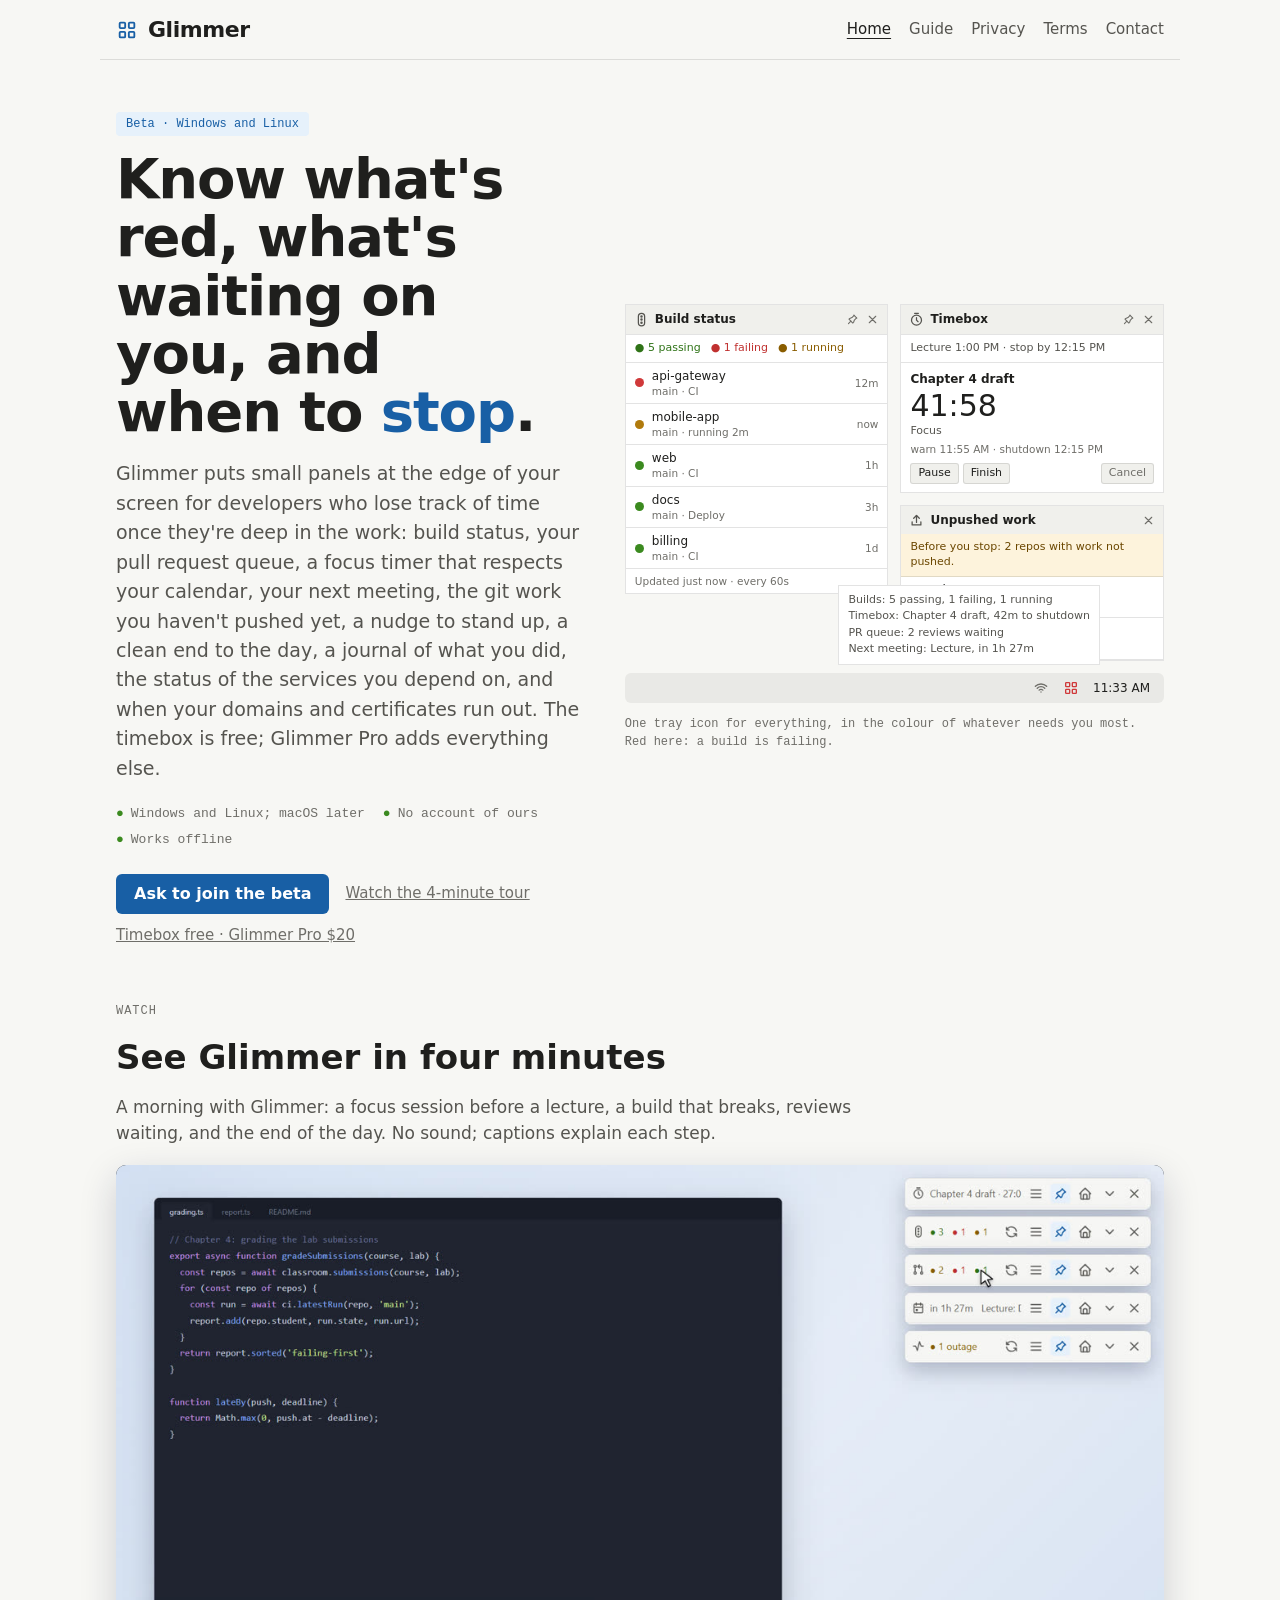
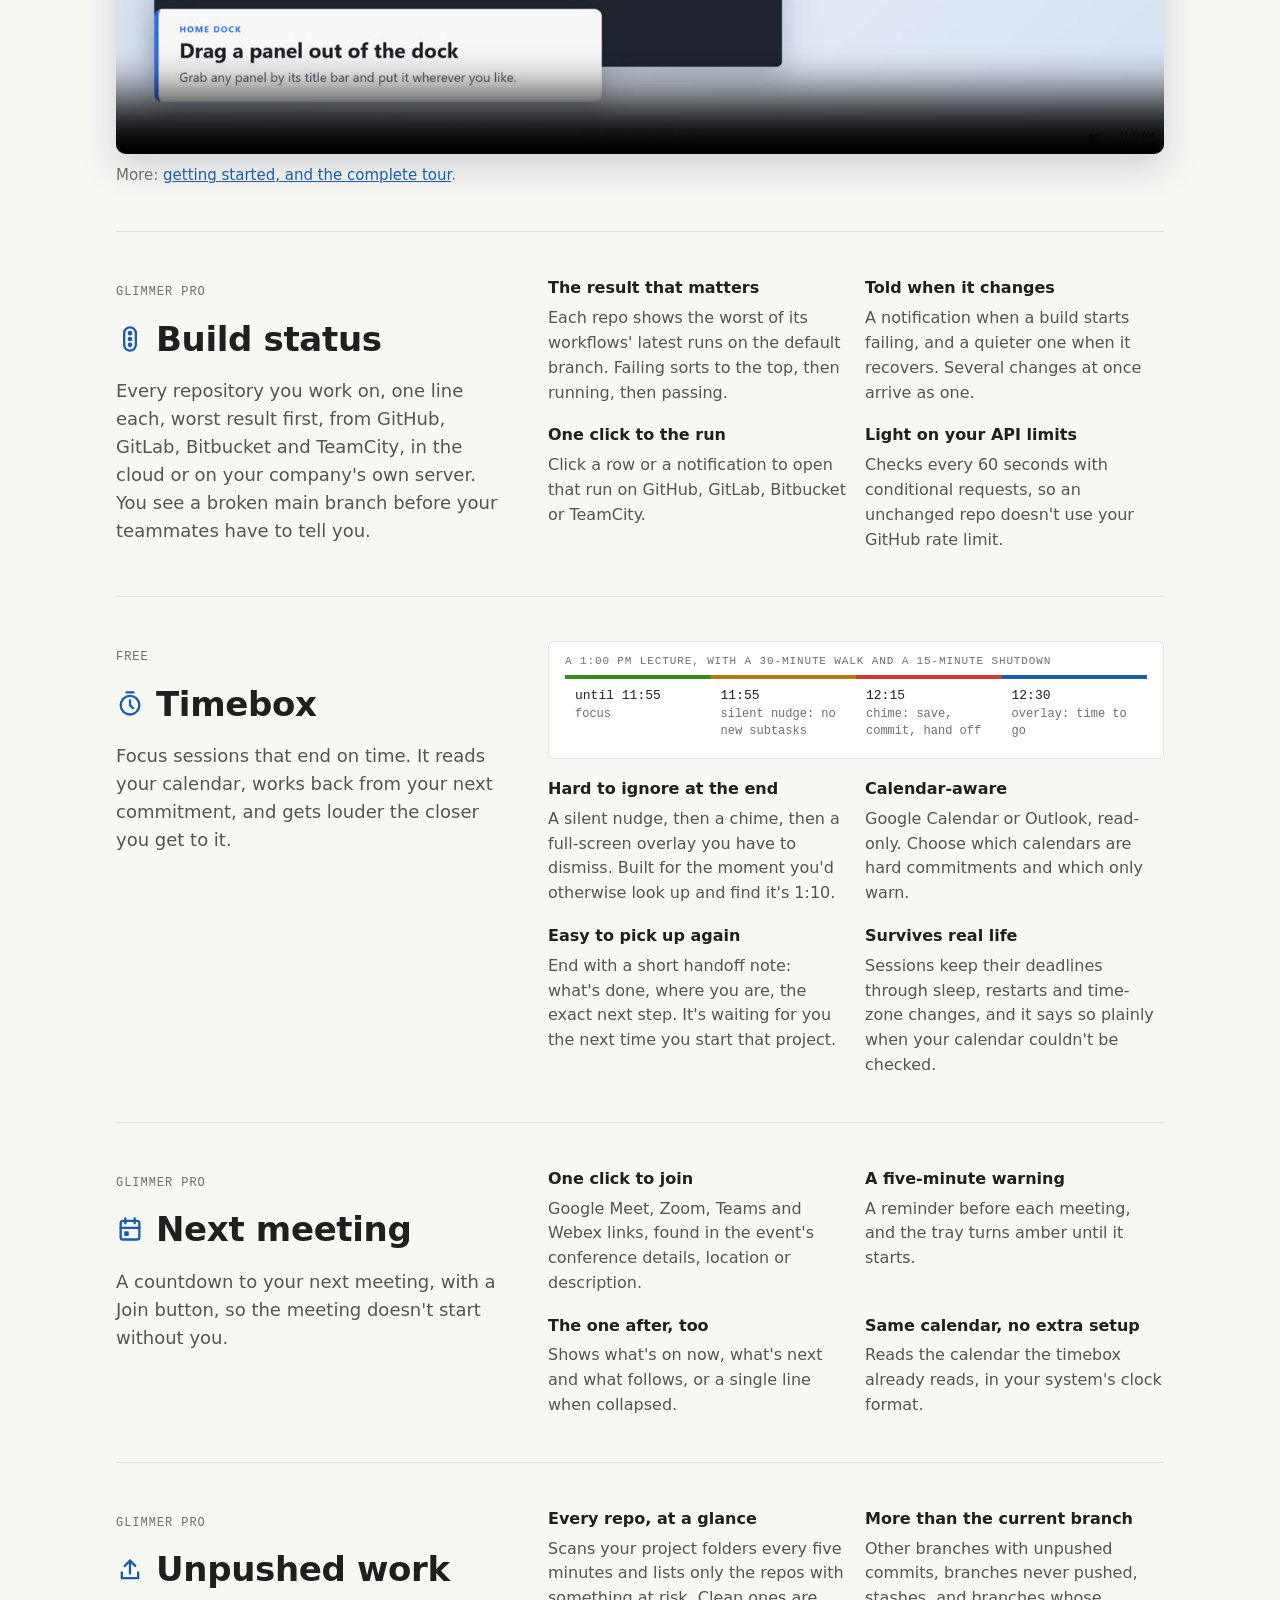
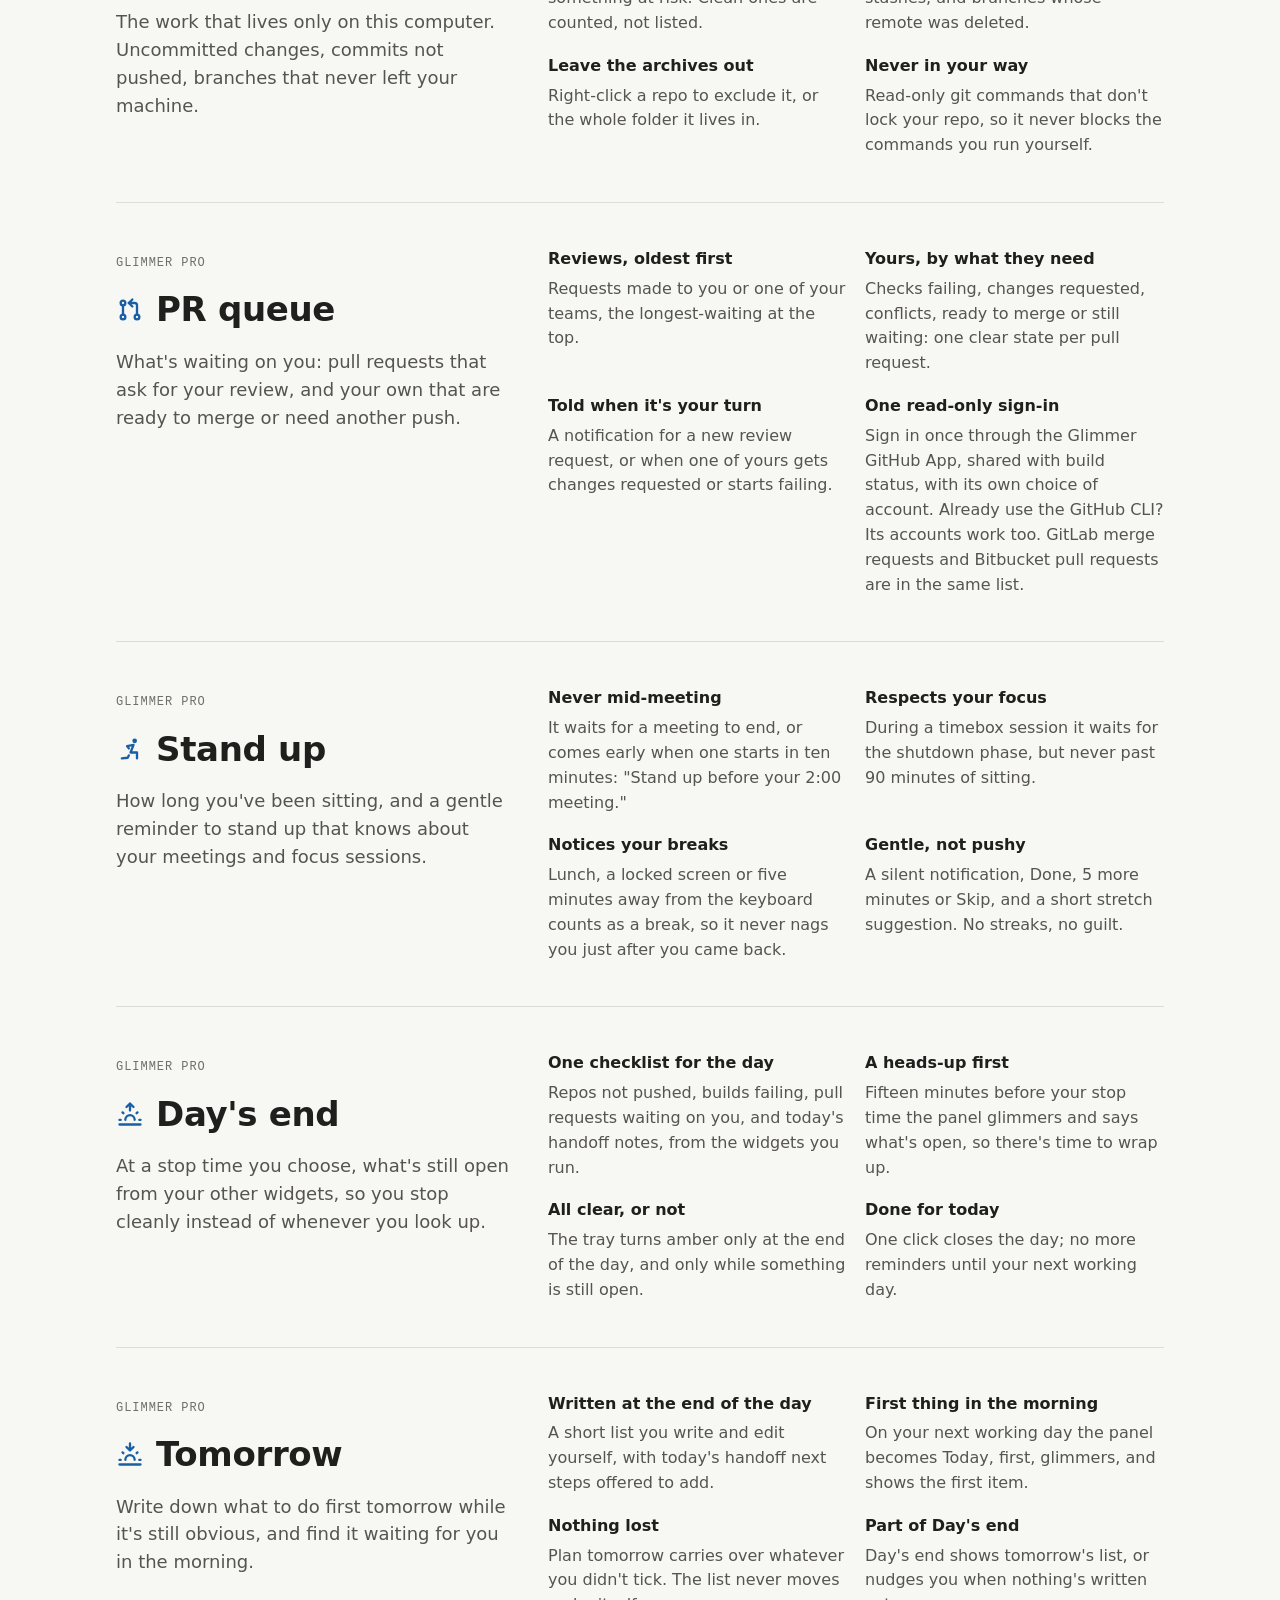
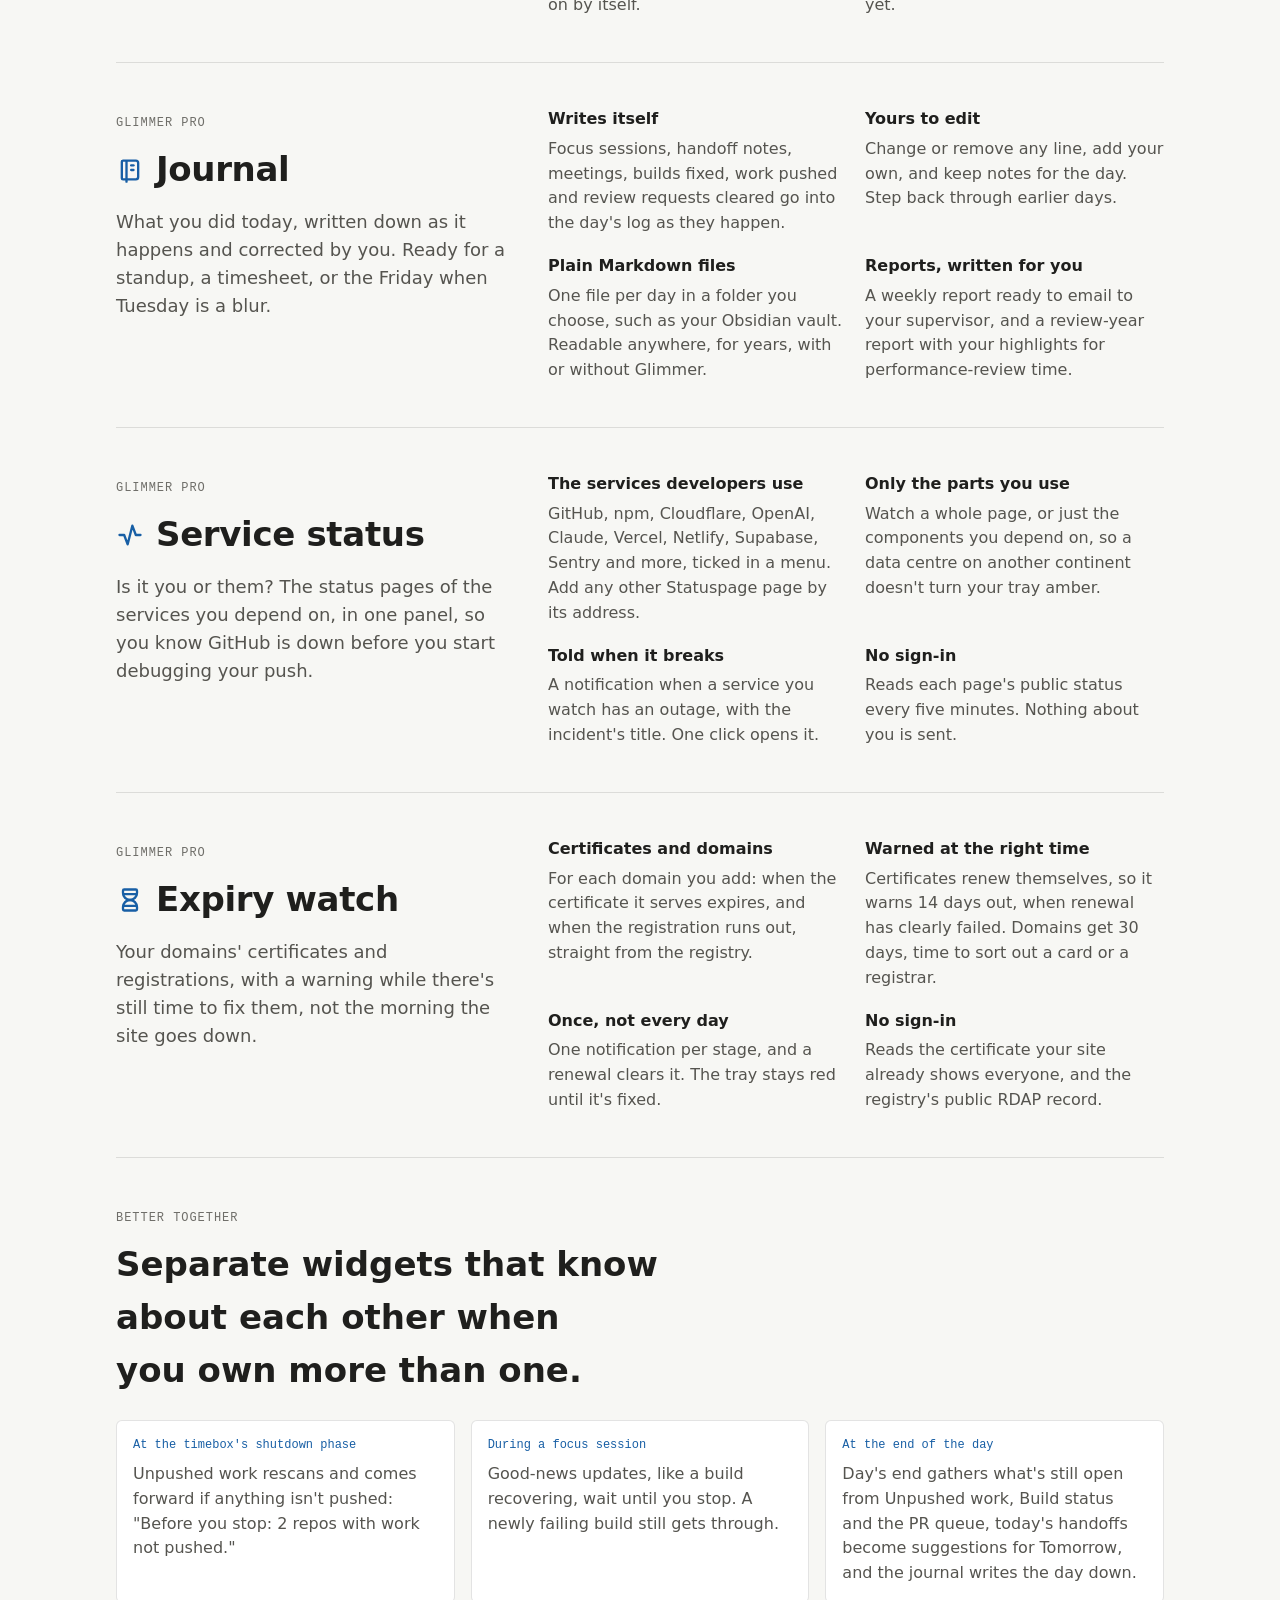
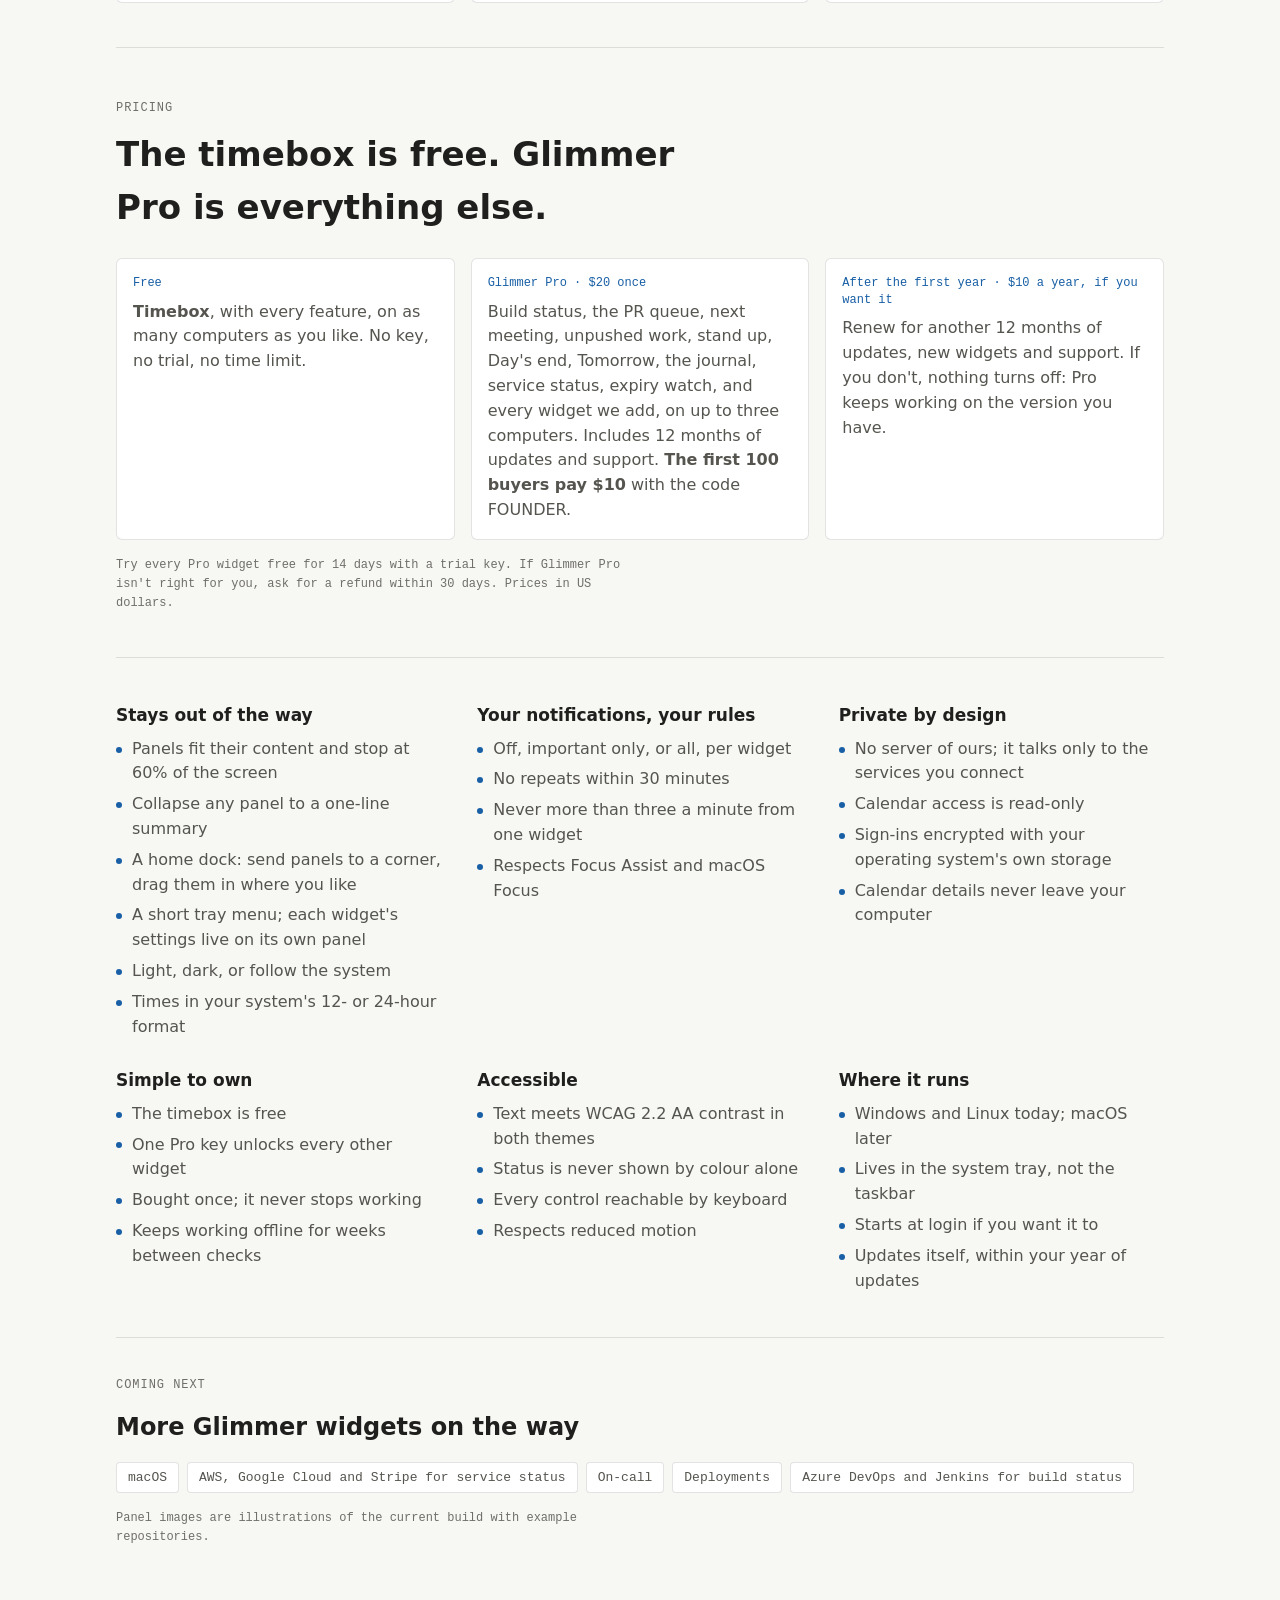
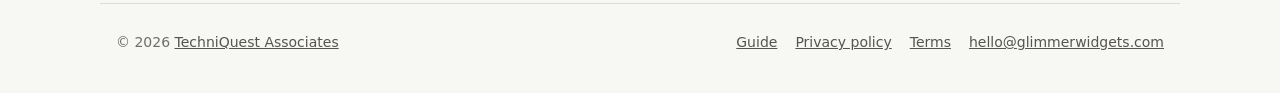
==== index.html @ 3950dad9 "Added TeamCity to the guide, home, privacy and beta pages" ====
<!doctype html>
<html lang="en">
<head>
<meta charset="utf-8">
<meta name="viewport" content="width=device-width, initial-scale=1">
<title>Glimmer: desktop widgets for developers</title>
<meta name="description" content="Small panels at the edge of your screen: build status, pull requests, focus sessions that end on time, your next meeting, and unpushed git work.">
<link rel="icon" href="favicon.svg" type="image/svg+xml">
<link rel="stylesheet" href="site.css">
</head>
<body>
<svg width="0" height="0" style="position:absolute" aria-hidden="true">
  <defs>
    <g id="i-traffic" fill="none" stroke="currentColor" stroke-width="2" stroke-linecap="round" stroke-linejoin="round"><path d="M7 2m0 5a5 5 0 0 1 5 -5h0a5 5 0 0 1 5 5v10a5 5 0 0 1 -5 5h0a5 5 0 0 1 -5 -5z"/><path d="M12 7m-1 0a1 1 0 1 0 2 0a1 1 0 1 0 -2 0"/><path d="M12 12m-1 0a1 1 0 1 0 2 0a1 1 0 1 0 -2 0"/><path d="M12 17m-1 0a1 1 0 1 0 2 0a1 1 0 1 0 -2 0"/></g>
    <g id="i-timebox" fill="none" stroke="currentColor" stroke-width="2" stroke-linecap="round" stroke-linejoin="round"><path d="M4 13a8 8 0 1 0 16 0a8 8 0 1 0-16 0"/><path d="M12 9v4l2.5 2.5M9 2h6"/></g>
    <g id="i-upload" fill="none" stroke="currentColor" stroke-width="2" stroke-linecap="round" stroke-linejoin="round"><path d="M12 15V4"/><path d="M7.5 8.5L12 4l4.5 4.5"/><path d="M5 14v5h14v-5"/></g>
    <g id="i-grid" fill="none" stroke="currentColor" stroke-width="2" stroke-linecap="round" stroke-linejoin="round"><path d="M4 4m0 1a1 1 0 0 1 1 -1h4a1 1 0 0 1 1 1v4a1 1 0 0 1 -1 1h-4a1 1 0 0 1 -1 -1z"/><path d="M14 4m0 1a1 1 0 0 1 1 -1h4a1 1 0 0 1 1 1v4a1 1 0 0 1 -1 1h-4a1 1 0 0 1 -1 -1z"/><path d="M4 14m0 1a1 1 0 0 1 1 -1h4a1 1 0 0 1 1 1v4a1 1 0 0 1 -1 1h-4a1 1 0 0 1 -1 -1z"/><path d="M14 14m0 1a1 1 0 0 1 1 -1h4a1 1 0 0 1 1 1v4a1 1 0 0 1 -1 1h-4a1 1 0 0 1 -1 -1z"/></g>
    <g id="i-pin" fill="none" stroke="currentColor" stroke-width="2" stroke-linecap="round" stroke-linejoin="round"><path d="M15 4.5l-4 4-4 1.5-1.5 1.5 7 7 1.5-1.5 1.5-4 4-4"/><path d="M9 15l-4.5 4.5"/><path d="M14.5 4l5.5 5.5"/></g>
    <g id="i-close" fill="none" stroke="currentColor" stroke-width="2" stroke-linecap="round"><path d="M18 6L6 18M6 6l12 12"/></g>
    <g id="i-wifi" fill="none" stroke="currentColor" stroke-width="2" stroke-linecap="round"><path d="M12 18h.01M9.17 15.17a4 4 0 0 1 5.66 0M6.34 12.34a8 8 0 0 1 11.32 0M3.51 9.51a12 12 0 0 1 16.98 0"/></g>
    <g id="i-pr" fill="none" stroke="currentColor" stroke-width="2" stroke-linecap="round" stroke-linejoin="round"><path d="M6 18m-2 0a2 2 0 1 0 4 0a2 2 0 1 0 -4 0"/><path d="M6 6m-2 0a2 2 0 1 0 4 0a2 2 0 1 0 -4 0"/><path d="M18 18m-2 0a2 2 0 1 0 4 0a2 2 0 1 0 -4 0"/><path d="M6 8l0 8"/><path d="M11 6h5a2 2 0 0 1 2 2v8"/><path d="M14 9l-3 -3l3 -3"/></g>
    <g id="i-stretch" fill="none" stroke="currentColor" stroke-width="2" stroke-linecap="round" stroke-linejoin="round"><path d="M16 5m-1 0a1 1 0 1 0 2 0a1 1 0 1 0 -2 0"/><path d="M5 20l5 -.5l1 -2"/><path d="M18 20v-5h-5.5l2.5 -6.5l-5.5 1l1.5 2"/></g>
    <g id="i-sunset" fill="none" stroke="currentColor" stroke-width="2" stroke-linecap="round" stroke-linejoin="round"><path d="M3 17h1m16 0h1m-15.4 -6.4l.7 .7m12.1 -.7l-.7 .7m-9.7 5.7a4 4 0 0 1 8 0"/><path d="M3 21l18 0"/><path d="M12 9v-6l3 3m-6 0l3 -3"/></g>
    <g id="i-sunrise" fill="none" stroke="currentColor" stroke-width="2" stroke-linecap="round" stroke-linejoin="round"><path d="M3 17h1m16 0h1m-15.4 -6.4l.7 .7m12.1 -.7l-.7 .7m-9.7 5.7a4 4 0 0 1 8 0"/><path d="M3 21l18 0"/><path d="M12 3v6l3 -3m-6 0l3 3"/></g>
    <g id="i-activity" fill="none" stroke="currentColor" stroke-width="2" stroke-linecap="round" stroke-linejoin="round"><path d="M3 12h4l3 8l4-16l3 8h4"/></g>
    <g id="i-hourglass" fill="none" stroke="currentColor" stroke-width="2" stroke-linecap="round" stroke-linejoin="round"><path d="M6.5 7h11M6.5 17h11"/><path d="M6 20v-2a6 6 0 1 1 12 0v2a1 1 0 0 1-1 1h-10a1 1 0 0 1-1-1z"/><path d="M6 4v2a6 6 0 1 0 12 0v-2a1 1 0 0 0-1-1h-10a1 1 0 0 0-1 1z"/></g>
    <g id="i-notebook" fill="none" stroke="currentColor" stroke-width="2" stroke-linecap="round" stroke-linejoin="round"><path d="M6 4h11a2 2 0 0 1 2 2v12a2 2 0 0 1 -2 2h-11a1 1 0 0 1 -1 -1v-14a1 1 0 0 1 1 -1m3 0v18"/><path d="M13 8l2 0"/><path d="M13 12l2 0"/></g>
    <g id="i-cal" fill="none" stroke="currentColor" stroke-width="2" stroke-linecap="round" stroke-linejoin="round"><path d="M4 5m0 2a2 2 0 0 1 2 -2h12a2 2 0 0 1 2 2v12a2 2 0 0 1 -2 2h-12a2 2 0 0 1 -2 -2z"/><path d="M16 3l0 4"/><path d="M8 3l0 4"/><path d="M4 11l16 0"/><path d="M8 15h2v2h-2z"/></g>
  </defs>
</svg>

<header class="wrap top">
  <a class="brand" href="./"><svg viewBox="0 0 24 24" aria-hidden="true"><use href="#i-grid"/></svg>Glimmer</a>
  <nav aria-label="Site">
    <a href="./" aria-current="page">Home</a>
    <a href="guide.html">Guide</a>
    <a href="privacy.html">Privacy</a>
    <a href="terms.html">Terms</a>
    <a href="mailto:hello@glimmerwidgets.com">Contact</a>
  </nav>
</header>

<section class="wrap hero" aria-labelledby="hero-title">
  <div>
    <span class="status">Beta · Windows and Linux</span>
    <h1 id="hero-title">Know what's red, what's waiting on you, and when to <em>stop</em>.</h1>
    <p class="lede">Glimmer puts small panels at the edge of your screen for developers who lose track of time once they're deep in the work: build status, your pull request queue, a focus timer that respects your calendar, your next meeting, the git work you haven't pushed yet, a nudge to stand up, a clean end to the day, a journal of what you did, the status of the services you depend on, and when your domains and certificates run out. The timebox is free; Glimmer Pro adds everything else.</p>
    <div class="facts"><span>Windows and Linux; macOS later</span><span>No account of ours</span><span>Works offline</span></div>
    <div class="cta"><a class="btn" href="mailto:hello@glimmerwidgets.com?subject=Glimmer%20beta">Ask to join the beta</a><a class="note" href="#watch">Watch the 4-minute tour</a><a class="note" href="#pricing">Timebox free · Glimmer Pro $20</a></div>
  </div>

  <div class="desk" role="img" aria-label="Three Glimmer panels on a desktop: build status with one failing build, a timebox counting down to 12:15 PM before a 1:00 PM lecture, and unpushed work listing two repos, above a taskbar whose single tray icon is red because a build is failing.">
    <div class="desk-panels">
      <div class="p">
        <div class="bar"><svg viewBox="0 0 24 24"><use href="#i-traffic"/></svg><span class="t">Build status</span><span class="btns"><svg viewBox="0 0 24 24"><use href="#i-pin"/></svg><svg viewBox="0 0 24 24"><use href="#i-close"/></svg></span></div>
        <div class="strip"><span class="k ok">5 passing</span><span class="k danger">1 failing</span><span class="k warn">1 running</span></div>
        <div class="row"><span class="dot danger"></span><div style="min-width:0"><div class="n">api-gateway</div><div class="m">main · CI</div></div><span class="age">12m</span></div>
        <div class="row"><span class="dot warn"></span><div style="min-width:0"><div class="n">mobile-app</div><div class="m">main · running 2m</div></div><span class="age">now</span></div>
        <div class="row"><span class="dot ok"></span><div style="min-width:0"><div class="n">web</div><div class="m">main · CI</div></div><span class="age">1h</span></div>
        <div class="row"><span class="dot ok"></span><div style="min-width:0"><div class="n">docs</div><div class="m">main · Deploy</div></div><span class="age">3h</span></div>
        <div class="row"><span class="dot ok"></span><div style="min-width:0"><div class="n">billing</div><div class="m">main · CI</div></div><span class="age">1d</span></div>
        <div class="ft"><span>Updated just now · every 60s</span></div>
      </div>
      <div class="p">
        <div class="bar"><svg viewBox="0 0 24 24"><use href="#i-timebox"/></svg><span class="t">Timebox</span><span class="btns"><svg viewBox="0 0 24 24"><use href="#i-pin"/></svg><svg viewBox="0 0 24 24"><use href="#i-close"/></svg></span></div>
        <div class="strip"><span>Lecture 1:00 PM · stop by 12:15 PM</span></div>
        <div class="tb">
          <div class="proj">Chapter 4 draft</div>
          <div class="cd">41:58</div>
          <div class="ph">Focus</div>
          <div class="tm">warn 11:55 AM · shutdown 12:15 PM</div>
          <div class="btnrow"><span>Pause</span><span>Finish</span><span>Cancel</span></div>
        </div>
      </div>
      <div class="p">
        <div class="bar"><svg viewBox="0 0 24 24"><use href="#i-upload"/></svg><span class="t">Unpushed work</span><span class="btns"><svg viewBox="0 0 24 24"><use href="#i-close"/></svg></span></div>
        <div class="banner">Before you stop: 2 repos with work not pushed.</div>
        <div class="row"><span class="dot warn"></span><div style="min-width:0"><div class="n">api-gateway</div><div class="m">main · 3 changed · 1 to push</div></div><span class="age"></span></div>
        <div class="row"><span class="dot warn"></span><div style="min-width:0"><div class="n">docs</div><div class="m">spike · never pushed</div></div><span class="age"></span></div>
      </div>
    </div>
    <div class="taskbar">
      <div class="tip">Builds: 5 passing, 1 failing, 1 running<br>Timebox: Chapter 4 draft, 42m to shutdown<br>PR queue: 2 reviews waiting<br>Next meeting: Lecture, in 1h 27m</div>
      <svg class="quiet" viewBox="0 0 24 24"><use href="#i-wifi"/></svg>
      <svg class="grid-ico" viewBox="0 0 24 24"><use href="#i-grid"/></svg>
      <span>11:33 AM</span>
    </div>
    <p class="desk-caption">One tray icon for everything, in the colour of whatever needs you most. Red here: a build is failing.</p>
  </div>
</section>

<section class="wrap watch" id="watch" aria-labelledby="watch-title">
  <span class="eyebrow">Watch</span>
  <h2 id="watch-title">See Glimmer in four minutes</h2>
  <p>A morning with Glimmer: a focus session before a lecture, a build that breaks, reviews waiting, and the end of the day. No sound; captions explain each step.</p>
  <video controls preload="none" playsinline width="1920" height="1080" poster="media/overview-poster.jpg">
    <source src="media/glimmer-overview.mp4" type="video/mp4">
    Your browser can't play this video. <a href="media/glimmer-overview.mp4">Download it</a> instead.
  </video>
  <p class="note">More: <a href="guide.html#videos">getting started, and the complete tour</a>.</p>
</section>

<main class="wrap">
  <section class="band" aria-labelledby="bs">
    <div>
      <span class="eyebrow">Glimmer Pro</span>
      <h2 id="bs"><svg viewBox="0 0 24 24" aria-hidden="true"><use href="#i-traffic"/></svg>Build status</h2>
      <p class="pitch">Every repository you work on, one line each, worst result first, from GitHub, GitLab, Bitbucket and TeamCity, in the cloud or on your company's own server. You see a broken main branch before your teammates have to tell you.</p>
    </div>
    <div class="feats">
      <div class="feat"><h3>The result that matters</h3><p>Each repo shows the worst of its workflows' latest runs on the default branch. Failing sorts to the top, then running, then passing.</p></div>
      <div class="feat"><h3>Told when it changes</h3><p>A notification when a build starts failing, and a quieter one when it recovers. Several changes at once arrive as one.</p></div>
      <div class="feat"><h3>One click to the run</h3><p>Click a row or a notification to open that run on GitHub, GitLab, Bitbucket or TeamCity.</p></div>
      <div class="feat"><h3>Light on your API limits</h3><p>Checks every 60 seconds with conditional requests, so an unchanged repo doesn't use your GitHub rate limit.</p></div>
    </div>
  </section>

  <section class="band" aria-labelledby="tb">
    <div>
      <span class="eyebrow">Free</span>
      <h2 id="tb"><svg viewBox="0 0 24 24" aria-hidden="true"><use href="#i-timebox"/></svg>Timebox</h2>
      <p class="pitch">Focus sessions that end on time. It reads your calendar, works back from your next commitment, and gets louder the closer you get to it.</p>
    </div>
    <div class="feats">
      <div class="example">
        <span class="label">A 1:00 PM lecture, with a 30-minute walk and a 15-minute shutdown</span>
        <div class="timeline">
          <div class="focus"><b>until 11:55</b><span>focus</span></div>
          <div class="warn"><b>11:55</b><span>silent nudge: no new subtasks</span></div>
          <div class="shut"><b>12:15</b><span>chime: save, commit, hand off</span></div>
          <div class="go"><b>12:30</b><span>overlay: time to go</span></div>
        </div>
      </div>
      <div class="feat"><h3>Hard to ignore at the end</h3><p>A silent nudge, then a chime, then a full-screen overlay you have to dismiss. Built for the moment you'd otherwise look up and find it's 1:10.</p></div>
      <div class="feat"><h3>Calendar-aware</h3><p>Google Calendar or Outlook, read-only. Choose which calendars are hard commitments and which only warn.</p></div>
      <div class="feat"><h3>Easy to pick up again</h3><p>End with a short handoff note: what's done, where you are, the exact next step. It's waiting for you the next time you start that project.</p></div>
      <div class="feat"><h3>Survives real life</h3><p>Sessions keep their deadlines through sleep, restarts and time-zone changes, and it says so plainly when your calendar couldn't be checked.</p></div>
    </div>
  </section>

  <section class="band" aria-labelledby="nm">
    <div>
      <span class="eyebrow">Glimmer Pro</span>
      <h2 id="nm"><svg viewBox="0 0 24 24" aria-hidden="true"><use href="#i-cal"/></svg>Next meeting</h2>
      <p class="pitch">A countdown to your next meeting, with a Join button, so the meeting doesn't start without you.</p>
    </div>
    <div class="feats">
      <div class="feat"><h3>One click to join</h3><p>Google Meet, Zoom, Teams and Webex links, found in the event's conference details, location or description.</p></div>
      <div class="feat"><h3>A five-minute warning</h3><p>A reminder before each meeting, and the tray turns amber until it starts.</p></div>
      <div class="feat"><h3>The one after, too</h3><p>Shows what's on now, what's next and what follows, or a single line when collapsed.</p></div>
      <div class="feat"><h3>Same calendar, no extra setup</h3><p>Reads the calendar the timebox already reads, in your system's clock format.</p></div>
    </div>
  </section>

  <section class="band" aria-labelledby="up">
    <div>
      <span class="eyebrow">Glimmer Pro</span>
      <h2 id="up"><svg viewBox="0 0 24 24" aria-hidden="true"><use href="#i-upload"/></svg>Unpushed work</h2>
      <p class="pitch">The work that lives only on this computer. Uncommitted changes, commits not pushed, branches that never left your machine.</p>
    </div>
    <div class="feats">
      <div class="feat"><h3>Every repo, at a glance</h3><p>Scans your project folders every five minutes and lists only the repos with something at risk. Clean ones are counted, not listed.</p></div>
      <div class="feat"><h3>More than the current branch</h3><p>Other branches with unpushed commits, branches never pushed, stashes, and branches whose remote was deleted.</p></div>
      <div class="feat"><h3>Leave the archives out</h3><p>Right-click a repo to exclude it, or the whole folder it lives in.</p></div>
      <div class="feat"><h3>Never in your way</h3><p>Read-only git commands that don't lock your repo, so it never blocks the commands you run yourself.</p></div>
    </div>
  </section>

  <section class="band" aria-labelledby="pq">
    <div>
      <span class="eyebrow">Glimmer Pro</span>
      <h2 id="pq"><svg viewBox="0 0 24 24" aria-hidden="true"><use href="#i-pr"/></svg>PR queue</h2>
      <p class="pitch">What's waiting on you: pull requests that ask for your review, and your own that are ready to merge or need another push.</p>
    </div>
    <div class="feats">
      <div class="feat"><h3>Reviews, oldest first</h3><p>Requests made to you or one of your teams, the longest-waiting at the top.</p></div>
      <div class="feat"><h3>Yours, by what they need</h3><p>Checks failing, changes requested, conflicts, ready to merge or still waiting: one clear state per pull request.</p></div>
      <div class="feat"><h3>Told when it's your turn</h3><p>A notification for a new review request, or when one of yours gets changes requested or starts failing.</p></div>
      <div class="feat"><h3>One read-only sign-in</h3><p>Sign in once through the Glimmer GitHub App, shared with build status, with its own choice of account. Already use the GitHub CLI? Its accounts work too. GitLab merge requests and Bitbucket pull requests are in the same list.</p></div>
    </div>
  </section>

  <section class="band" aria-labelledby="su">
    <div>
      <span class="eyebrow">Glimmer Pro</span>
      <h2 id="su"><svg viewBox="0 0 24 24" aria-hidden="true"><use href="#i-stretch"/></svg>Stand up</h2>
      <p class="pitch">How long you've been sitting, and a gentle reminder to stand up that knows about your meetings and focus sessions.</p>
    </div>
    <div class="feats">
      <div class="feat"><h3>Never mid-meeting</h3><p>It waits for a meeting to end, or comes early when one starts in ten minutes: "Stand up before your 2:00 meeting."</p></div>
      <div class="feat"><h3>Respects your focus</h3><p>During a timebox session it waits for the shutdown phase, but never past 90 minutes of sitting.</p></div>
      <div class="feat"><h3>Notices your breaks</h3><p>Lunch, a locked screen or five minutes away from the keyboard counts as a break, so it never nags you just after you came back.</p></div>
      <div class="feat"><h3>Gentle, not pushy</h3><p>A silent notification, Done, 5 more minutes or Skip, and a short stretch suggestion. No streaks, no guilt.</p></div>
    </div>
  </section>

  <section class="band" aria-labelledby="de">
    <div>
      <span class="eyebrow">Glimmer Pro</span>
      <h2 id="de"><svg viewBox="0 0 24 24" aria-hidden="true"><use href="#i-sunset"/></svg>Day's end</h2>
      <p class="pitch">At a stop time you choose, what's still open from your other widgets, so you stop cleanly instead of whenever you look up.</p>
    </div>
    <div class="feats">
      <div class="feat"><h3>One checklist for the day</h3><p>Repos not pushed, builds failing, pull requests waiting on you, and today's handoff notes, from the widgets you run.</p></div>
      <div class="feat"><h3>A heads-up first</h3><p>Fifteen minutes before your stop time the panel glimmers and says what's open, so there's time to wrap up.</p></div>
      <div class="feat"><h3>All clear, or not</h3><p>The tray turns amber only at the end of the day, and only while something is still open.</p></div>
      <div class="feat"><h3>Done for today</h3><p>One click closes the day; no more reminders until your next working day.</p></div>
    </div>
  </section>

  <section class="band" aria-labelledby="tm">
    <div>
      <span class="eyebrow">Glimmer Pro</span>
      <h2 id="tm"><svg viewBox="0 0 24 24" aria-hidden="true"><use href="#i-sunrise"/></svg>Tomorrow</h2>
      <p class="pitch">Write down what to do first tomorrow while it's still obvious, and find it waiting for you in the morning.</p>
    </div>
    <div class="feats">
      <div class="feat"><h3>Written at the end of the day</h3><p>A short list you write and edit yourself, with today's handoff next steps offered to add.</p></div>
      <div class="feat"><h3>First thing in the morning</h3><p>On your next working day the panel becomes Today, first, glimmers, and shows the first item.</p></div>
      <div class="feat"><h3>Nothing lost</h3><p>Plan tomorrow carries over whatever you didn't tick. The list never moves on by itself.</p></div>
      <div class="feat"><h3>Part of Day's end</h3><p>Day's end shows tomorrow's list, or nudges you when nothing's written yet.</p></div>
    </div>
  </section>

  <section class="band" aria-labelledby="jn">
    <div>
      <span class="eyebrow">Glimmer Pro</span>
      <h2 id="jn"><svg viewBox="0 0 24 24" aria-hidden="true"><use href="#i-notebook"/></svg>Journal</h2>
      <p class="pitch">What you did today, written down as it happens and corrected by you. Ready for a standup, a timesheet, or the Friday when Tuesday is a blur.</p>
    </div>
    <div class="feats">
      <div class="feat"><h3>Writes itself</h3><p>Focus sessions, handoff notes, meetings, builds fixed, work pushed and review requests cleared go into the day's log as they happen.</p></div>
      <div class="feat"><h3>Yours to edit</h3><p>Change or remove any line, add your own, and keep notes for the day. Step back through earlier days.</p></div>
      <div class="feat"><h3>Plain Markdown files</h3><p>One file per day in a folder you choose, such as your Obsidian vault. Readable anywhere, for years, with or without Glimmer.</p></div>
      <div class="feat"><h3>Reports, written for you</h3><p>A weekly report ready to email to your supervisor, and a review-year report with your highlights for performance-review time.</p></div>
    </div>
  </section>

  <section class="band" aria-labelledby="ss">
    <div>
      <span class="eyebrow">Glimmer Pro</span>
      <h2 id="ss"><svg viewBox="0 0 24 24" aria-hidden="true"><use href="#i-activity"/></svg>Service status</h2>
      <p class="pitch">Is it you or them? The status pages of the services you depend on, in one panel, so you know GitHub is down before you start debugging your push.</p>
    </div>
    <div class="feats">
      <div class="feat"><h3>The services developers use</h3><p>GitHub, npm, Cloudflare, OpenAI, Claude, Vercel, Netlify, Supabase, Sentry and more, ticked in a menu. Add any other Statuspage page by its address.</p></div>
      <div class="feat"><h3>Only the parts you use</h3><p>Watch a whole page, or just the components you depend on, so a data centre on another continent doesn't turn your tray amber.</p></div>
      <div class="feat"><h3>Told when it breaks</h3><p>A notification when a service you watch has an outage, with the incident's title. One click opens it.</p></div>
      <div class="feat"><h3>No sign-in</h3><p>Reads each page's public status every five minutes. Nothing about you is sent.</p></div>
    </div>
  </section>

  <section class="band" aria-labelledby="ex">
    <div>
      <span class="eyebrow">Glimmer Pro</span>
      <h2 id="ex"><svg viewBox="0 0 24 24" aria-hidden="true"><use href="#i-hourglass"/></svg>Expiry watch</h2>
      <p class="pitch">Your domains' certificates and registrations, with a warning while there's still time to fix them, not the morning the site goes down.</p>
    </div>
    <div class="feats">
      <div class="feat"><h3>Certificates and domains</h3><p>For each domain you add: when the certificate it serves expires, and when the registration runs out, straight from the registry.</p></div>
      <div class="feat"><h3>Warned at the right time</h3><p>Certificates renew themselves, so it warns 14 days out, when renewal has clearly failed. Domains get 30 days, time to sort out a card or a registrar.</p></div>
      <div class="feat"><h3>Once, not every day</h3><p>One notification per stage, and a renewal clears it. The tray stays red until it's fixed.</p></div>
      <div class="feat"><h3>No sign-in</h3><p>Reads the certificate your site already shows everyone, and the registry's public RDAP record.</p></div>
    </div>
  </section>

  <section class="together" aria-labelledby="tog">
    <span class="eyebrow">Better together</span>
    <h2 id="tog">Separate widgets that know about each other when you own more than one.</h2>
    <div class="flows">
      <div class="flow"><span class="when">At the timebox's shutdown phase</span><p>Unpushed work rescans and comes forward if anything isn't pushed: "Before you stop: 2 repos with work not pushed."</p></div>
      <div class="flow"><span class="when">During a focus session</span><p>Good-news updates, like a build recovering, wait until you stop. A newly failing build still gets through.</p></div>
      <div class="flow"><span class="when">At the end of the day</span><p>Day's end gathers what's still open from Unpushed work, Build status and the PR queue, today's handoffs become suggestions for Tomorrow, and the journal writes the day down.</p></div>
    </div>
  </section>

  <section class="together" id="pricing" aria-labelledby="pr">
    <span class="eyebrow">Pricing</span>
    <h2 id="pr">The timebox is free. Glimmer Pro is everything else.</h2>
    <div class="flows">
      <div class="flow"><span class="when">Free</span><p><strong>Timebox</strong>, with every feature, on as many computers as you like. No key, no trial, no time limit.</p></div>
      <div class="flow"><span class="when">Glimmer Pro · $20 once</span><p>Build status, the PR queue, next meeting, unpushed work, stand up, Day's end, Tomorrow, the journal, service status, expiry watch, and every widget we add, on up to three computers. Includes 12 months of updates and support. <strong>The first 100 buyers pay $10</strong> with the code FOUNDER.</p></div>
      <div class="flow"><span class="when">After the first year · $10 a year, if you want it</span><p>Renew for another 12 months of updates, new widgets and support. If you don't, nothing turns off: Pro keeps working on the version you have.</p></div>
    </div>
    <p class="foot">Try every Pro widget free for 14 days with a trial key. If Glimmer Pro isn't right for you, ask for a refund within 30 days. Prices in US dollars.</p>
  </section>

  <section class="facts-grid" aria-label="Details">
    <div>
      <h3>Stays out of the way</h3>
      <ul>
        <li>Panels fit their content and stop at 60% of the screen</li>
        <li>Collapse any panel to a one-line summary</li>
        <li>A home dock: send panels to a corner, drag them in where you like</li>
        <li>A short tray menu; each widget's settings live on its own panel</li>
        <li>Light, dark, or follow the system</li>
        <li>Times in your system's 12- or 24-hour format</li>
      </ul>
    </div>
    <div>
      <h3>Your notifications, your rules</h3>
      <ul>
        <li>Off, important only, or all, per widget</li>
        <li>No repeats within 30 minutes</li>
        <li>Never more than three a minute from one widget</li>
        <li>Respects Focus Assist and macOS Focus</li>
      </ul>
    </div>
    <div>
      <h3>Private by design</h3>
      <ul>
        <li>No server of ours; it talks only to the services you connect</li>
        <li>Calendar access is read-only</li>
        <li>Sign-ins encrypted with your operating system's own storage</li>
        <li>Calendar details never leave your computer</li>
      </ul>
    </div>
    <div>
      <h3>Simple to own</h3>
      <ul>
        <li>The timebox is free</li>
        <li>One Pro key unlocks every other widget</li>
        <li>Bought once; it never stops working</li>
        <li>Keeps working offline for weeks between checks</li>
      </ul>
    </div>
    <div>
      <h3>Accessible</h3>
      <ul>
        <li>Text meets WCAG 2.2 AA contrast in both themes</li>
        <li>Status is never shown by colour alone</li>
        <li>Every control reachable by keyboard</li>
        <li>Respects reduced motion</li>
      </ul>
    </div>
    <div>
      <h3>Where it runs</h3>
      <ul>
        <li>Windows and Linux today; macOS later</li>
        <li>Lives in the system tray, not the taskbar</li>
        <li>Starts at login if you want it to</li>
        <li>Updates itself, within your year of updates</li>
      </ul>
    </div>
  </section>

  <section class="roadmap" aria-labelledby="rm">
    <span class="eyebrow">Coming next</span>
    <h2 id="rm">More Glimmer widgets on the way</h2>
    <div class="chips">
      <span class="chip">macOS</span>
      <span class="chip">AWS, Google Cloud and Stripe for service status</span>
      <span class="chip">On-call</span>
      <span class="chip">Deployments</span>
      <span class="chip">Azure DevOps and Jenkins for build status</span>
    </div>
    <p class="foot">Panel images are illustrations of the current build with example repositories.</p>
  </section>
</main>

<footer class="wrap site-foot">
  <span>&copy; 2026 <a href="https://techniquestassociates.com/">TechniQuest Associates</a></span>
  <nav aria-label="Footer"><a href="guide.html">Guide</a><a href="privacy.html">Privacy policy</a><a href="terms.html">Terms</a><a href="mailto:hello@glimmerwidgets.com">hello@glimmerwidgets.com</a></nav>
</footer>

</body>
</html>
---- site.css ----
/* glimmerwidgets.com: the home page opens on the product itself (live-looking panels and the
   tray), then one band per widget; the policy pages share the header, footer and type. */
:root {
  --paper: #f7f7f4;
  --surface: #ffffff;
  --bar: #f0f0ec;
  --ink: #1f1f1d;
  --ink-2: #55544f;
  --ink-3: #6f6e69;
  --rule: rgba(31, 31, 29, 0.12);
  --accent: #185fa5;
  --accent-soft: #e6f1fb;
  --ok: #3b8a1f;
  --ok-text: #2f7317;
  --warn: #b07a0c;
  --warn-text: #8a5d00;
  --warn-soft: #fdf3dc;
  --warn-soft-text: #6b4700;
  --danger: #d0393a;
  --danger-text: #c0302f;
  --taskbar: #e9e9e6;
  --font-display: "Segoe UI Variable Display", "Segoe UI", system-ui, -apple-system, "Helvetica Neue", sans-serif;
  --font-body: "Segoe UI Variable Text", "Segoe UI", system-ui, -apple-system, "Helvetica Neue", sans-serif;
  --font-mono: ui-monospace, "Cascadia Mono", "SF Mono", Consolas, monospace;
  --panel-font: "Segoe UI", system-ui, -apple-system, sans-serif;
}
@media (prefers-color-scheme: dark) {
  :root:not([data-theme="light"]) {
    --paper: #1b1b1a; --surface: #262624; --bar: #1f1f1e; --ink: #ecebe6; --ink-2: #c2c0b8; --ink-3: #9a9890;
    --rule: rgba(255, 255, 255, 0.12); --accent: #85b7eb; --accent-soft: #0c447c;
    --ok: #7cbf4a; --ok-text: #7cbf4a; --warn: #efb043; --warn-text: #efb043; --warn-soft: #4a3505; --warn-soft-text: #f5d79e;
    --danger: #f07070; --danger-text: #f07070; --taskbar: #2b2b29; color-scheme: dark;
  }
}
:root[data-theme="dark"] {
  --paper: #1b1b1a; --surface: #262624; --bar: #1f1f1e; --ink: #ecebe6; --ink-2: #c2c0b8; --ink-3: #9a9890;
  --rule: rgba(255, 255, 255, 0.12); --accent: #85b7eb; --accent-soft: #0c447c;
  --ok: #7cbf4a; --ok-text: #7cbf4a; --warn: #efb043; --warn-text: #efb043; --warn-soft: #4a3505; --warn-soft-text: #f5d79e;
  --danger: #f07070; --danger-text: #f07070; --taskbar: #2b2b29; color-scheme: dark;
}

* { box-sizing: border-box; }
body {
  background: var(--paper);
  color: var(--ink);
  font: 17px/1.55 var(--font-body);
  margin: 0;
}
.wrap {
  max-width: 1080px;
  margin: 0 auto;
  padding-left: max(16px, env(safe-area-inset-left, 0px));
  padding-right: max(16px, env(safe-area-inset-right, 0px));
}
h1, h2, h3 { font-family: var(--font-display); text-wrap: balance; margin: 0; color: var(--ink); }
p { margin: 0; }
.eyebrow {
  font: 500 12px/1.2 var(--font-mono);
  letter-spacing: 0.08em;
  text-transform: uppercase;
  color: var(--ink-3);
}
.brand { display: flex; align-items: center; gap: 10px; font: 800 28px/1 var(--font-display); letter-spacing: -0.02em; color: var(--ink); margin-bottom: 14px; }
.brand svg { width: 28px; height: 28px; color: var(--accent); }
.status {
  display: inline-flex; gap: 8px; align-items: center;
  font: 500 12px/1 var(--font-mono);
  color: var(--accent); background: var(--accent-soft);
  padding: 6px 10px; border-radius: 4px;
}

/* ---------- Hero ---------- */
.hero { padding-block: 48px 40px; display: grid; gap: 40px; grid-template-columns: minmax(0, 1fr) minmax(0, 1.15fr); align-items: center; }
.hero h1 { font-size: clamp(34px, 5vw, 56px); line-height: 1.04; font-weight: 800; letter-spacing: -0.02em; margin-top: 14px; }
.hero h1 em { font-style: normal; color: var(--accent); }
.hero .lede { margin-top: 18px; font-size: 19px; color: var(--ink-2); max-width: 34em; }
.hero .facts { margin-top: 22px; display: flex; flex-wrap: wrap; gap: 8px 18px; font: 500 13px/1.4 var(--font-mono); color: var(--ink-3); }
.hero .facts span::before { content: "\25CF"; color: var(--ok); margin-right: 7px; }

/* ---------- Desk: panel replicas ---------- */
.desk { display: grid; gap: 12px; }
.desk-panels { display: grid; grid-template-columns: repeat(2, minmax(0, 1fr)); gap: 12px; align-items: start; }
.desk-panels .p:first-child { grid-row: span 2; }
.p { background: var(--surface); border: 1px solid var(--rule); font: 12px/1.35 var(--panel-font); color: var(--ink); }
.p .bar { display: flex; align-items: center; gap: 6px; padding: 6px 8px; background: var(--bar); }
.p .bar svg { width: 15px; height: 15px; flex: none; color: var(--ink-2); }
.p .bar .t { font-weight: 600; flex: 1; min-width: 0; white-space: nowrap; overflow: hidden; text-overflow: ellipsis; }
.p .bar .btns { display: flex; gap: 7px; color: var(--ink-3); }
.p .bar .btns svg { width: 13px; height: 13px; color: var(--ink-3); }
.strip { display: flex; flex-wrap: wrap; gap: 4px 10px; padding: 6px 9px; border-top: 1px solid var(--rule); border-bottom: 1px solid var(--rule); font-size: 11px; color: var(--ink-2); }
.strip .k::before { content: "\25CF  "; }
.k.ok { color: var(--ok-text); } .k.warn { color: var(--warn-text); } .k.danger { color: var(--danger-text); }
.row { display: grid; grid-template-columns: 9px minmax(0, 1fr) auto; gap: 8px; align-items: center; padding: 5px 9px; border-bottom: 1px solid var(--rule); }
.dot { width: 9px; height: 9px; border-radius: 50%; }
.dot.ok { background: var(--ok); } .dot.warn { background: var(--warn); } .dot.danger { background: var(--danger); }
.n, .m { white-space: nowrap; overflow: hidden; text-overflow: ellipsis; }
.m, .age { font-size: 10.5px; color: var(--ink-3); }
.age { font-variant-numeric: tabular-nums; }
.ft { display: flex; justify-content: space-between; gap: 8px; padding: 5px 9px; font-size: 10.5px; color: var(--ink-3); }
.banner { padding: 6px 9px; font-size: 11px; background: var(--warn-soft); color: var(--warn-soft-text); border-bottom: 1px solid var(--rule); }
.tb { padding: 8px 9px; display: grid; gap: 3px; }
.tb .proj { font-weight: 600; }
.tb .cd { font-size: 30px; font-weight: 300; line-height: 1.05; font-variant-numeric: tabular-nums; }
.tb .ph { font-size: 11px; color: var(--ink-2); }
.tb .tm { font-size: 10.5px; color: var(--ink-3); font-variant-numeric: tabular-nums; }
.tb .btnrow { display: flex; gap: 4px; margin-top: 4px; flex-wrap: wrap; }
.tb .btnrow span { border: 1px solid var(--rule); background: var(--bar); border-radius: 3px; padding: 2px 7px; font-size: 11px; }
.tb .btnrow span:last-child { margin-left: auto; color: var(--ink-3); }

.taskbar { display: flex; justify-content: flex-end; align-items: center; gap: 14px; background: var(--taskbar); border-radius: 6px; padding: 7px 14px; font: 12px var(--panel-font); color: var(--ink); position: relative; }
.taskbar svg { width: 16px; height: 16px; }
.taskbar .grid-ico { color: var(--danger); }
.taskbar .quiet { color: var(--ink-3); }
.tip { position: absolute; right: 64px; bottom: calc(100% + 8px); background: var(--surface); border: 1px solid var(--rule); padding: 6px 9px; font-size: 11px; line-height: 1.5; white-space: nowrap; color: var(--ink-2); }
.desk-caption { font: 12px/1.5 var(--font-mono); color: var(--ink-3); }

/* ---------- Widget bands ---------- */
.band { border-top: 1px solid var(--rule); padding-block: 44px; display: grid; grid-template-columns: minmax(0, 0.9fr) minmax(0, 1.4fr); gap: 36px; }
.band h2 { font-size: clamp(26px, 3.2vw, 34px); font-weight: 700; letter-spacing: -0.01em; margin-top: 10px; display: flex; align-items: center; gap: 12px; }
.band h2 svg { width: 28px; height: 28px; color: var(--accent); flex: none; }
.band .pitch { margin-top: 12px; font-size: 18px; color: var(--ink-2); }
.feats { display: grid; gap: 18px; grid-template-columns: repeat(2, minmax(0, 1fr)); }
.feat h3 { font-size: 16px; font-weight: 700; }
.feat p { margin-top: 5px; color: var(--ink-2); font-size: 16px; }
.example {
  grid-column: 1 / -1;
  background: var(--surface); border: 1px solid var(--rule); border-radius: 6px;
  padding: 14px 16px; display: grid; gap: 8px;
}
.example .label { font: 500 11px/1 var(--font-mono); letter-spacing: 0.08em; text-transform: uppercase; color: var(--ink-3); }
.timeline { display: grid; grid-template-columns: repeat(4, minmax(0, 1fr)); gap: 0; font: 13px/1.35 var(--font-mono); }
.timeline div { padding: 8px 10px 4px; border-top: 4px solid var(--rule); }
.timeline .focus { border-color: var(--ok); }
.timeline .warn { border-color: var(--warn); }
.timeline .shut { border-color: var(--danger); }
.timeline .go { border-color: var(--accent); }
.timeline b { display: block; font-weight: 500; color: var(--ink); font-variant-numeric: tabular-nums; }
.timeline span { color: var(--ink-3); font-size: 12px; }

/* ---------- Together ---------- */
.together { border-top: 1px solid var(--rule); padding-block: 44px; }
.together h2 { font-size: clamp(26px, 3.2vw, 34px); font-weight: 700; margin-top: 10px; max-width: 22em; }
.flows { margin-top: 24px; display: grid; grid-template-columns: repeat(3, minmax(0, 1fr)); gap: 16px; }
.flow { background: var(--surface); border: 1px solid var(--rule); border-radius: 6px; padding: 16px; display: grid; gap: 8px; align-content: start; }
.flow .when { font: 500 12px/1.4 var(--font-mono); color: var(--accent); }
.flow p { color: var(--ink-2); font-size: 16px; }
.together .foot { margin-top: 16px; }

/* ---------- Facts ---------- */
.facts-grid { border-top: 1px solid var(--rule); padding-block: 44px; display: grid; grid-template-columns: repeat(3, minmax(0, 1fr)); gap: 28px 36px; }
.facts-grid h3 { font-size: 17px; font-weight: 700; }
.facts-grid ul { margin: 8px 0 0; padding: 0; list-style: none; display: grid; gap: 6px; color: var(--ink-2); font-size: 16px; }
.facts-grid li { padding-left: 16px; position: relative; }
.facts-grid li::before { content: ""; position: absolute; left: 0; top: 0.62em; width: 6px; height: 6px; border-radius: 50%; background: var(--accent); }

/* ---------- Roadmap ---------- */
.roadmap { border-top: 1px solid var(--rule); padding-block: 40px 56px; display: grid; gap: 16px; }
.roadmap h2 { font-size: 24px; font-weight: 700; }
.chips { display: flex; flex-wrap: wrap; gap: 8px; }
.chip { font: 500 13px/1 var(--font-mono); padding: 8px 11px; border: 1px solid var(--rule); border-radius: 4px; color: var(--ink-2); background: var(--surface); }
.chip.free { border-color: var(--accent); color: var(--accent); background: var(--accent-soft); }
.foot { font: 12px/1.6 var(--font-mono); color: var(--ink-3); max-width: 70ch; }

@media (max-width: 860px) {
  .hero, .band { grid-template-columns: minmax(0, 1fr); }
  .flows, .facts-grid { grid-template-columns: minmax(0, 1fr); }
}
@media (max-width: 560px) {
  .desk-panels { grid-template-columns: minmax(0, 1fr); }
  .desk-panels .p:first-child { grid-row: auto; }
  .feats { grid-template-columns: minmax(0, 1fr); }
  .timeline { grid-template-columns: repeat(2, minmax(0, 1fr)); }
  .tip { display: none; }
}

/* ---------- Site chrome ---------- */
a { color: var(--accent); }
a:focus-visible { outline: 2px solid var(--accent); outline-offset: 2px; }
.top { display: flex; align-items: center; justify-content: space-between; gap: 16px; padding-block: 18px; border-bottom: 1px solid var(--rule); }
.top .brand { margin: 0; font-size: 22px; text-decoration: none; }
.top .brand svg { width: 22px; height: 22px; }
.top nav { display: flex; flex-wrap: wrap; gap: 6px 18px; font-size: 15px; }
.top nav a { color: var(--ink-2); text-decoration: none; }
.top nav a:hover, .top nav a[aria-current="page"] { color: var(--ink); text-decoration: underline; text-underline-offset: 4px; }
.cta { margin-top: 24px; display: flex; flex-wrap: wrap; gap: 10px 16px; align-items: center; }
.btn { display: inline-block; font: 600 16px/1 var(--font-body); padding: 12px 18px; border-radius: 6px; background: var(--accent); color: var(--surface); text-decoration: none; }
.btn:hover { filter: brightness(1.08); }
.cta .note { font-size: 15px; color: var(--ink-3); }
.site-foot { border-top: 1px solid var(--rule); padding-block: 28px 40px; display: flex; flex-wrap: wrap; justify-content: space-between; gap: 12px 24px; font-size: 14px; color: var(--ink-3); }
.site-foot nav { display: flex; flex-wrap: wrap; gap: 6px 18px; }
.site-foot a { color: var(--ink-2); }

/* ---------- Policy pages ---------- */
.doc { max-width: 720px; padding-block: 40px 56px; }
.doc h1 { font-size: clamp(30px, 4vw, 40px); font-weight: 800; letter-spacing: -0.02em; }
.doc .updated { margin-top: 8px; font: 13px/1.4 var(--font-mono); color: var(--ink-3); }
.doc .summary { margin-top: 24px; background: var(--surface); border: 1px solid var(--rule); border-radius: 6px; padding: 16px 18px; }
.doc h2 { font-size: 22px; font-weight: 700; margin-top: 36px; }
.doc h3 { font-size: 17px; font-weight: 700; margin-top: 22px; }
.doc p, .doc ul, .doc table { margin-top: 12px; }
.doc ul { padding-left: 22px; display: grid; gap: 6px; }
.doc li { color: var(--ink); }
.doc code { font: 14px var(--font-mono); background: var(--bar); padding: 1px 5px; border-radius: 3px; overflow-wrap: anywhere; }
.doc table { width: 100%; border-collapse: collapse; font-size: 15px; display: block; overflow-x: auto; }
.doc th, .doc td { text-align: left; vertical-align: top; padding: 8px 10px; border-bottom: 1px solid var(--rule); }
.doc th { font-weight: 600; color: var(--ink-2); white-space: nowrap; }
.doc h2[id] { scroll-margin-top: 16px; }
.doc h2 small { font-size: 14px; font-weight: 500; color: var(--ink-3); }
.doc ol { margin-top: 12px; padding-left: 22px; display: grid; gap: 6px; }
.doc .toc { margin-top: 24px; padding: 0; list-style: none; display: grid; grid-template-columns: repeat(auto-fill, minmax(170px, 1fr)); gap: 4px 16px; }

/* Demo videos: the home page's tour and the guide's videos. */
.watch { padding-block: 8px 44px; }
.watch h2 { font-size: clamp(26px, 3.2vw, 34px); font-weight: 700; margin-top: 10px; }
.watch p { margin-top: 10px; color: var(--ink-2); max-width: 46em; }
.watch .note { font-size: 15px; color: var(--ink-3); }
.watch video, .doc video { display: block; width: 100%; height: auto; margin-top: 18px; border-radius: 10px; background: #0d1117; box-shadow: 0 12px 36px rgba(20, 30, 60, .18); }
.doc kbd { font: 13px var(--font-mono); border: 1px solid var(--rule); border-bottom-width: 2px; border-radius: 4px; padding: 0 5px; background: var(--surface); }
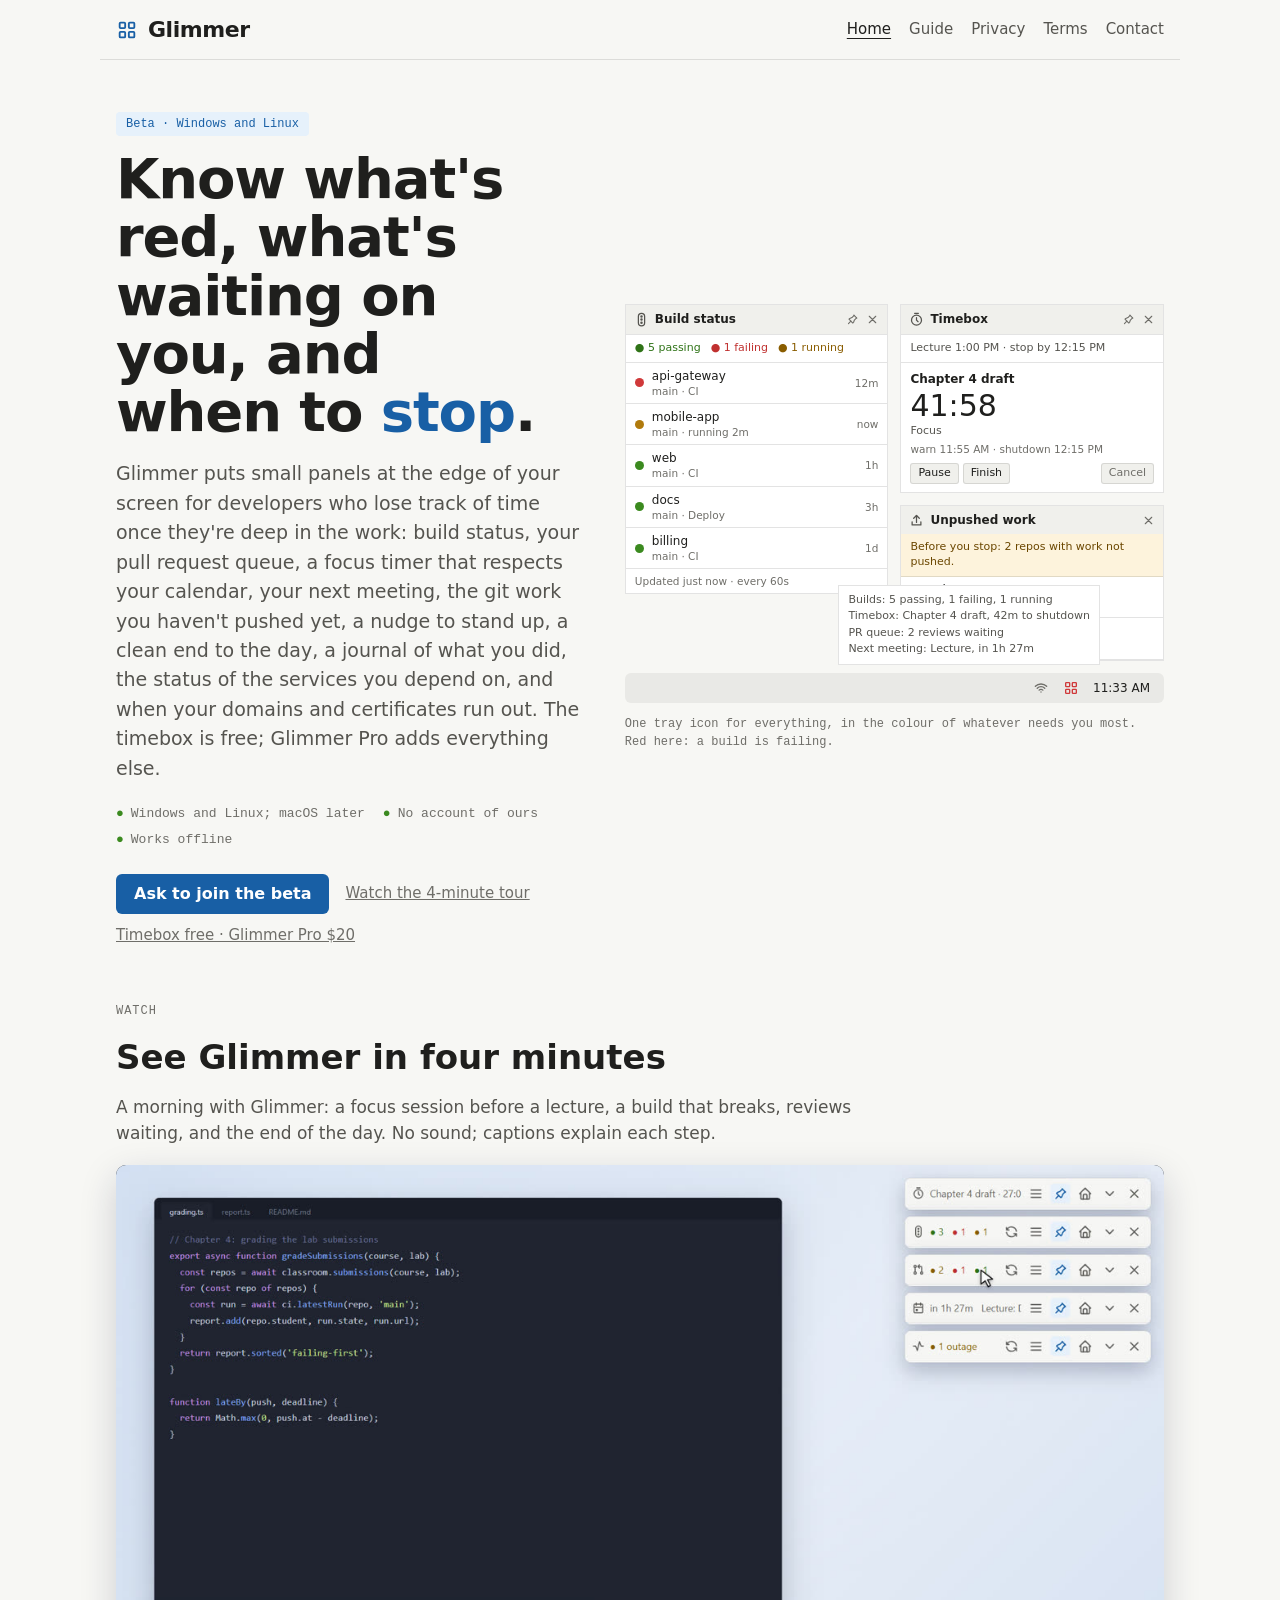
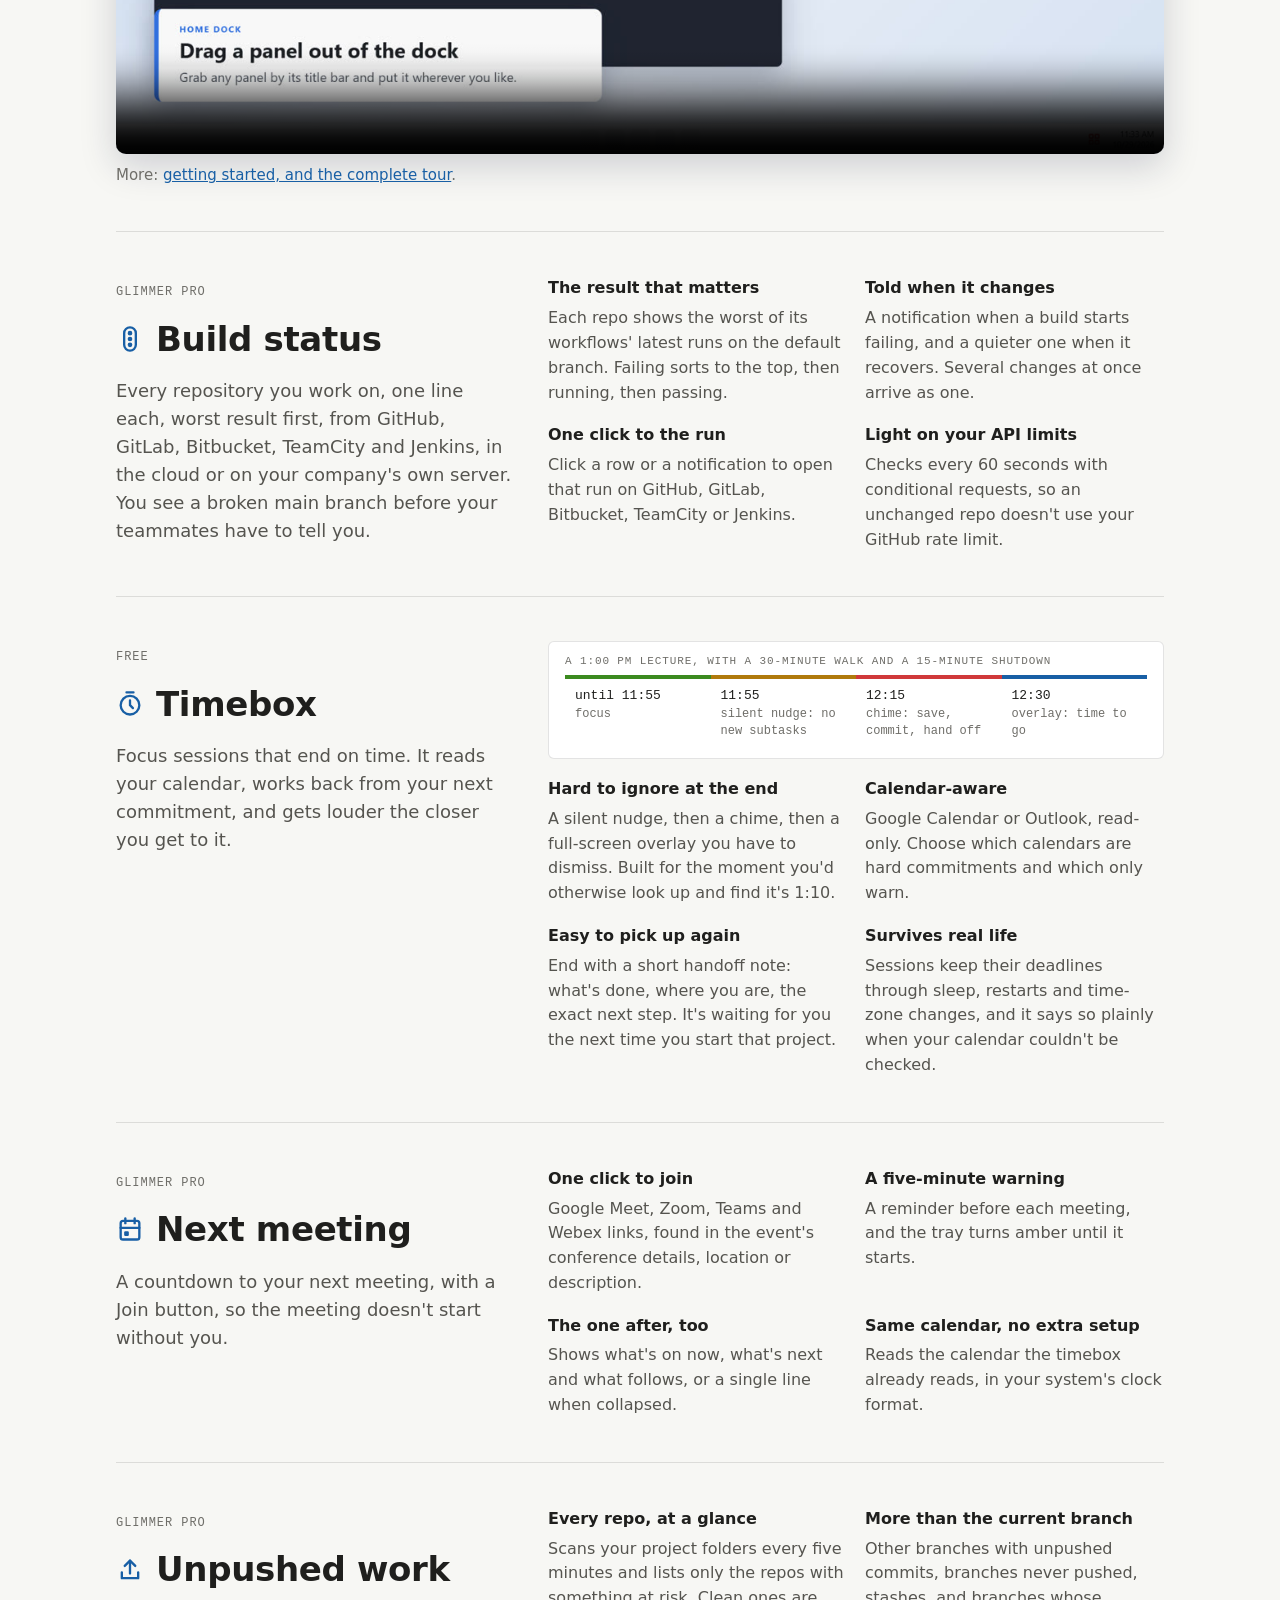
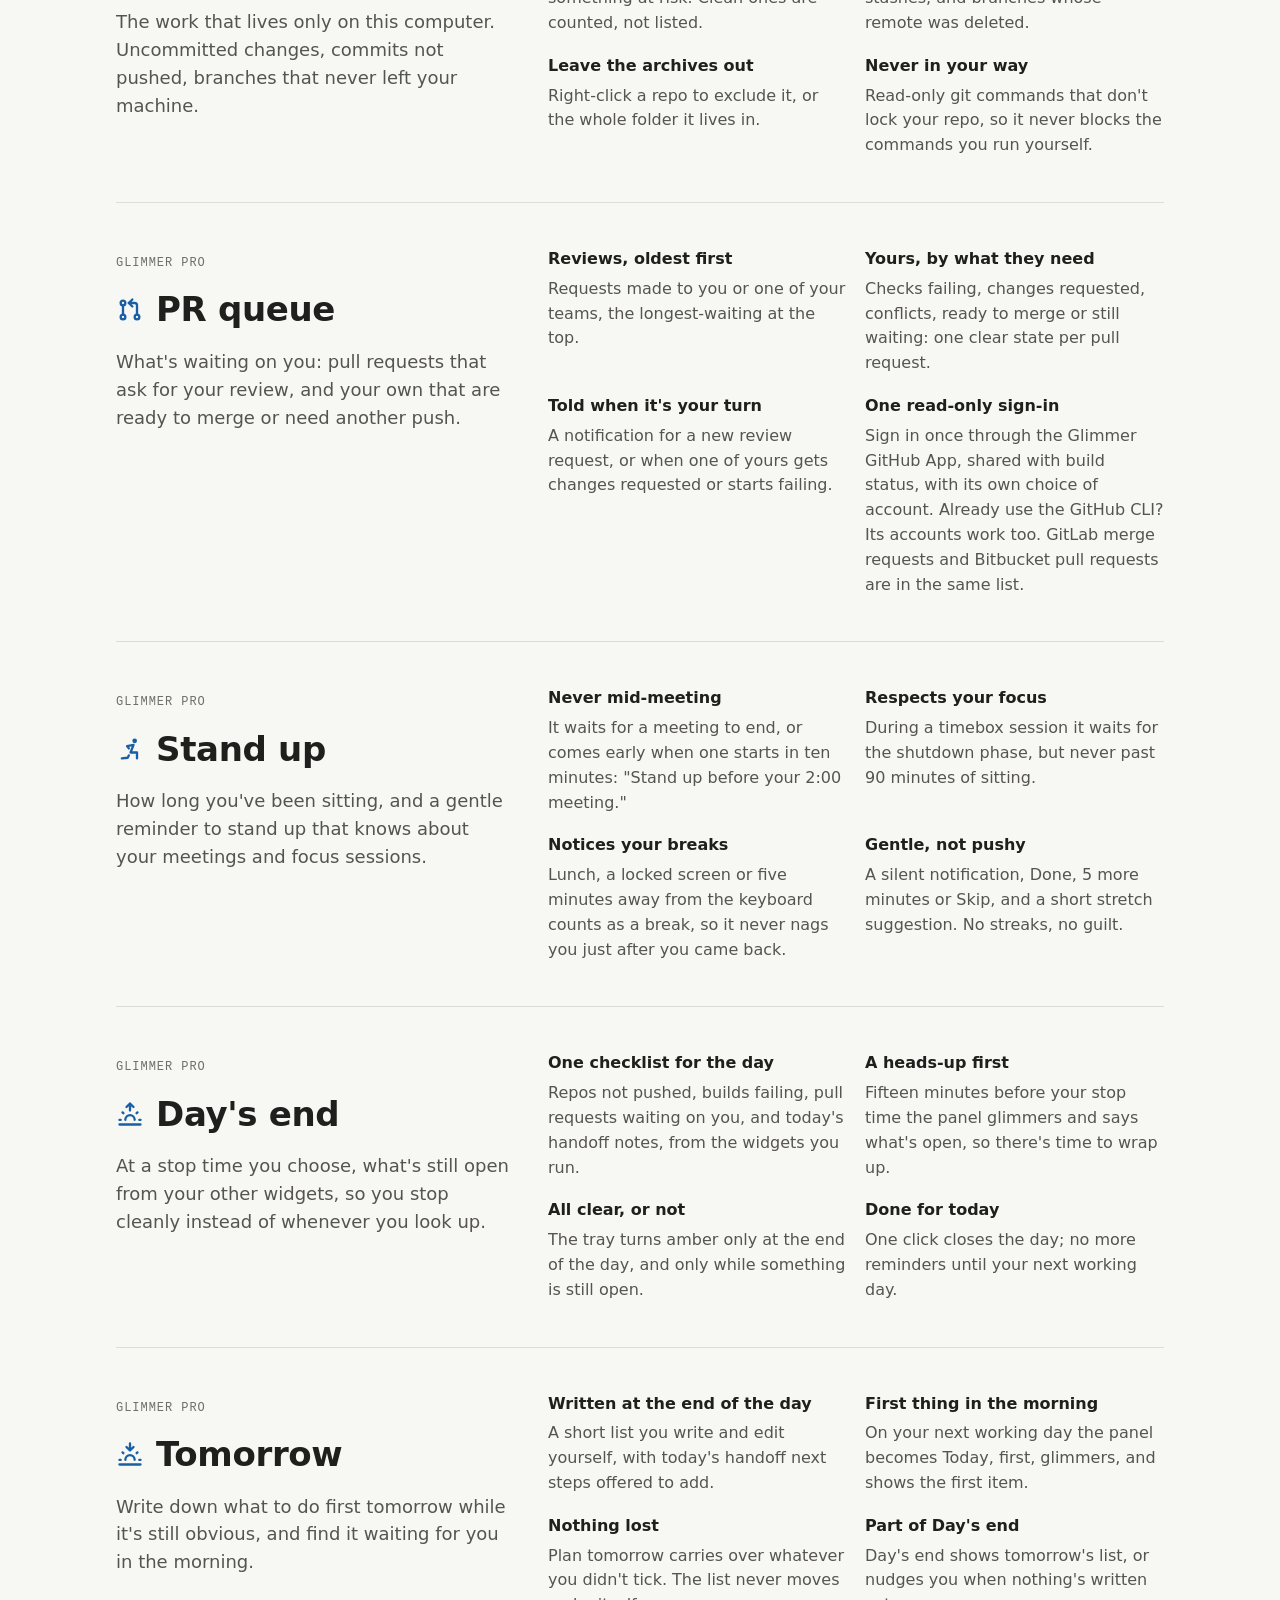
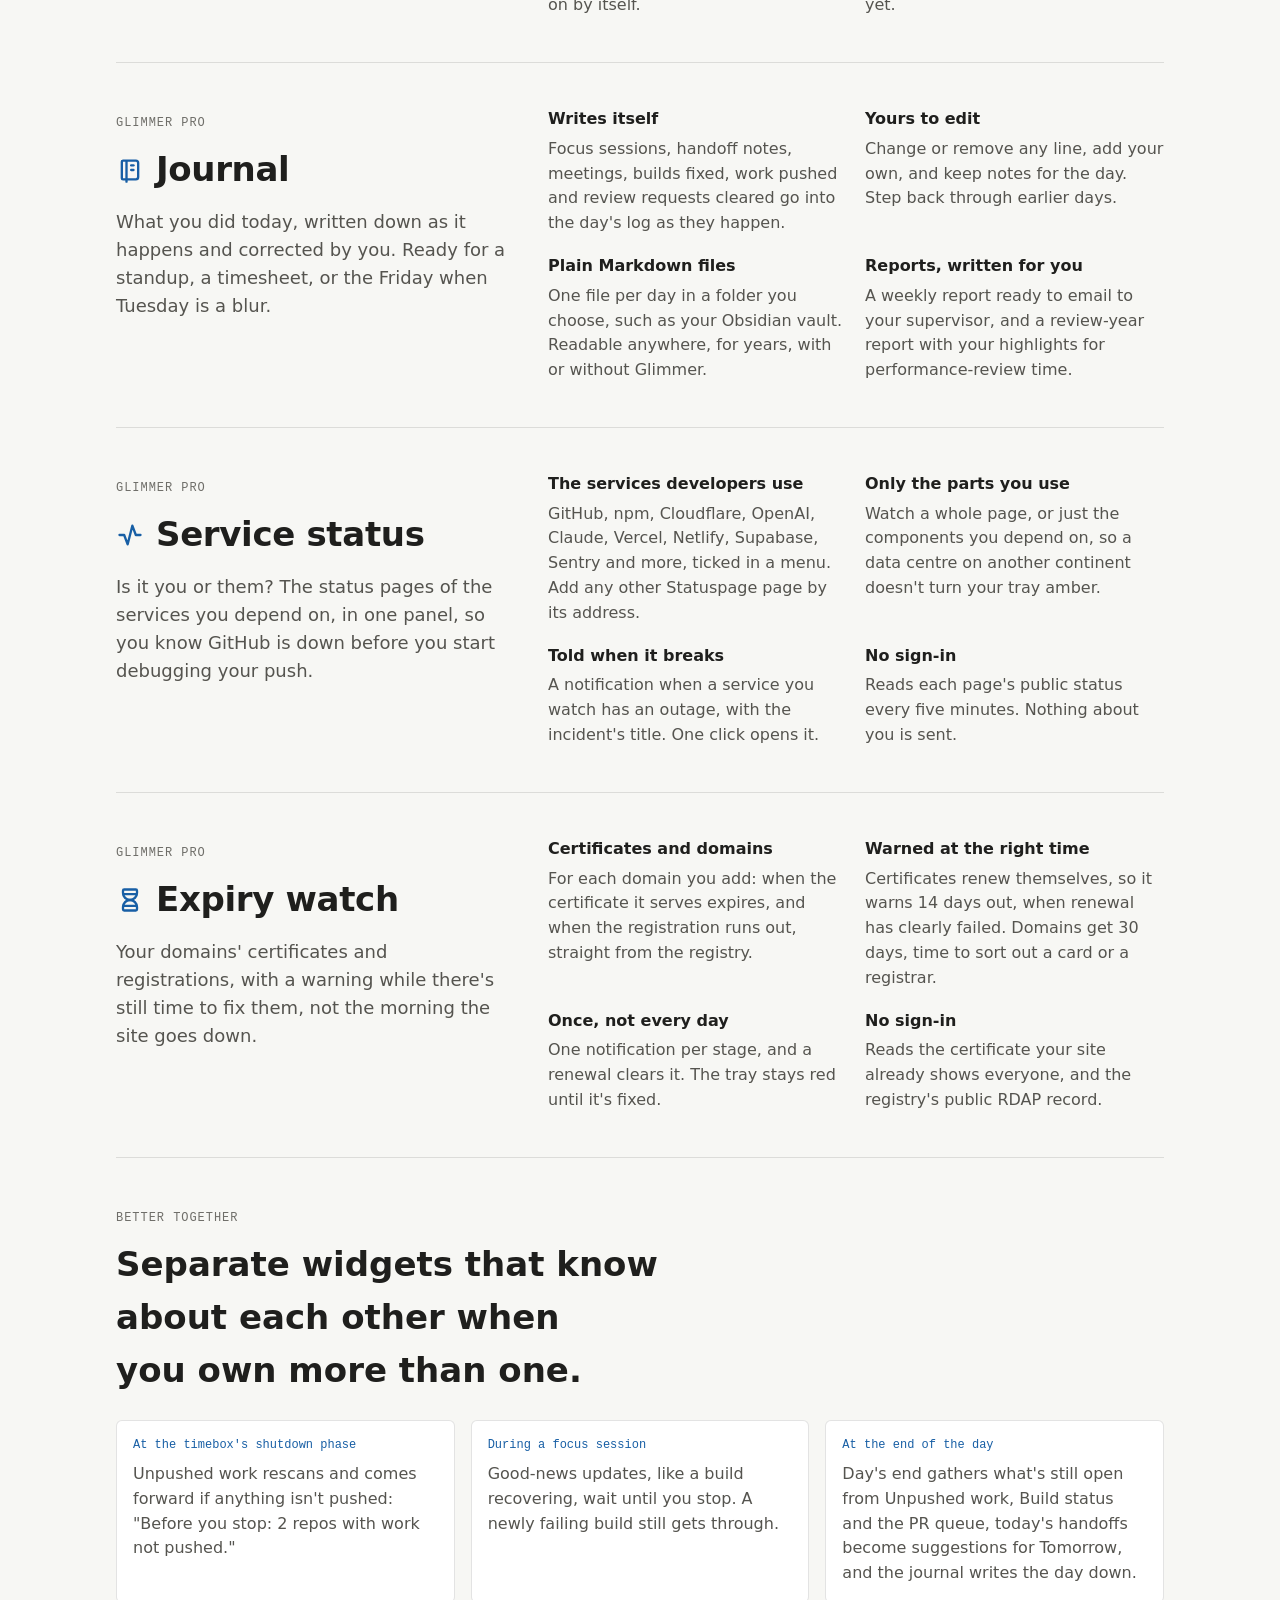
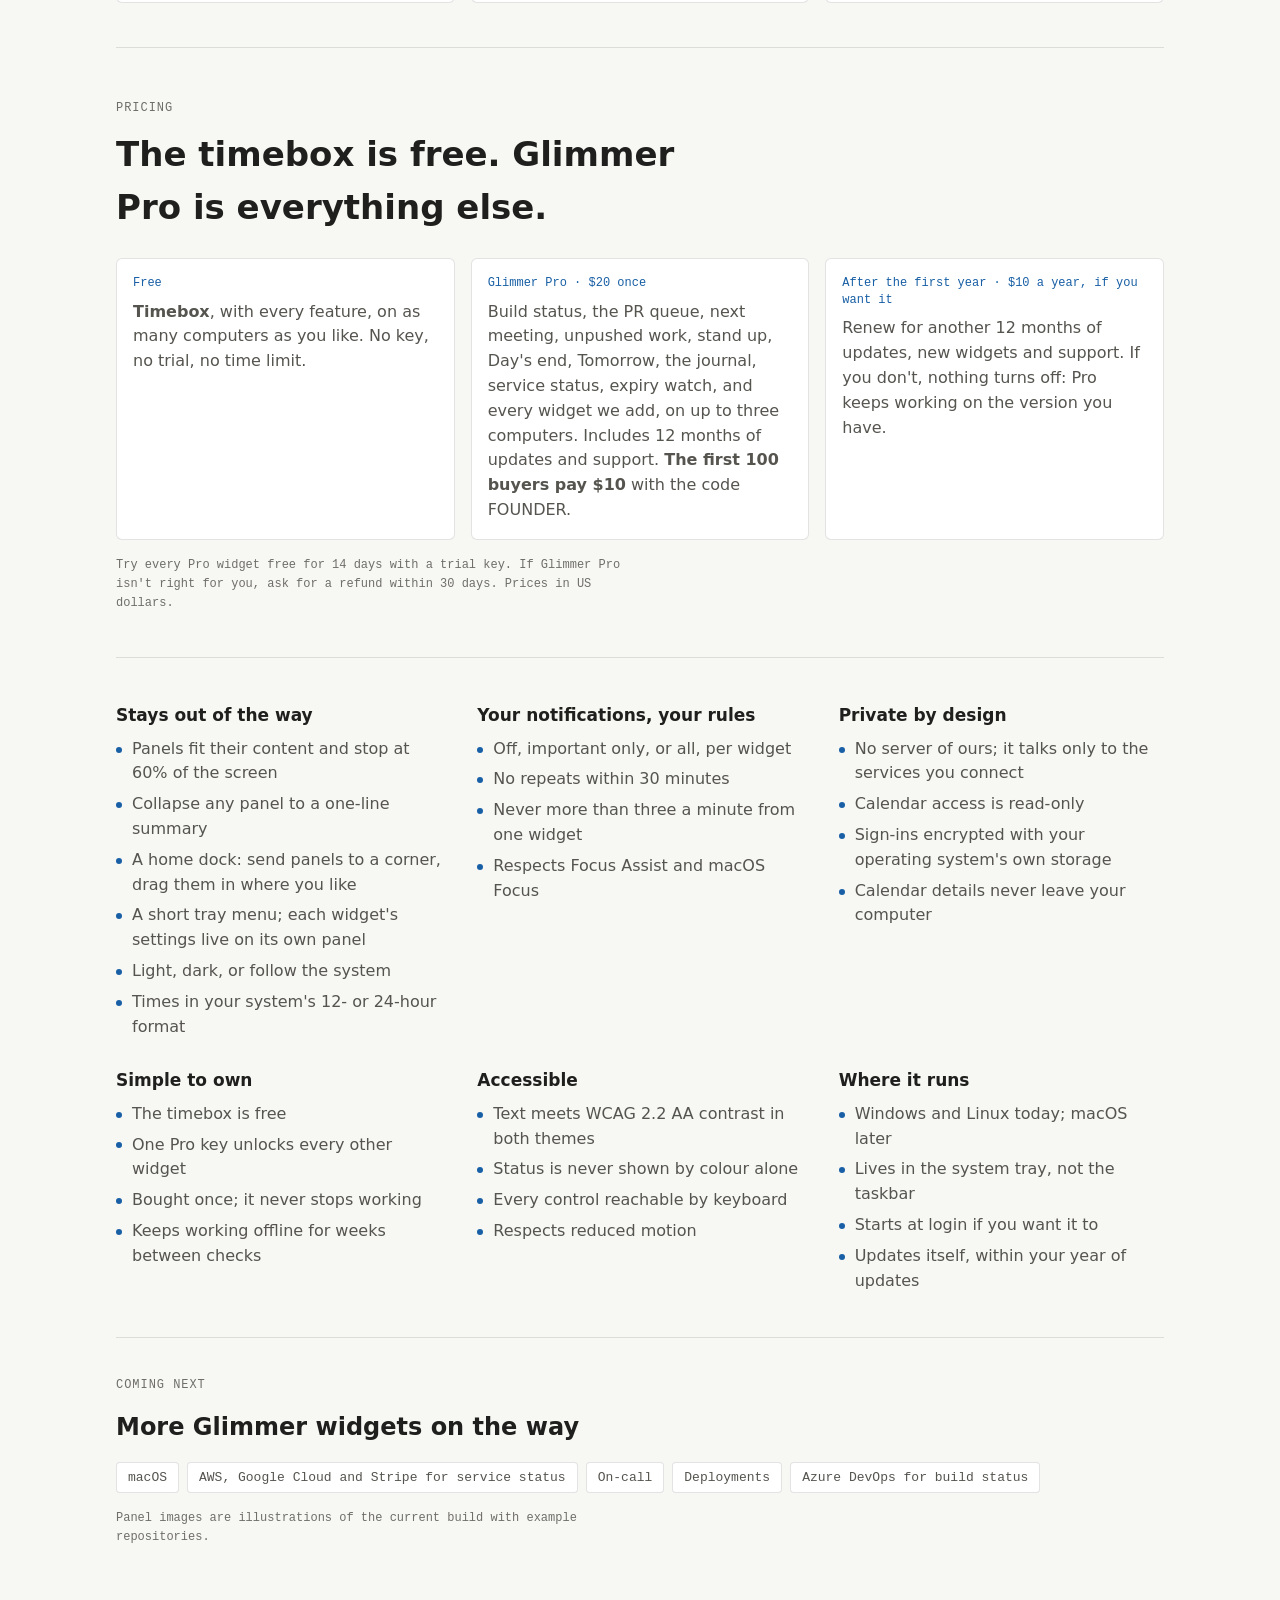
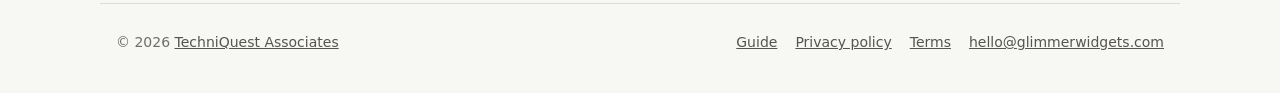
==== commit 2c8fe0d5: "Added Jenkins to the guide, home, privacy and beta pages" ====
--- a/index.html
+++ b/index.html
@@ -105,12 +105,12 @@
     <div>
       <span class="eyebrow">Glimmer Pro</span>
       <h2 id="bs"><svg viewBox="0 0 24 24" aria-hidden="true"><use href="#i-traffic"/></svg>Build status</h2>
-      <p class="pitch">Every repository you work on, one line each, worst result first, from GitHub, GitLab, Bitbucket and TeamCity, in the cloud or on your company's own server. You see a broken main branch before your teammates have to tell you.</p>
+      <p class="pitch">Every repository you work on, one line each, worst result first, from GitHub, GitLab, Bitbucket, TeamCity and Jenkins, in the cloud or on your company's own server. You see a broken main branch before your teammates have to tell you.</p>
     </div>
     <div class="feats">
       <div class="feat"><h3>The result that matters</h3><p>Each repo shows the worst of its workflows' latest runs on the default branch. Failing sorts to the top, then running, then passing.</p></div>
       <div class="feat"><h3>Told when it changes</h3><p>A notification when a build starts failing, and a quieter one when it recovers. Several changes at once arrive as one.</p></div>
-      <div class="feat"><h3>One click to the run</h3><p>Click a row or a notification to open that run on GitHub, GitLab, Bitbucket or TeamCity.</p></div>
+      <div class="feat"><h3>One click to the run</h3><p>Click a row or a notification to open that run on GitHub, GitLab, Bitbucket, TeamCity or Jenkins.</p></div>
       <div class="feat"><h3>Light on your API limits</h3><p>Checks every 60 seconds with conditional requests, so an unchanged repo doesn't use your GitHub rate limit.</p></div>
     </div>
   </section>
@@ -352,7 +352,7 @@
       <span class="chip">AWS, Google Cloud and Stripe for service status</span>
       <span class="chip">On-call</span>
       <span class="chip">Deployments</span>
-      <span class="chip">Azure DevOps and Jenkins for build status</span>
+      <span class="chip">Azure DevOps for build status</span>
     </div>
     <p class="foot">Panel images are illustrations of the current build with example repositories.</p>
   </section>
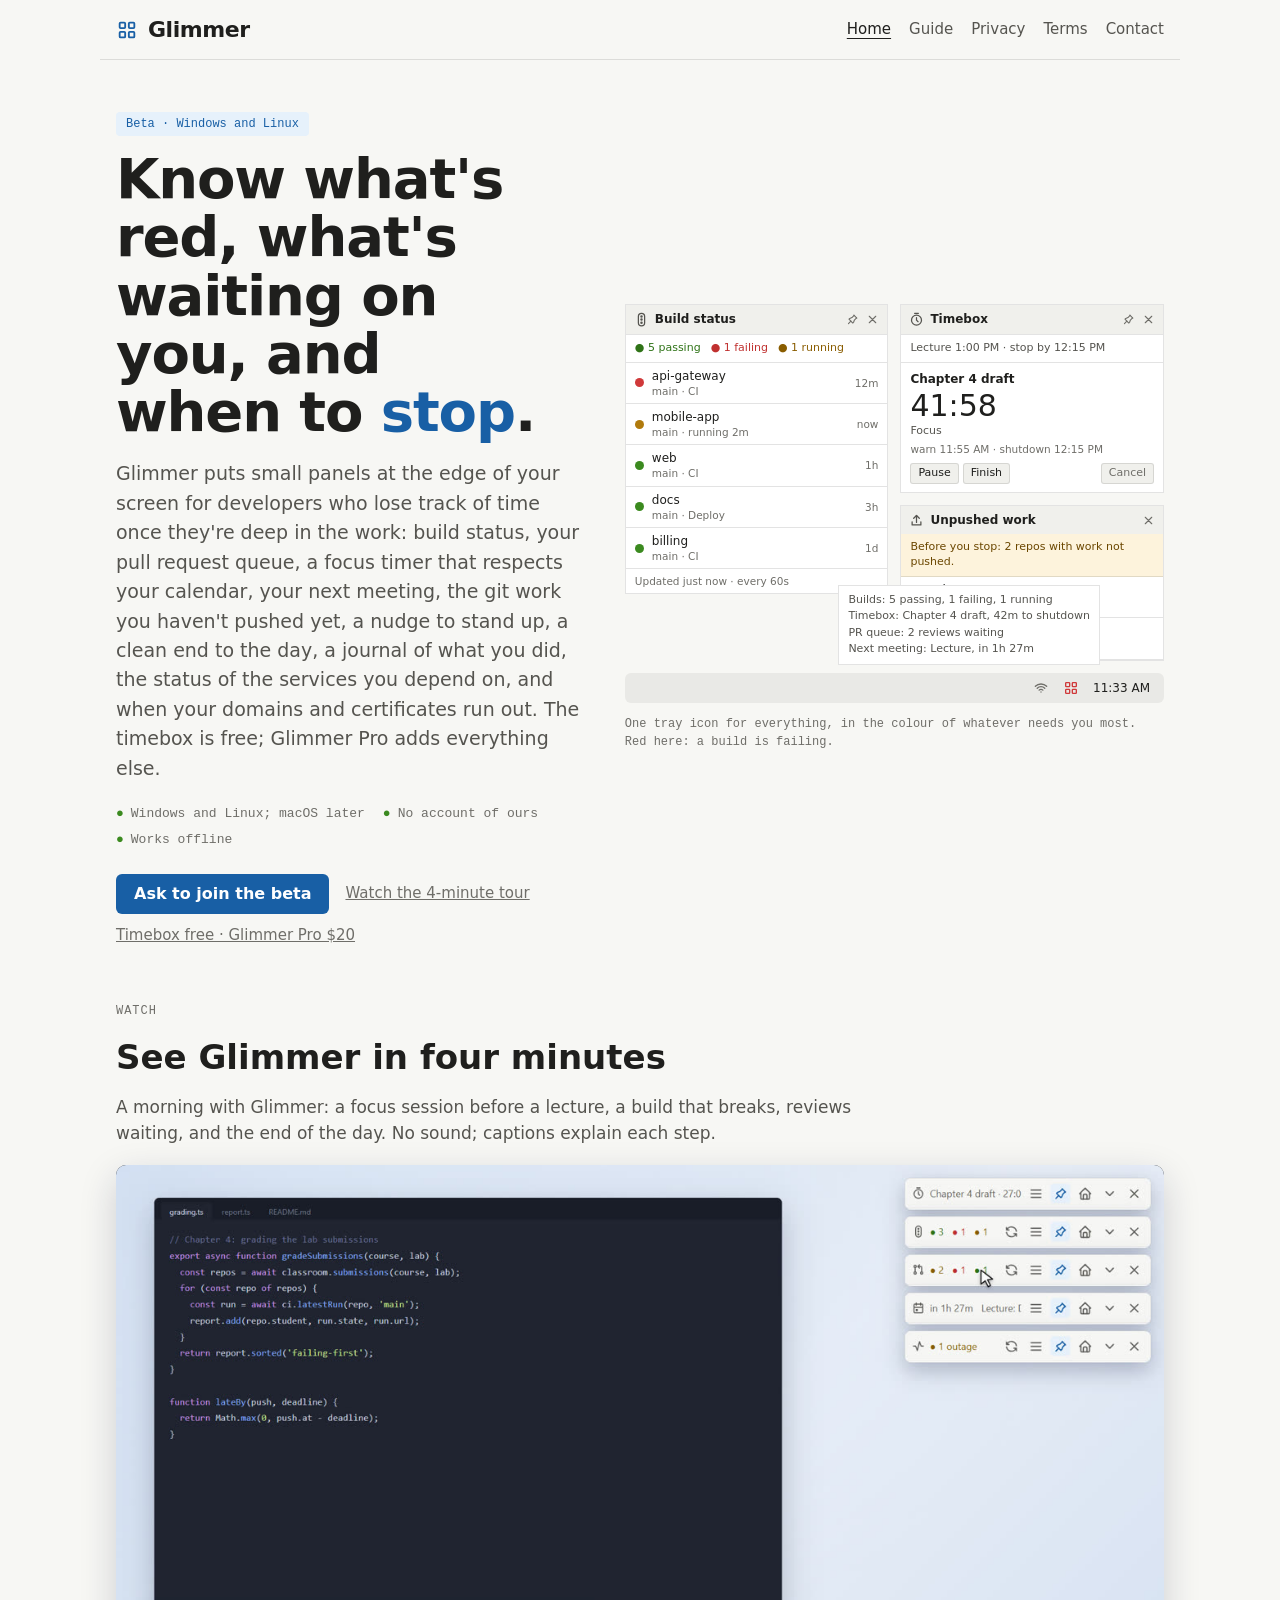
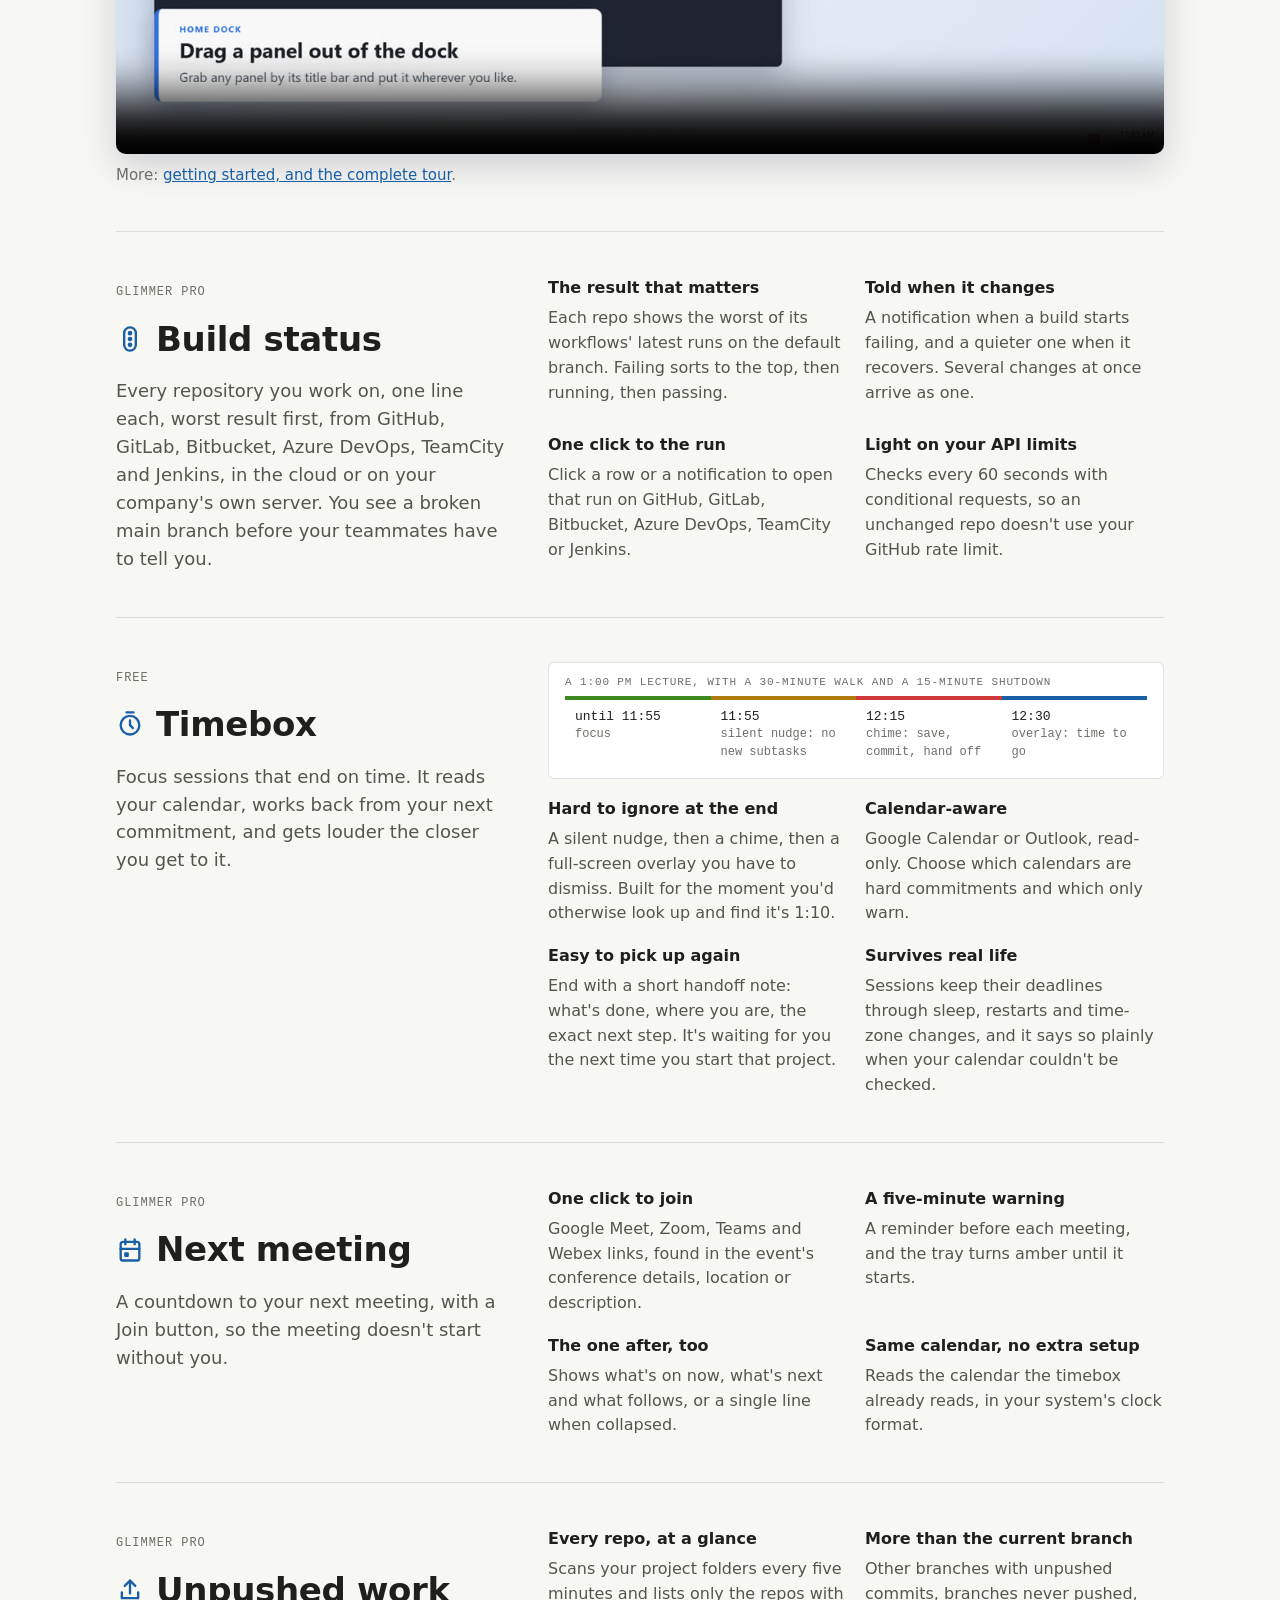
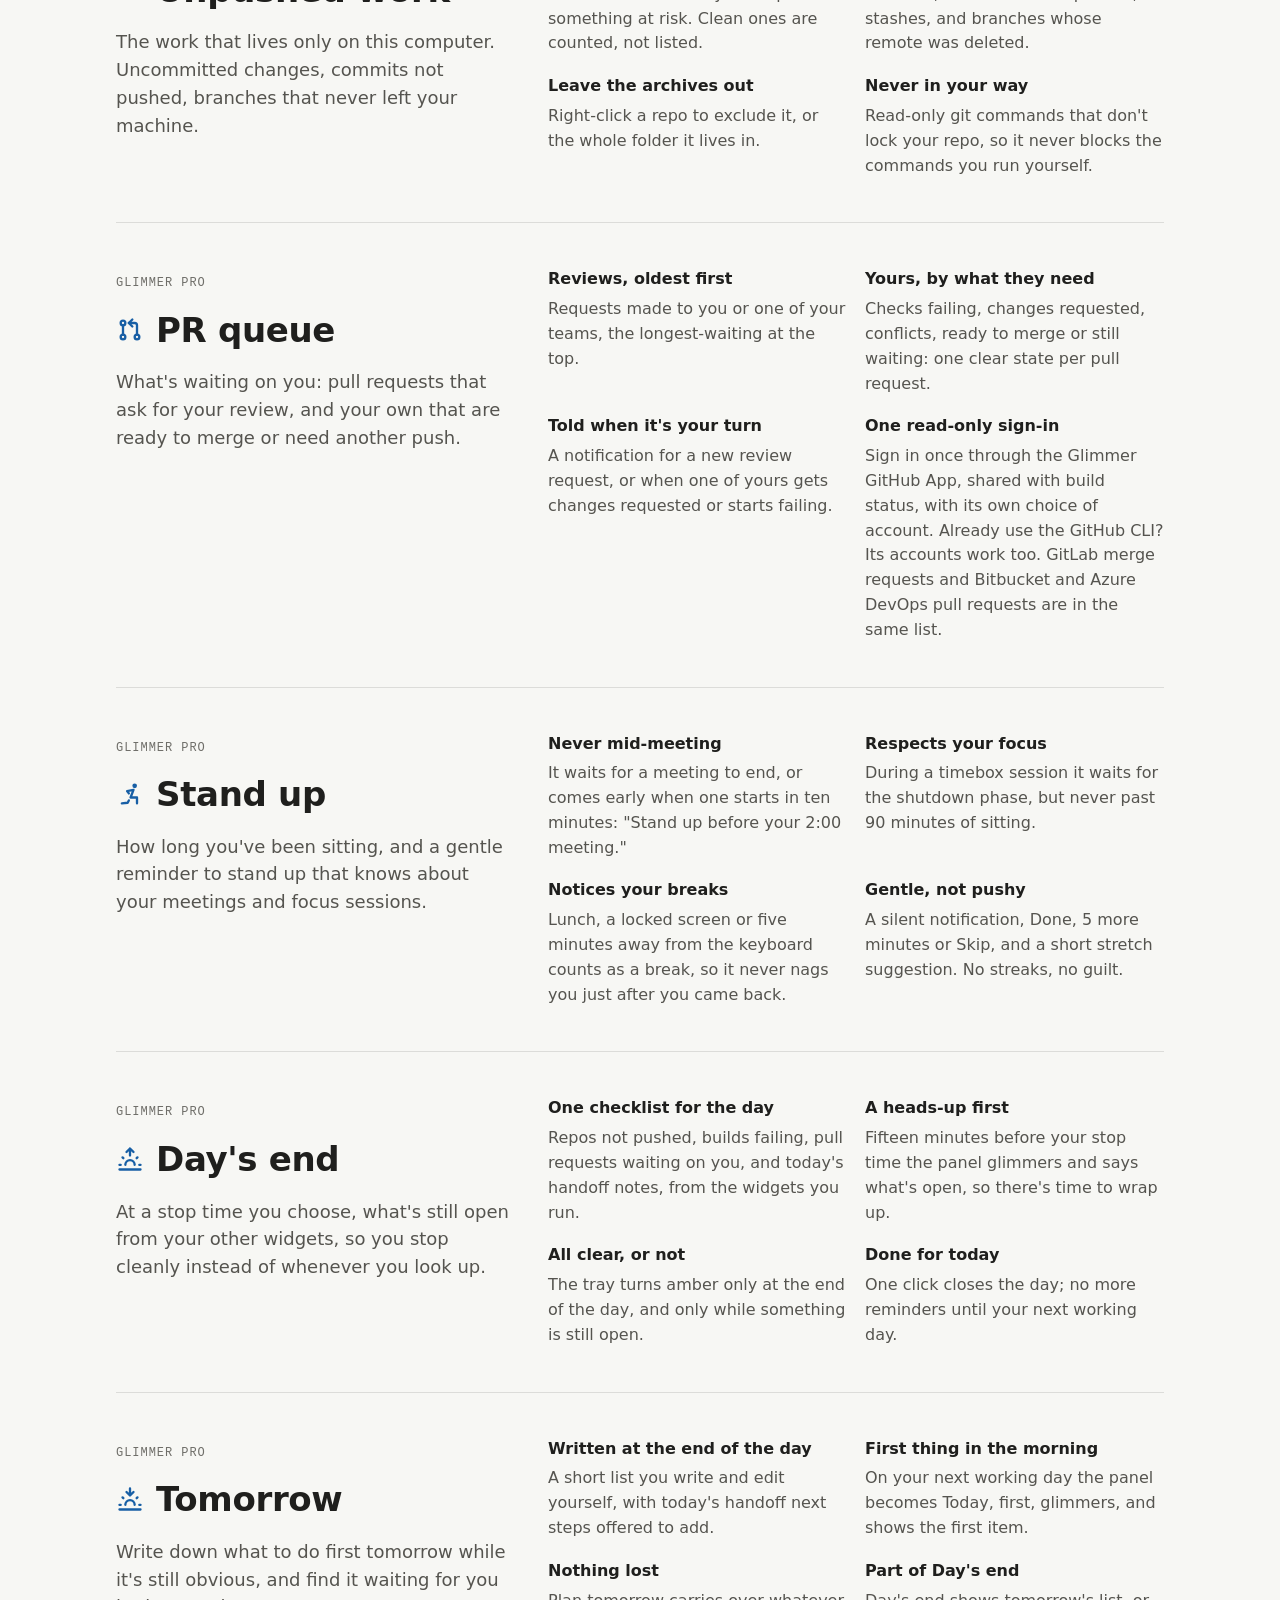
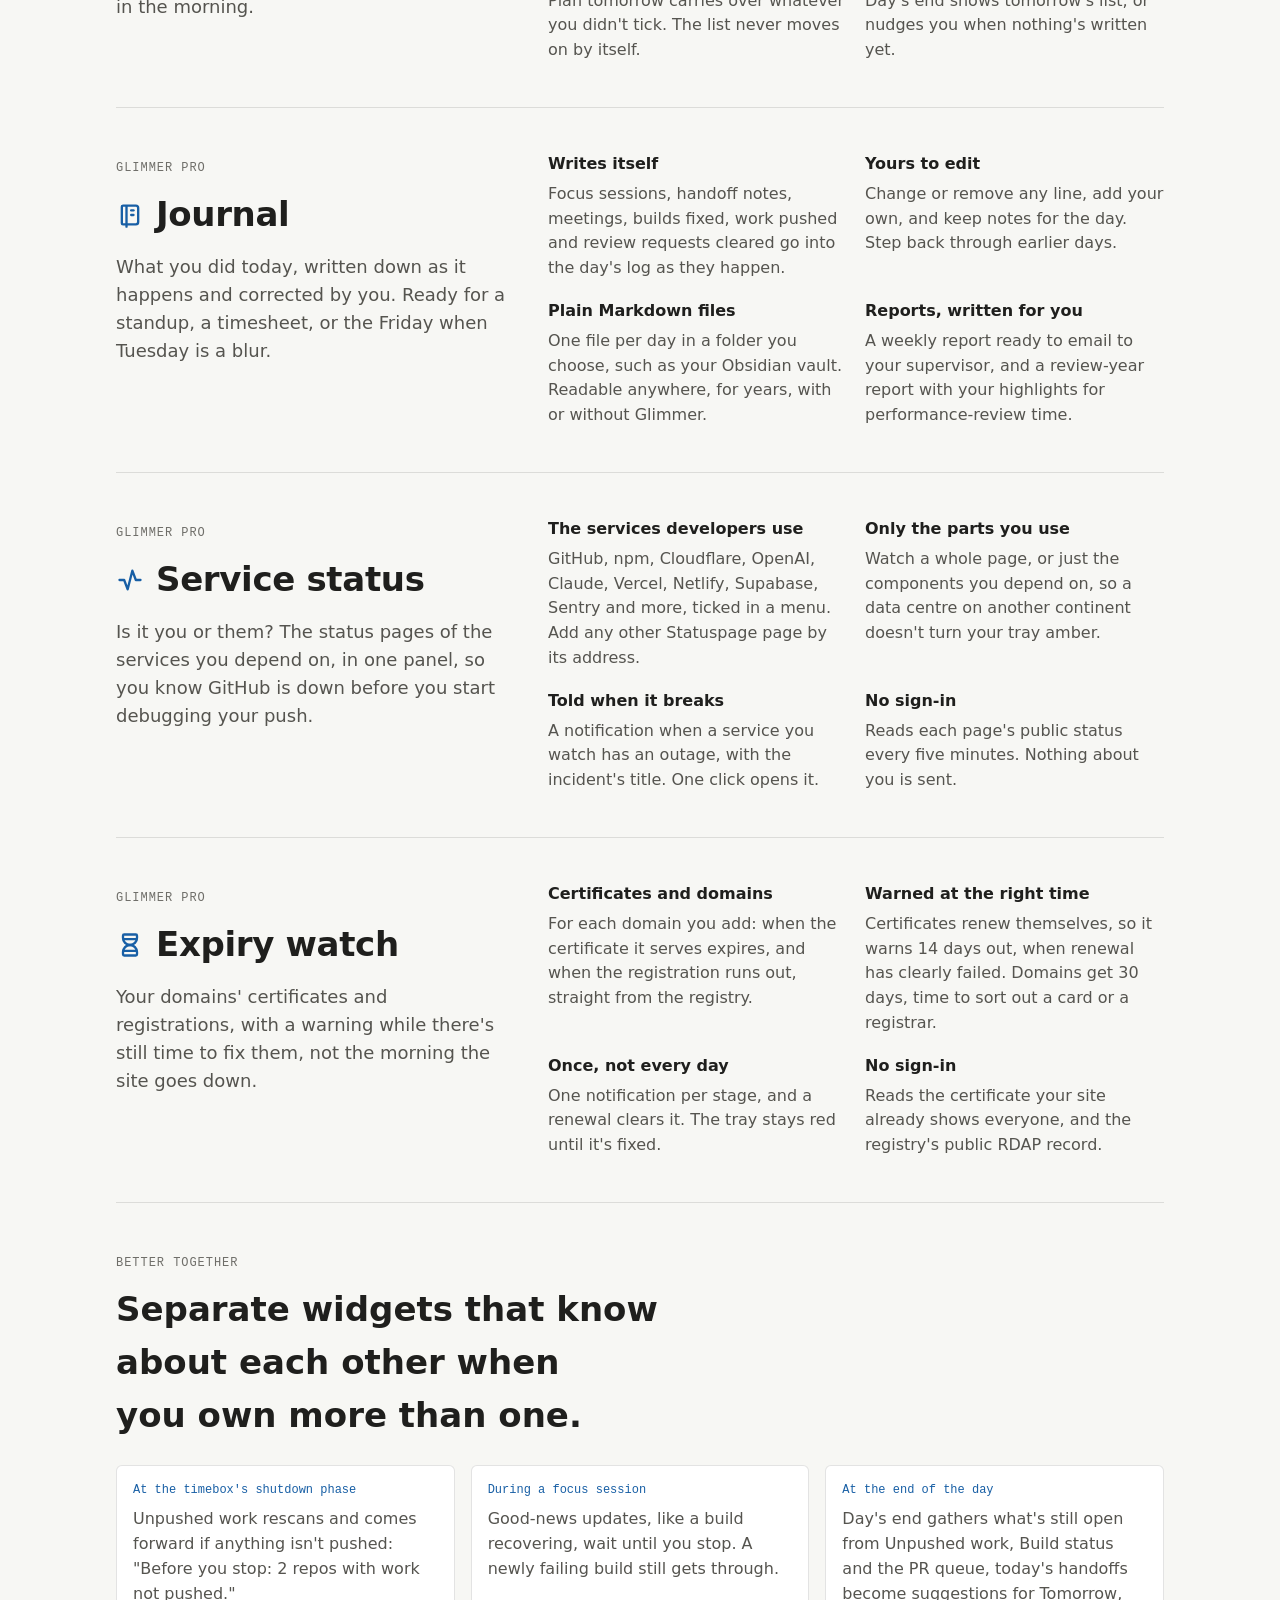
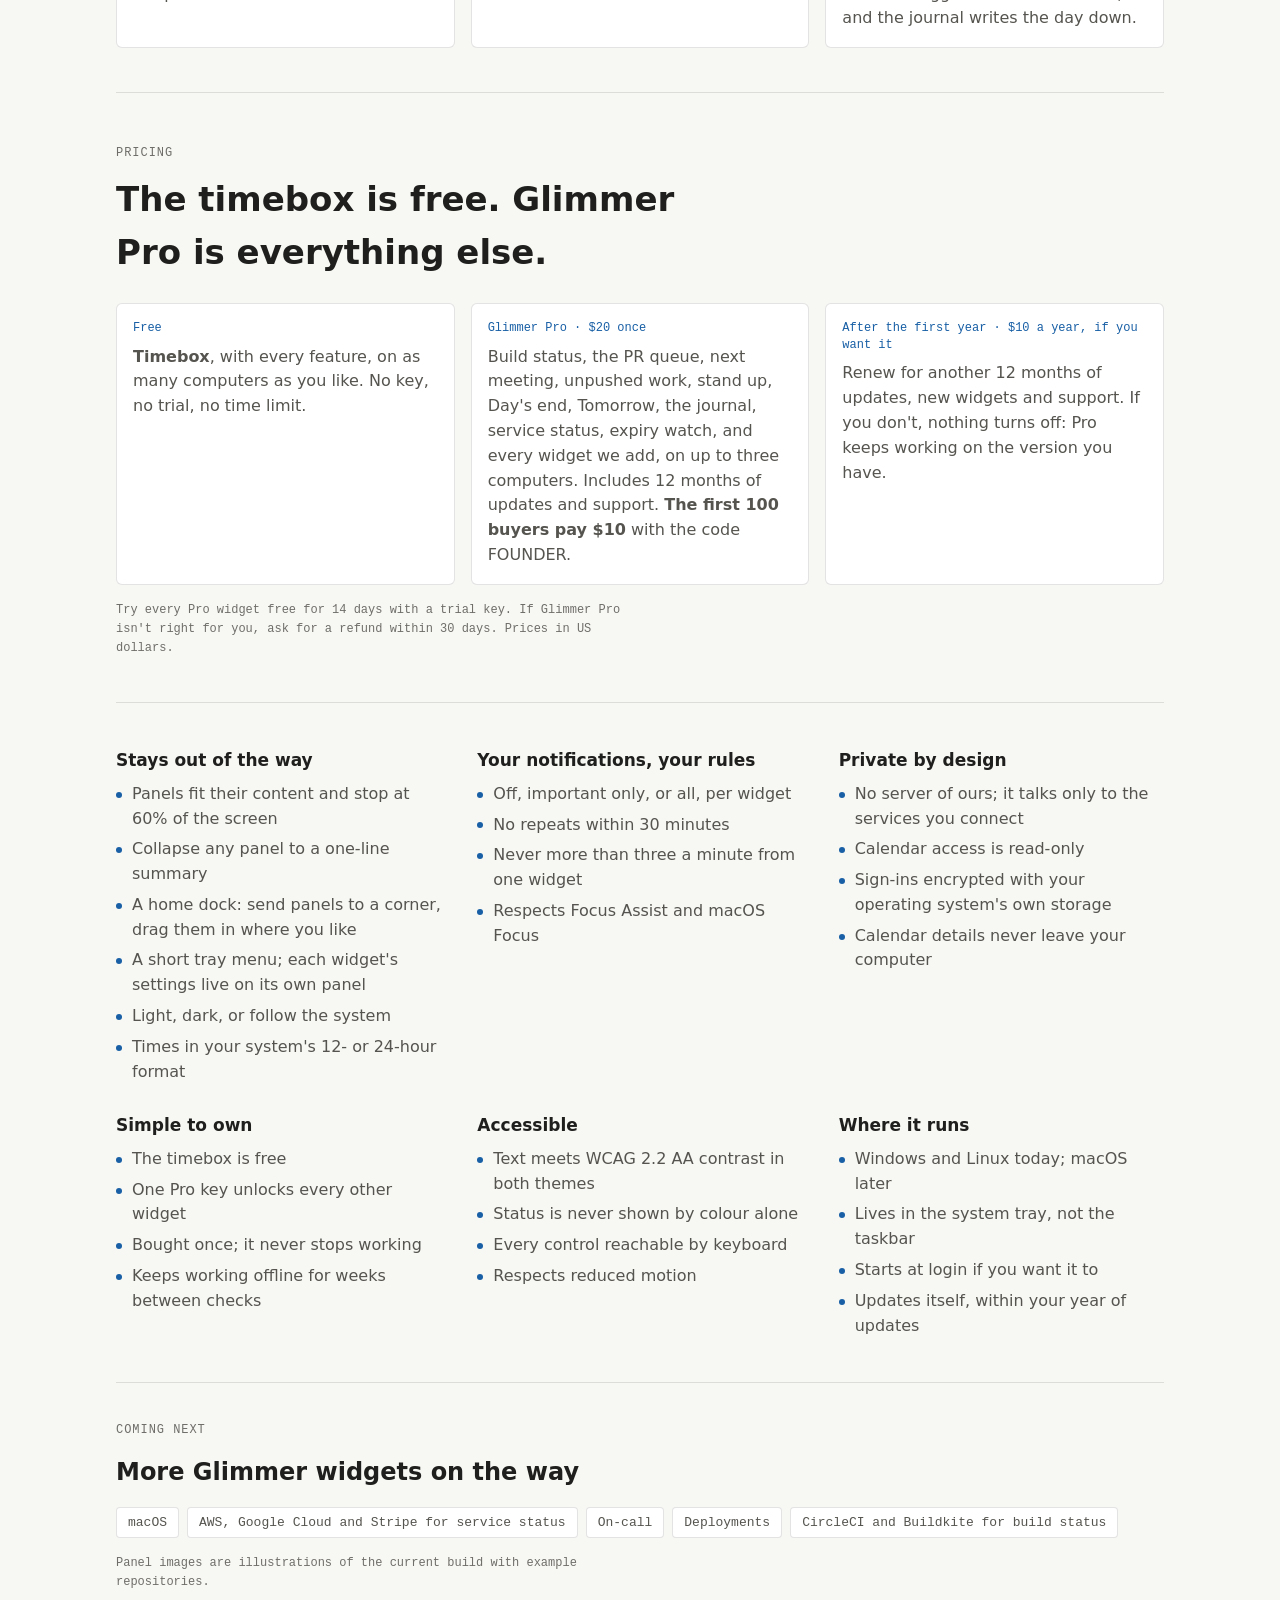
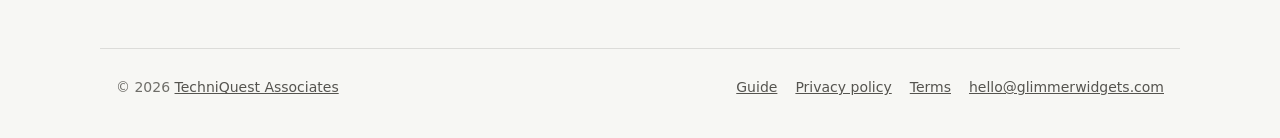
==== commit 2dc74509: "Added Azure DevOps to the guide, home, privacy and beta pages" ====
--- a/index.html
+++ b/index.html
@@ -105,12 +105,12 @@
     <div>
       <span class="eyebrow">Glimmer Pro</span>
       <h2 id="bs"><svg viewBox="0 0 24 24" aria-hidden="true"><use href="#i-traffic"/></svg>Build status</h2>
-      <p class="pitch">Every repository you work on, one line each, worst result first, from GitHub, GitLab, Bitbucket, TeamCity and Jenkins, in the cloud or on your company's own server. You see a broken main branch before your teammates have to tell you.</p>
+      <p class="pitch">Every repository you work on, one line each, worst result first, from GitHub, GitLab, Bitbucket, Azure DevOps, TeamCity and Jenkins, in the cloud or on your company's own server. You see a broken main branch before your teammates have to tell you.</p>
     </div>
     <div class="feats">
       <div class="feat"><h3>The result that matters</h3><p>Each repo shows the worst of its workflows' latest runs on the default branch. Failing sorts to the top, then running, then passing.</p></div>
       <div class="feat"><h3>Told when it changes</h3><p>A notification when a build starts failing, and a quieter one when it recovers. Several changes at once arrive as one.</p></div>
-      <div class="feat"><h3>One click to the run</h3><p>Click a row or a notification to open that run on GitHub, GitLab, Bitbucket, TeamCity or Jenkins.</p></div>
+      <div class="feat"><h3>One click to the run</h3><p>Click a row or a notification to open that run on GitHub, GitLab, Bitbucket, Azure DevOps, TeamCity or Jenkins.</p></div>
       <div class="feat"><h3>Light on your API limits</h3><p>Checks every 60 seconds with conditional requests, so an unchanged repo doesn't use your GitHub rate limit.</p></div>
     </div>
   </section>
@@ -176,7 +176,7 @@
       <div class="feat"><h3>Reviews, oldest first</h3><p>Requests made to you or one of your teams, the longest-waiting at the top.</p></div>
       <div class="feat"><h3>Yours, by what they need</h3><p>Checks failing, changes requested, conflicts, ready to merge or still waiting: one clear state per pull request.</p></div>
       <div class="feat"><h3>Told when it's your turn</h3><p>A notification for a new review request, or when one of yours gets changes requested or starts failing.</p></div>
-      <div class="feat"><h3>One read-only sign-in</h3><p>Sign in once through the Glimmer GitHub App, shared with build status, with its own choice of account. Already use the GitHub CLI? Its accounts work too. GitLab merge requests and Bitbucket pull requests are in the same list.</p></div>
+      <div class="feat"><h3>One read-only sign-in</h3><p>Sign in once through the Glimmer GitHub App, shared with build status, with its own choice of account. Already use the GitHub CLI? Its accounts work too. GitLab merge requests and Bitbucket and Azure DevOps pull requests are in the same list.</p></div>
     </div>
   </section>
 
@@ -352,7 +352,7 @@
       <span class="chip">AWS, Google Cloud and Stripe for service status</span>
       <span class="chip">On-call</span>
       <span class="chip">Deployments</span>
-      <span class="chip">Azure DevOps for build status</span>
+      <span class="chip">CircleCI and Buildkite for build status</span>
     </div>
     <p class="foot">Panel images are illustrations of the current build with example repositories.</p>
   </section>
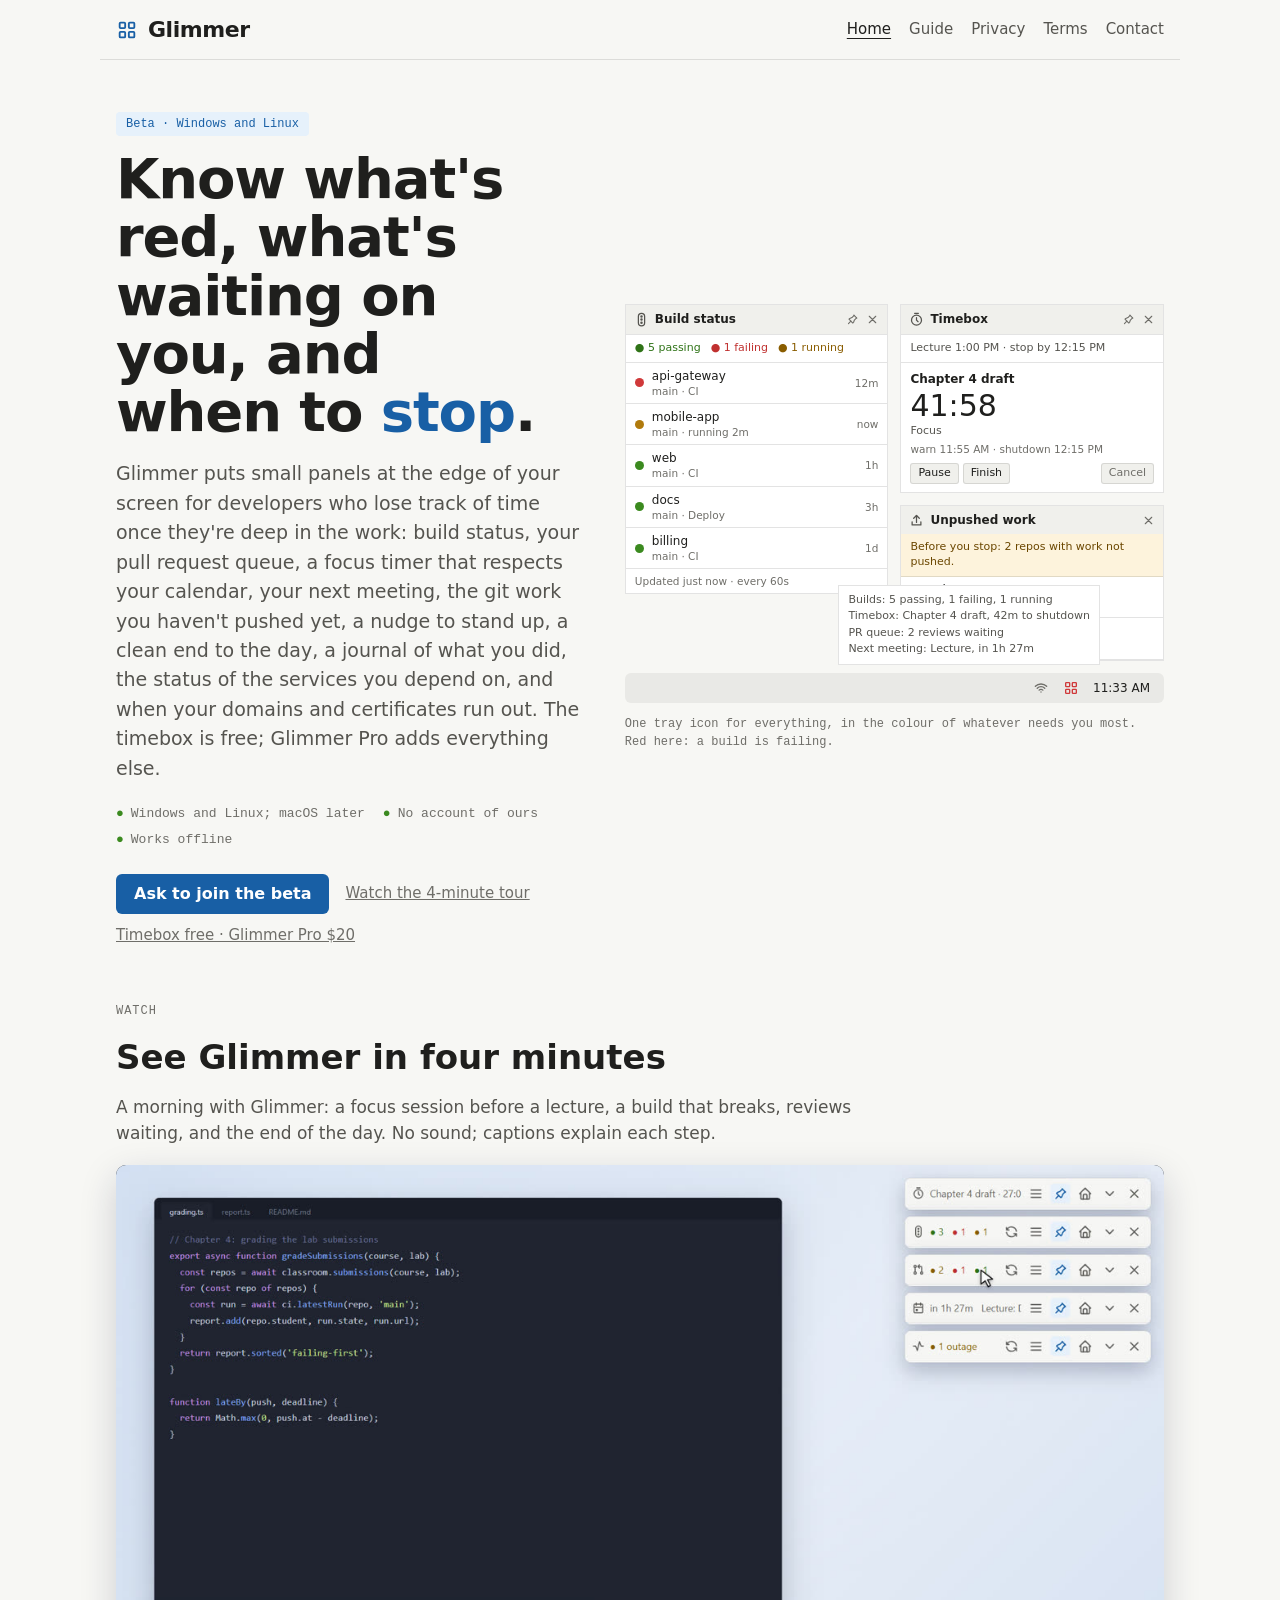
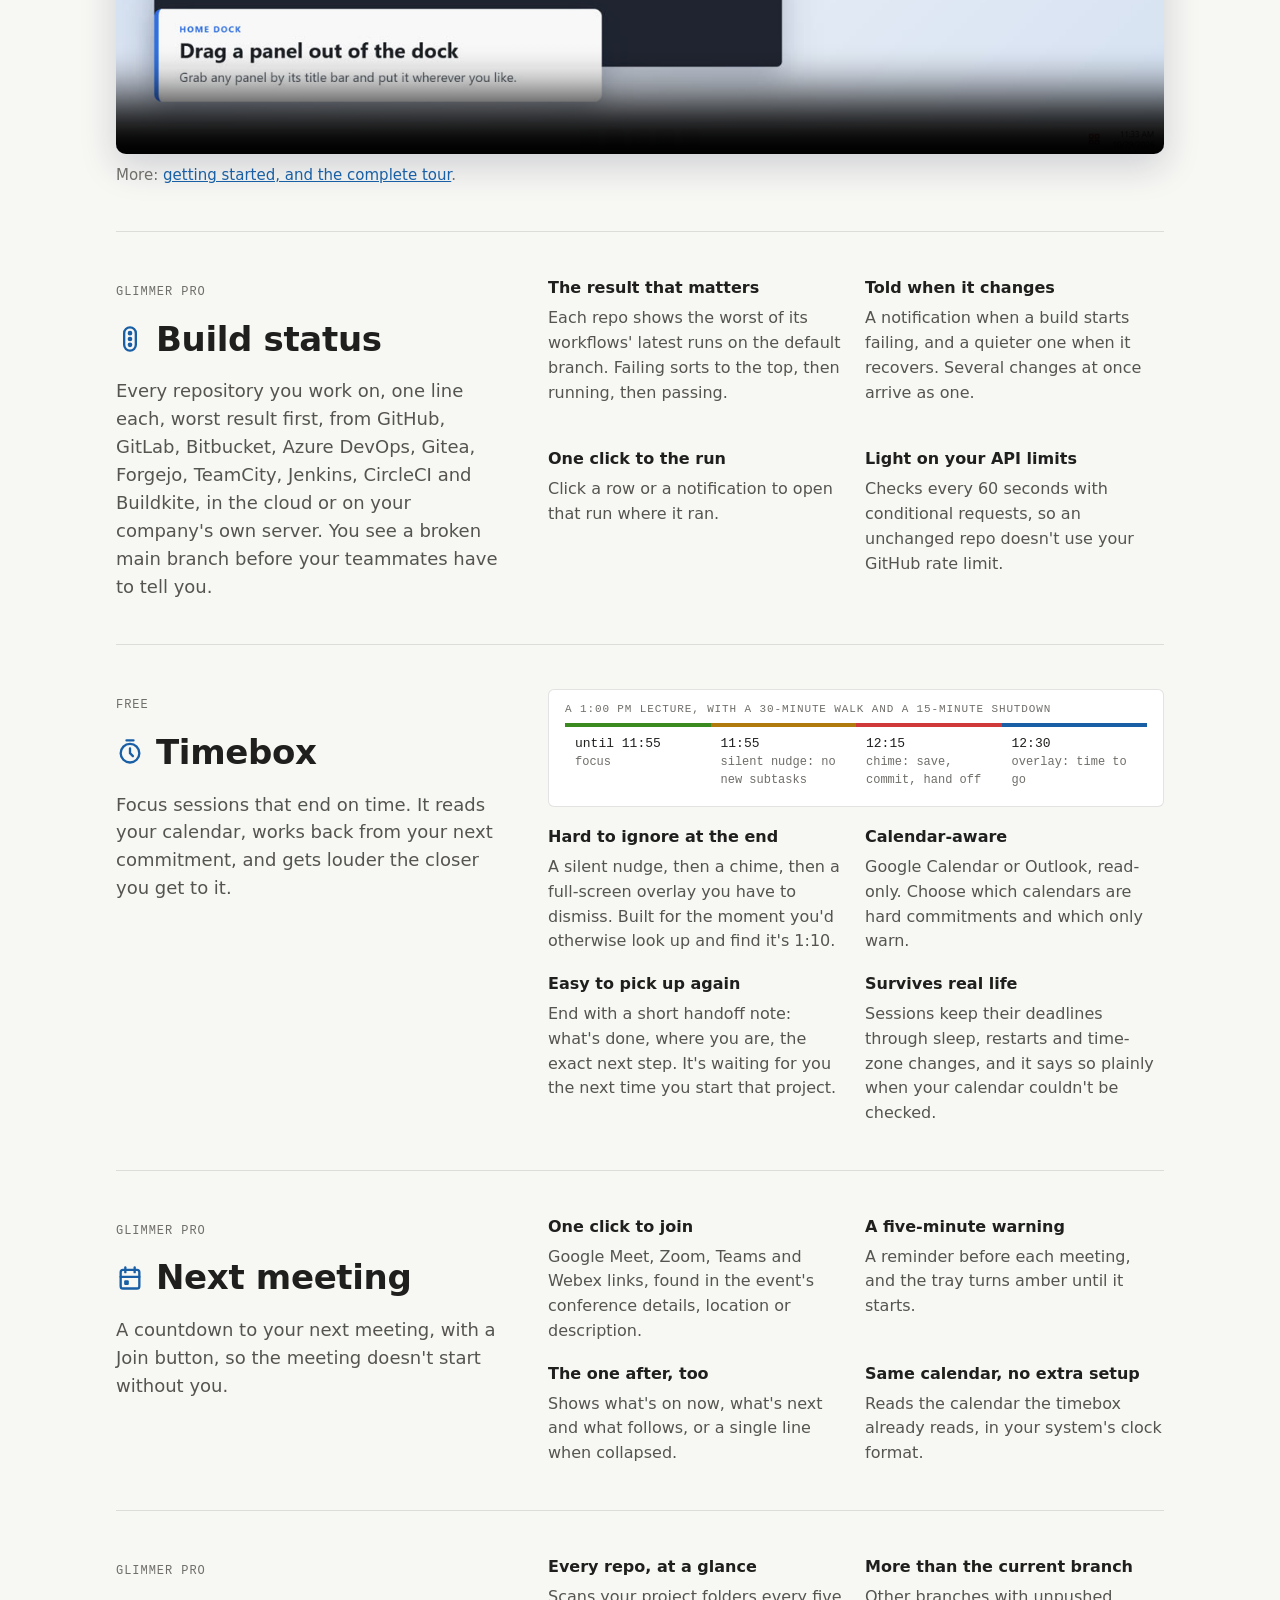
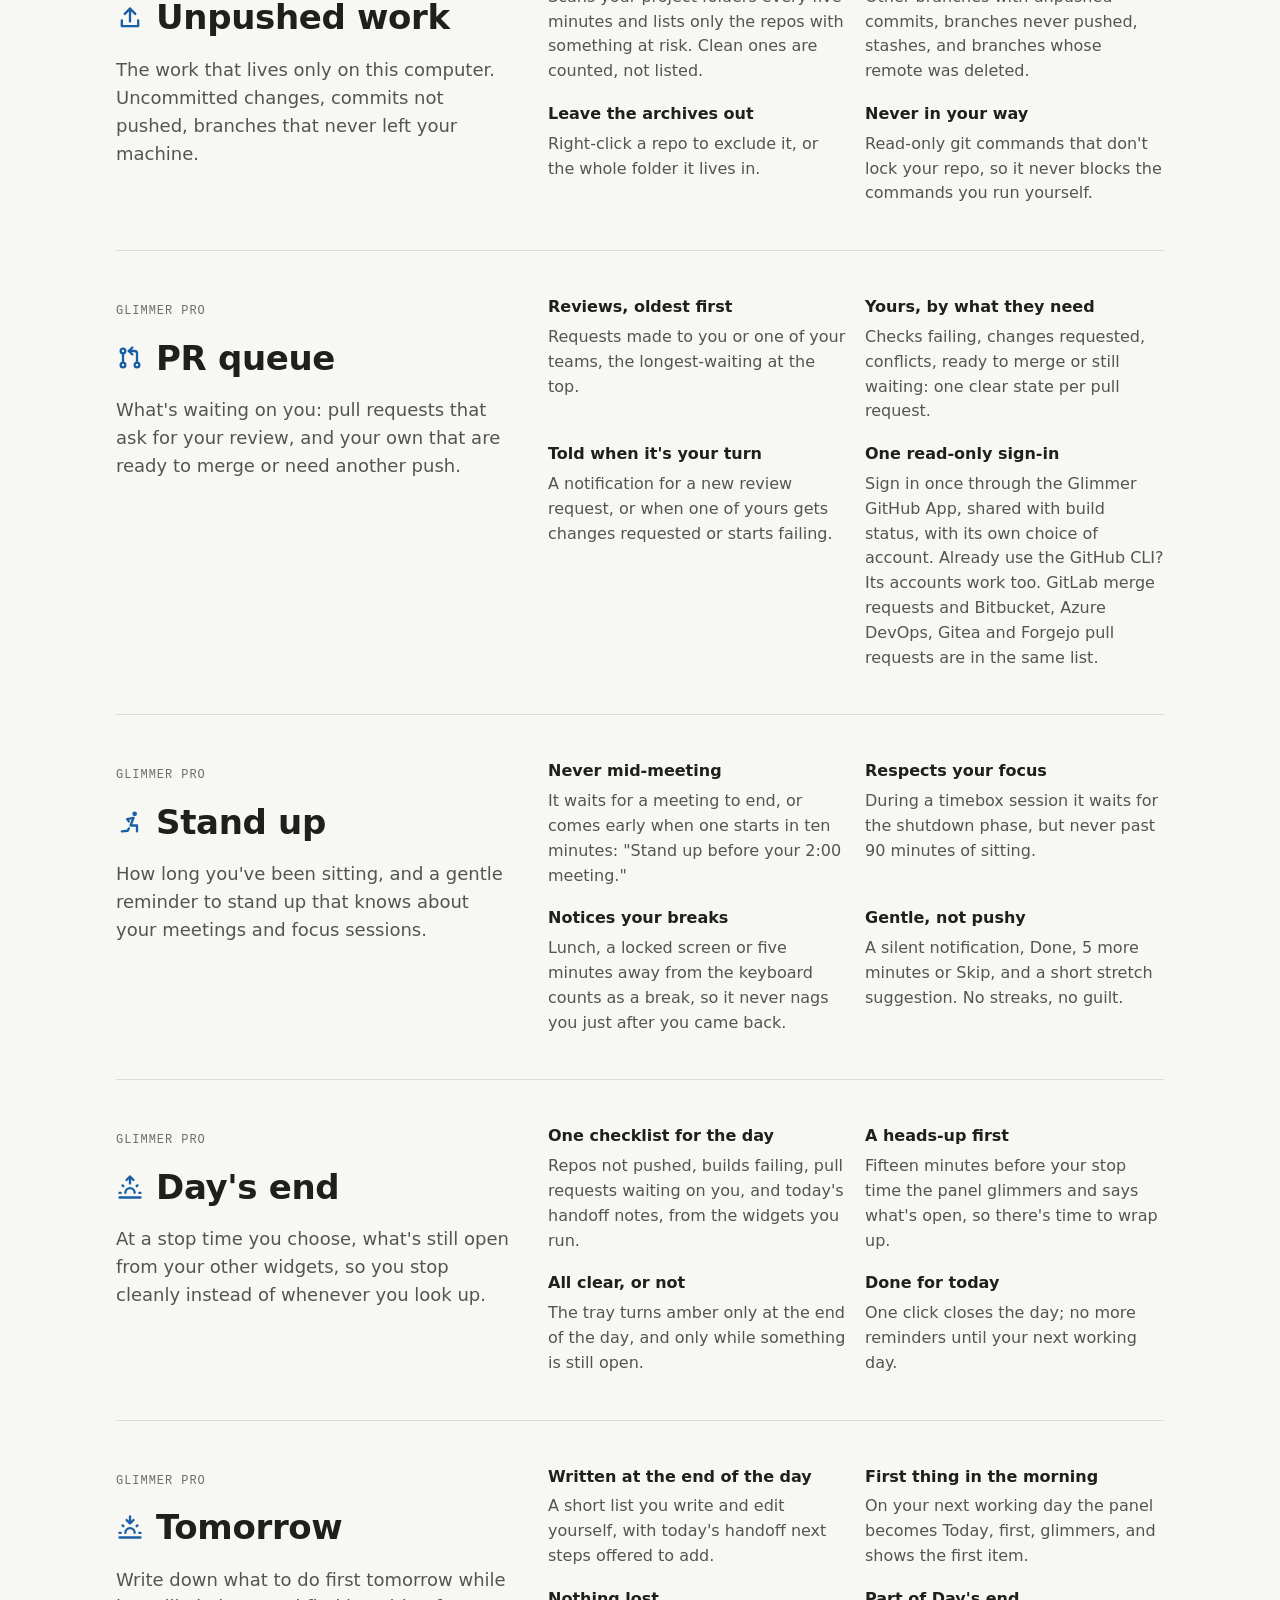
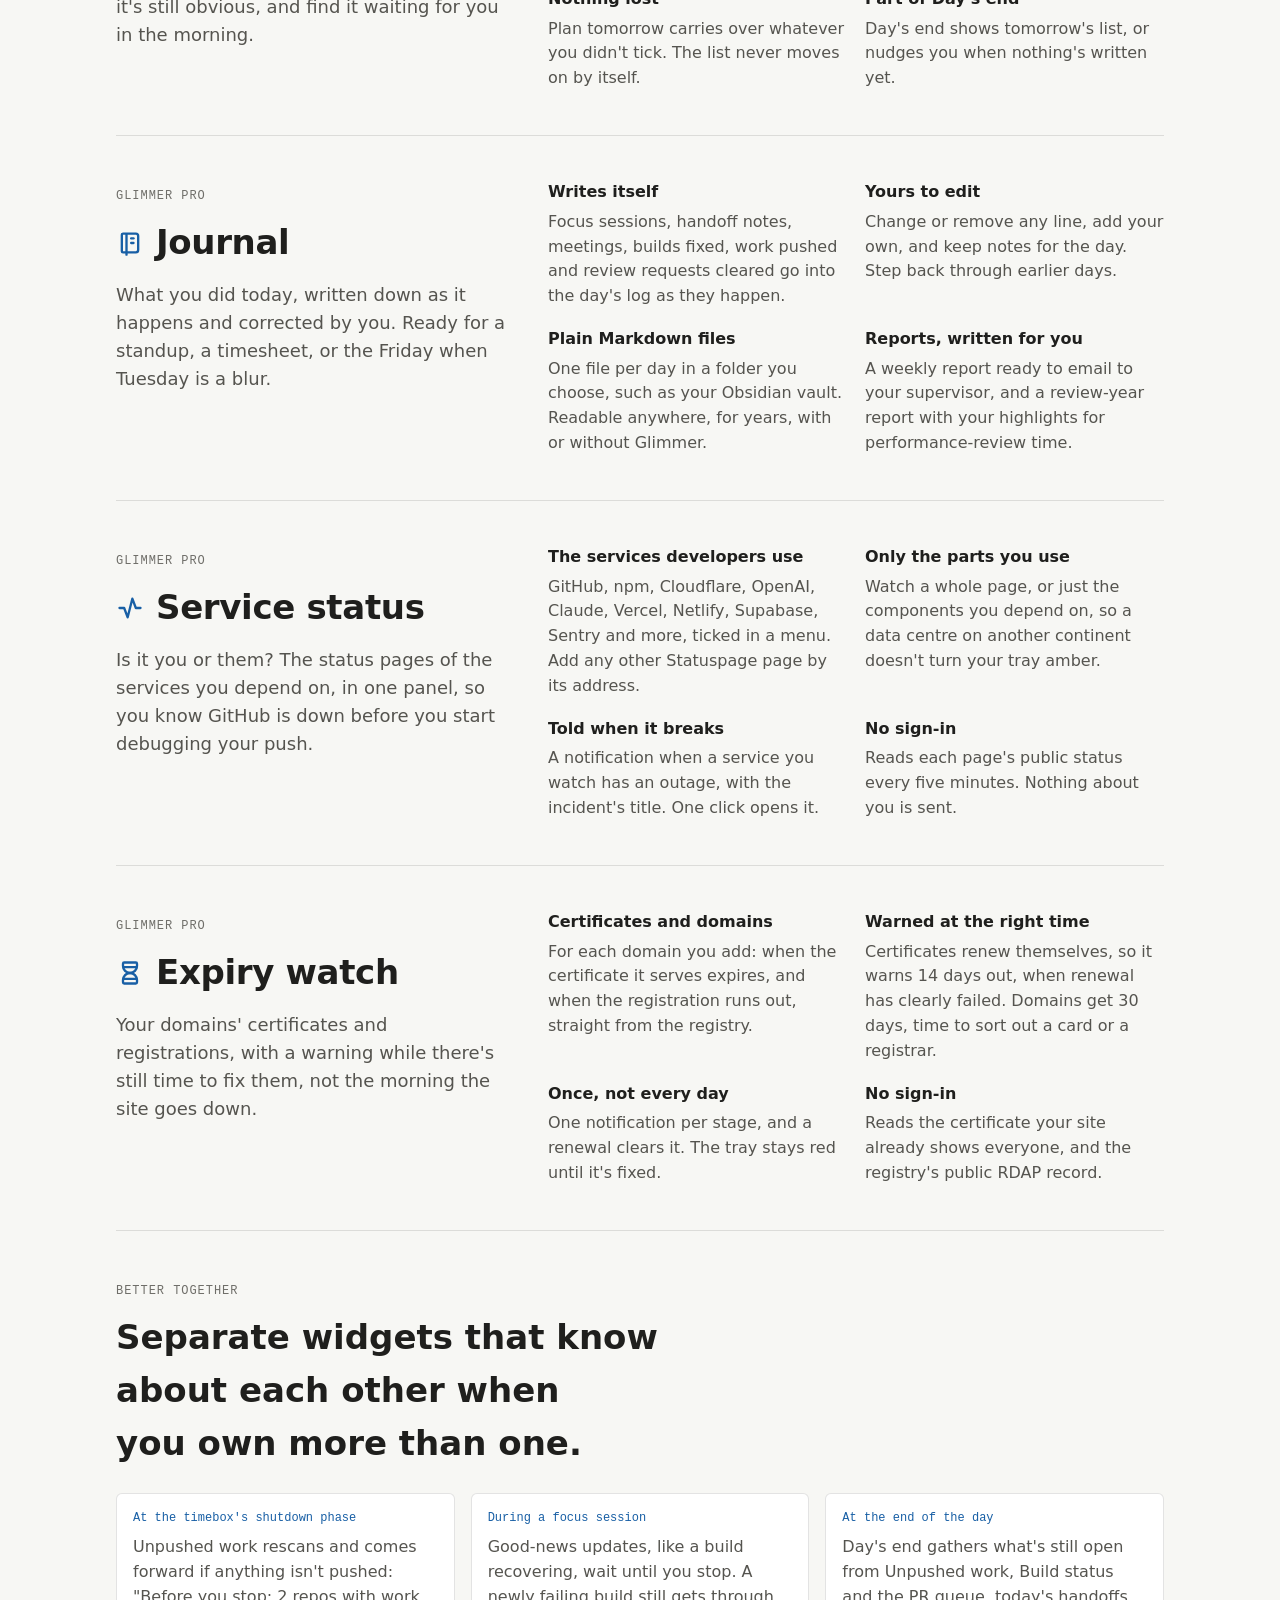
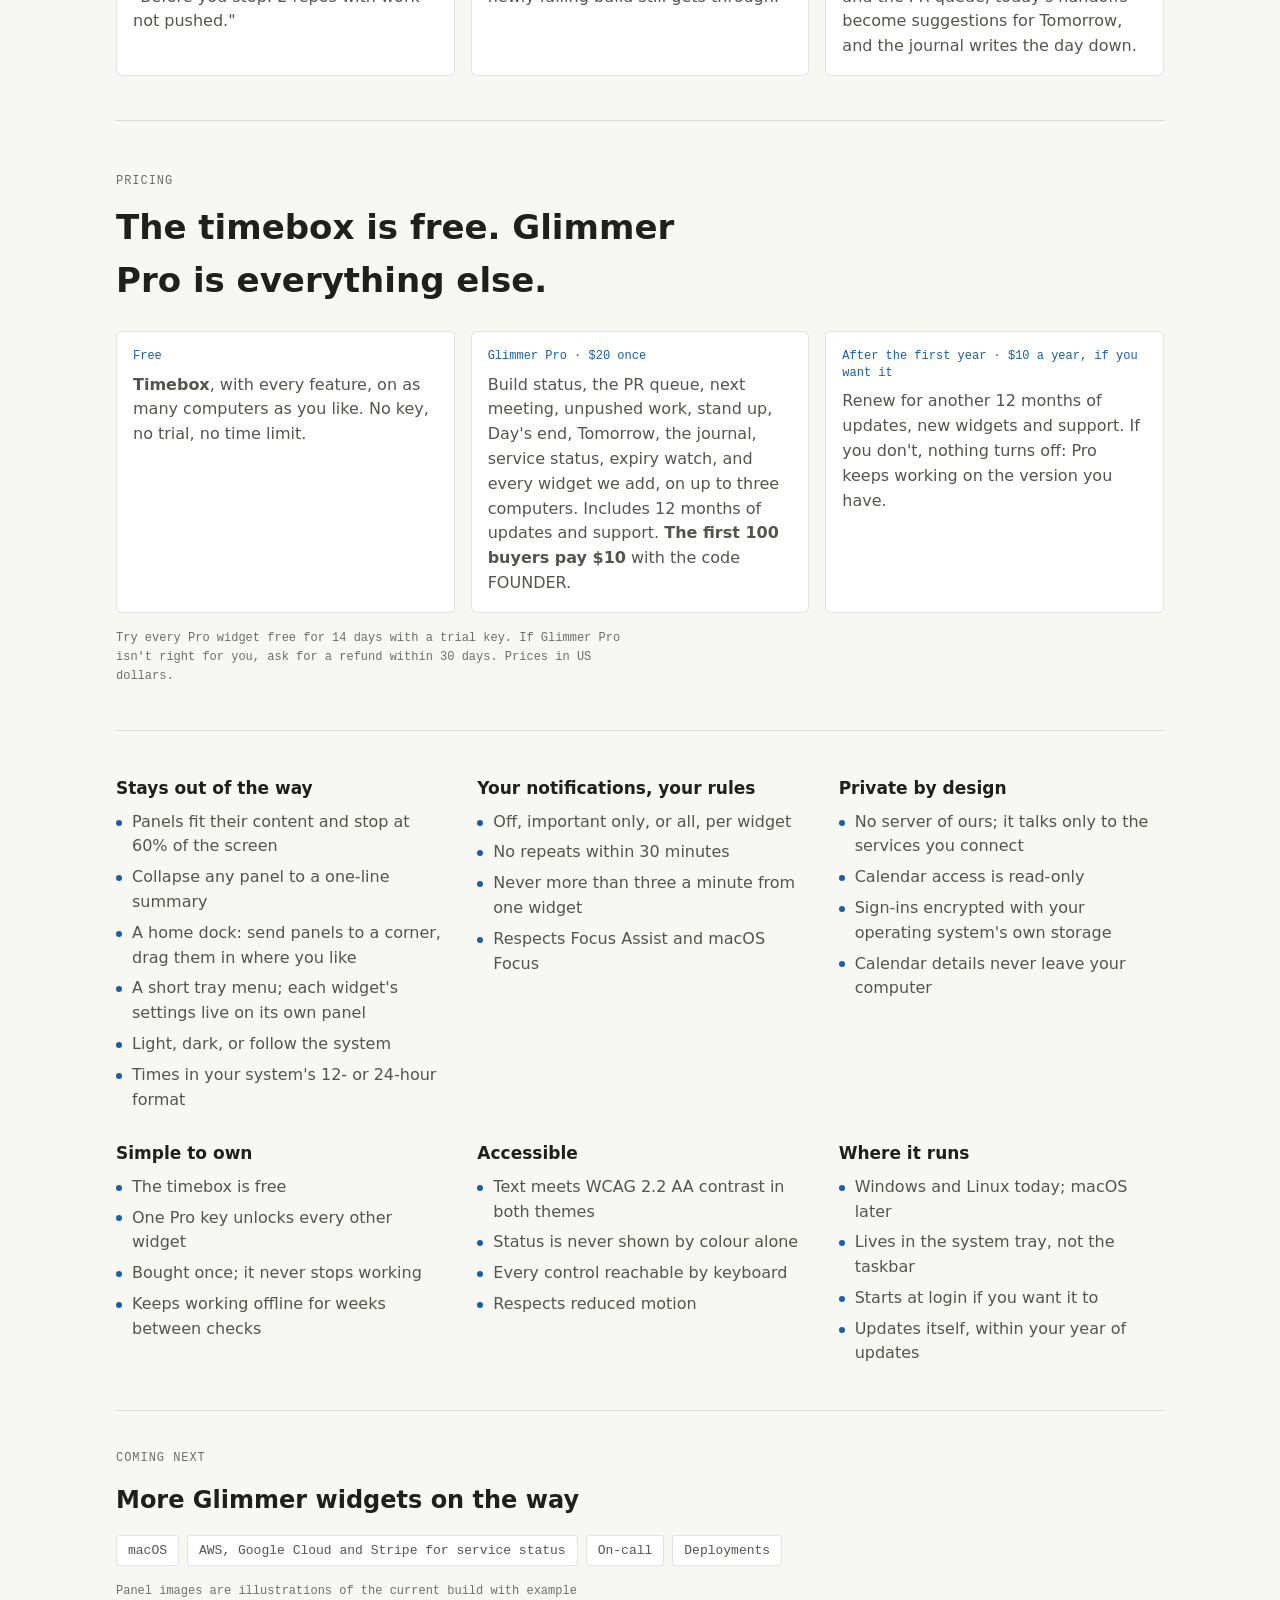
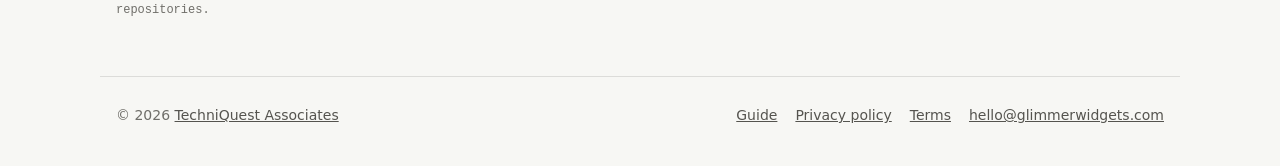
==== commit a9599cc5: "Added Gitea, Forgejo, CircleCI and Buildkite to the guide, home, privacy and beta pages" ====
--- a/index.html
+++ b/index.html
@@ -105,12 +105,12 @@
     <div>
       <span class="eyebrow">Glimmer Pro</span>
       <h2 id="bs"><svg viewBox="0 0 24 24" aria-hidden="true"><use href="#i-traffic"/></svg>Build status</h2>
-      <p class="pitch">Every repository you work on, one line each, worst result first, from GitHub, GitLab, Bitbucket, Azure DevOps, TeamCity and Jenkins, in the cloud or on your company's own server. You see a broken main branch before your teammates have to tell you.</p>
+      <p class="pitch">Every repository you work on, one line each, worst result first, from GitHub, GitLab, Bitbucket, Azure DevOps, Gitea, Forgejo, TeamCity, Jenkins, CircleCI and Buildkite, in the cloud or on your company's own server. You see a broken main branch before your teammates have to tell you.</p>
     </div>
     <div class="feats">
       <div class="feat"><h3>The result that matters</h3><p>Each repo shows the worst of its workflows' latest runs on the default branch. Failing sorts to the top, then running, then passing.</p></div>
       <div class="feat"><h3>Told when it changes</h3><p>A notification when a build starts failing, and a quieter one when it recovers. Several changes at once arrive as one.</p></div>
-      <div class="feat"><h3>One click to the run</h3><p>Click a row or a notification to open that run on GitHub, GitLab, Bitbucket, Azure DevOps, TeamCity or Jenkins.</p></div>
+      <div class="feat"><h3>One click to the run</h3><p>Click a row or a notification to open that run where it ran.</p></div>
       <div class="feat"><h3>Light on your API limits</h3><p>Checks every 60 seconds with conditional requests, so an unchanged repo doesn't use your GitHub rate limit.</p></div>
     </div>
   </section>
@@ -176,7 +176,7 @@
       <div class="feat"><h3>Reviews, oldest first</h3><p>Requests made to you or one of your teams, the longest-waiting at the top.</p></div>
       <div class="feat"><h3>Yours, by what they need</h3><p>Checks failing, changes requested, conflicts, ready to merge or still waiting: one clear state per pull request.</p></div>
       <div class="feat"><h3>Told when it's your turn</h3><p>A notification for a new review request, or when one of yours gets changes requested or starts failing.</p></div>
-      <div class="feat"><h3>One read-only sign-in</h3><p>Sign in once through the Glimmer GitHub App, shared with build status, with its own choice of account. Already use the GitHub CLI? Its accounts work too. GitLab merge requests and Bitbucket and Azure DevOps pull requests are in the same list.</p></div>
+      <div class="feat"><h3>One read-only sign-in</h3><p>Sign in once through the Glimmer GitHub App, shared with build status, with its own choice of account. Already use the GitHub CLI? Its accounts work too. GitLab merge requests and Bitbucket, Azure DevOps, Gitea and Forgejo pull requests are in the same list.</p></div>
     </div>
   </section>
 
@@ -352,7 +352,6 @@
       <span class="chip">AWS, Google Cloud and Stripe for service status</span>
       <span class="chip">On-call</span>
       <span class="chip">Deployments</span>
-      <span class="chip">CircleCI and Buildkite for build status</span>
     </div>
     <p class="foot">Panel images are illustrations of the current build with example repositories.</p>
   </section>
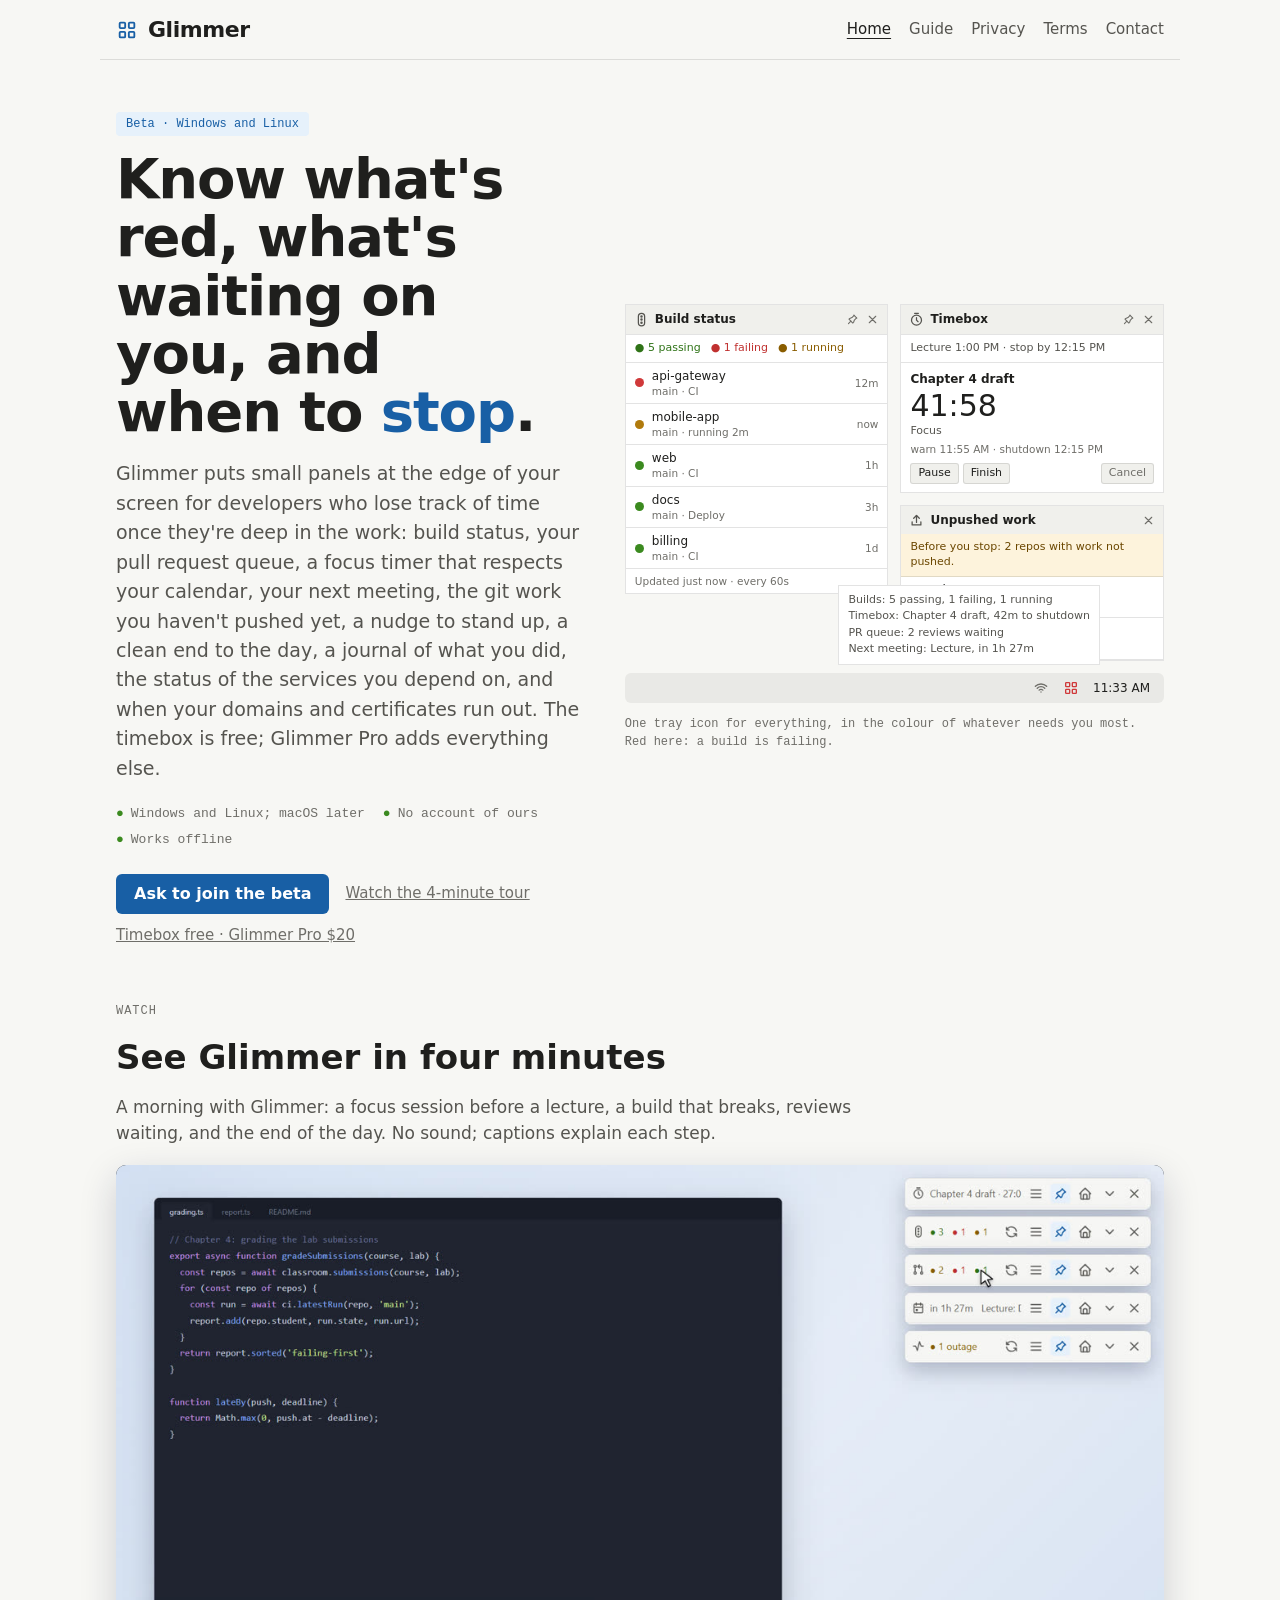
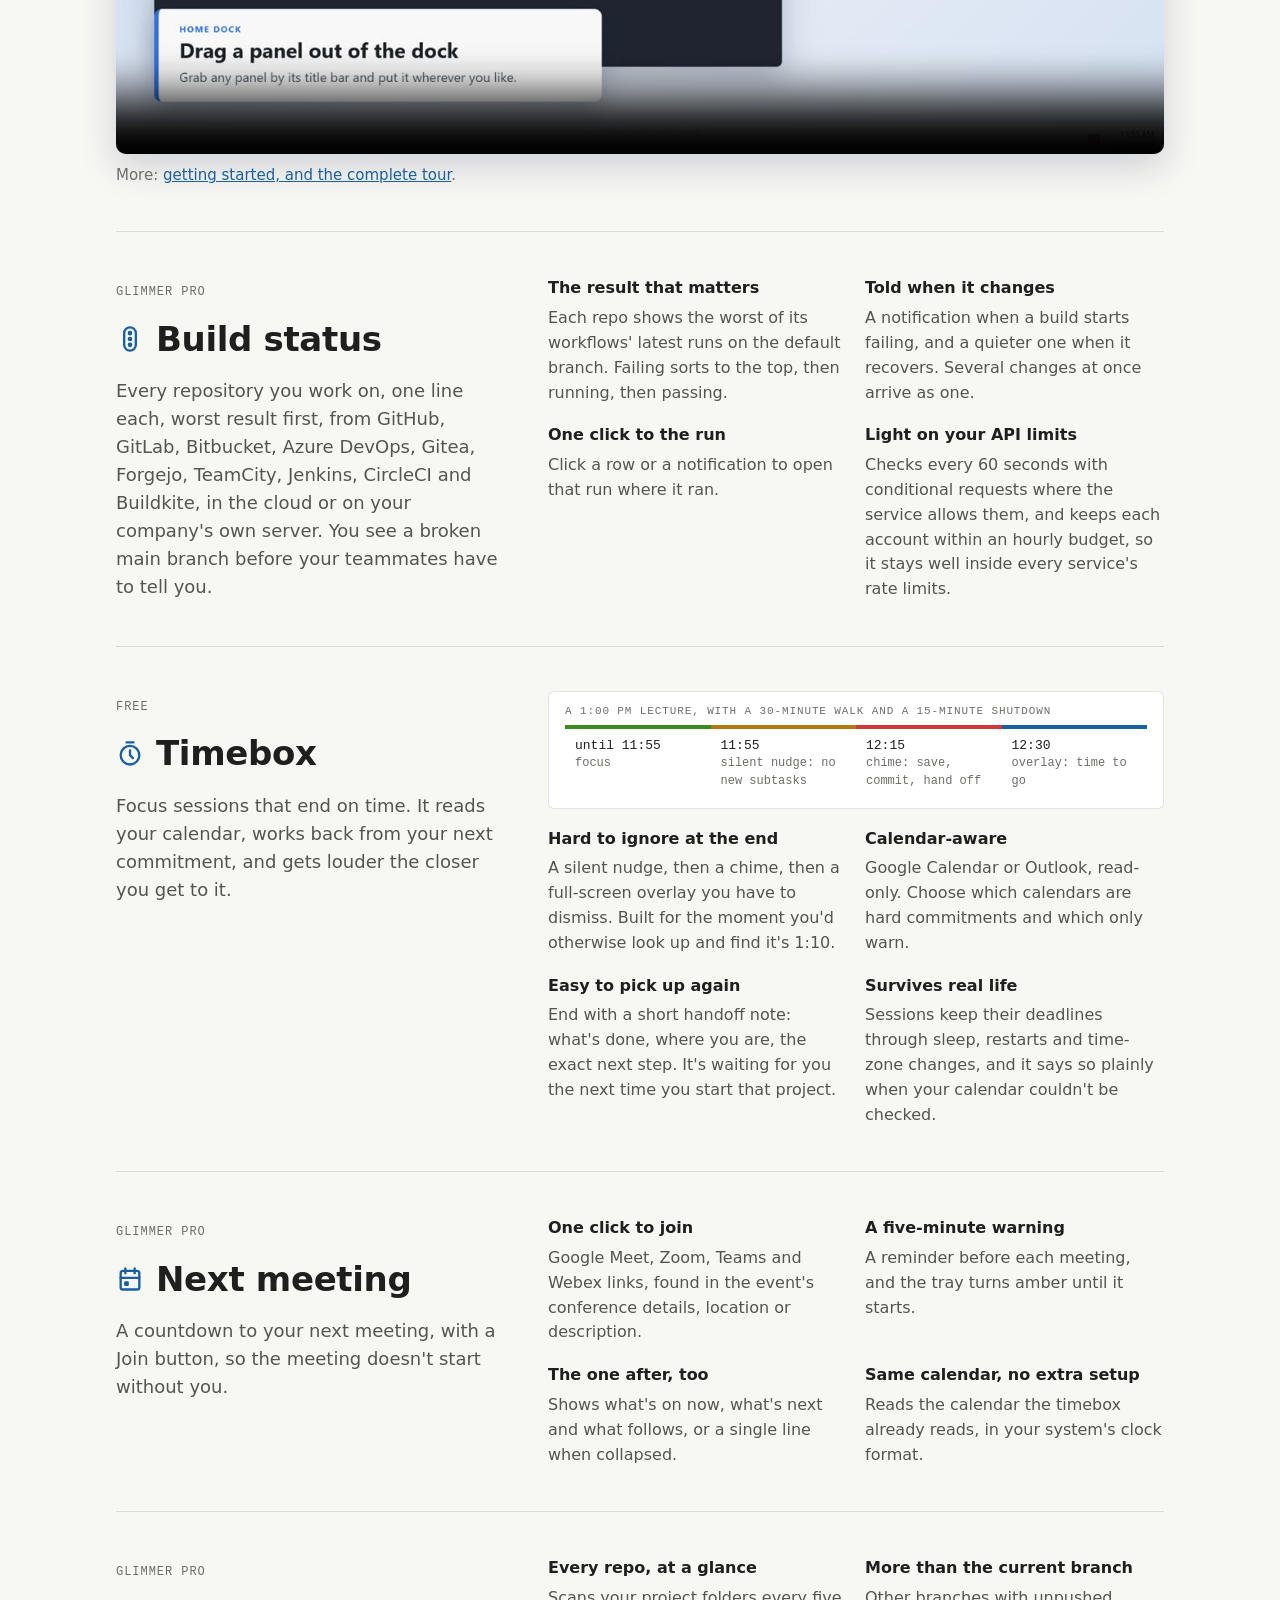
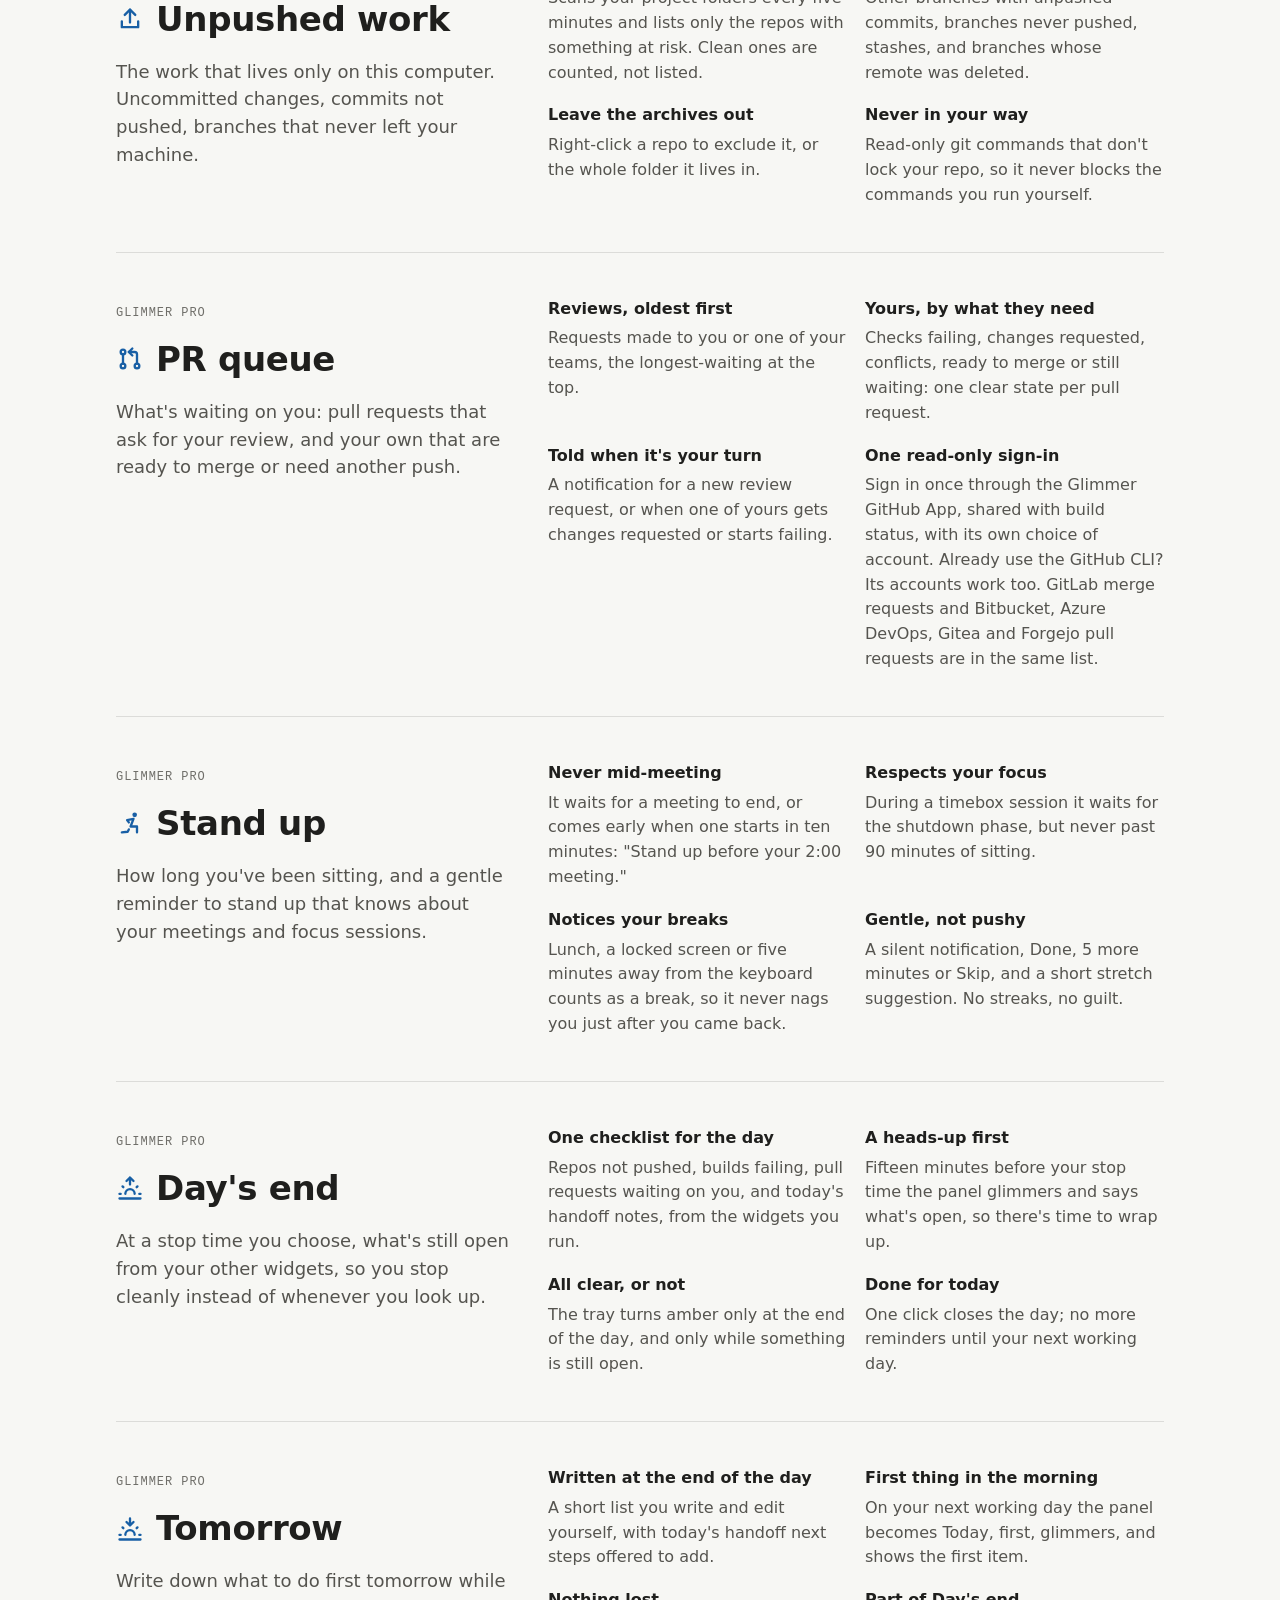
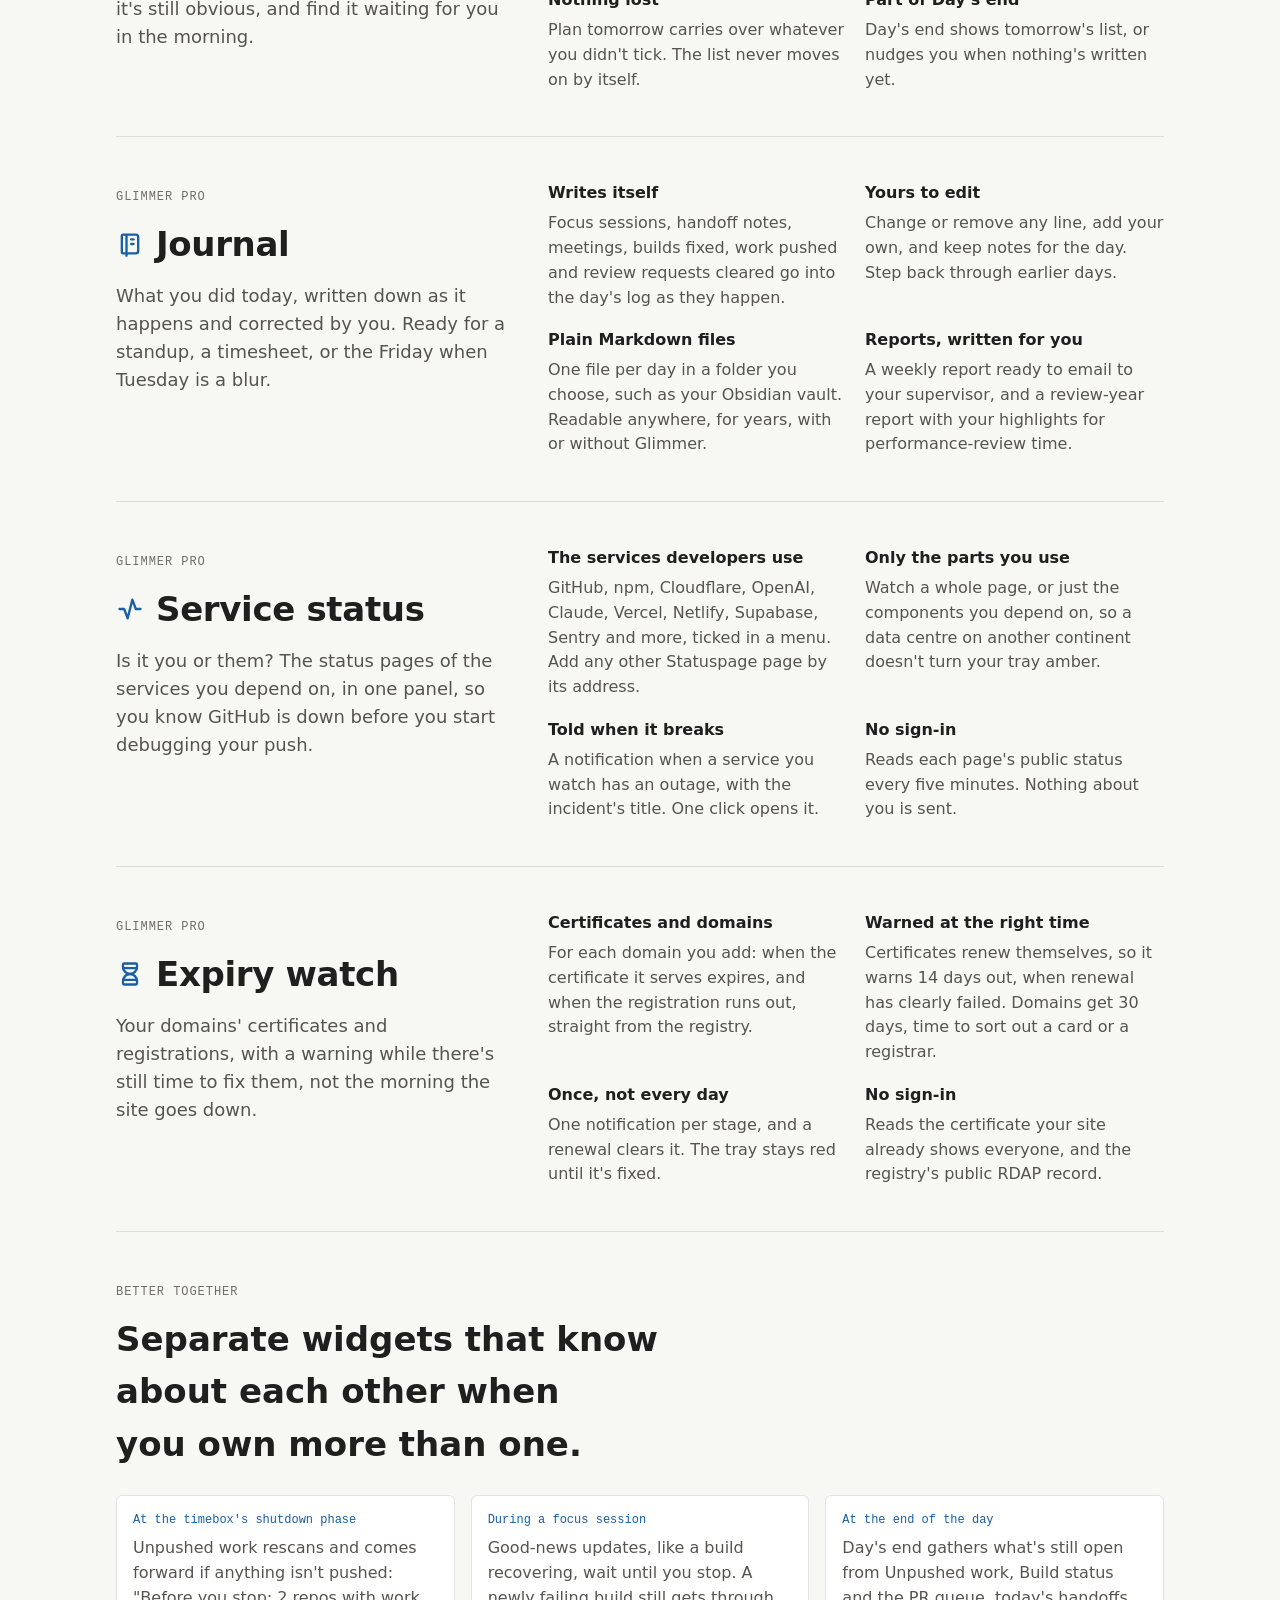
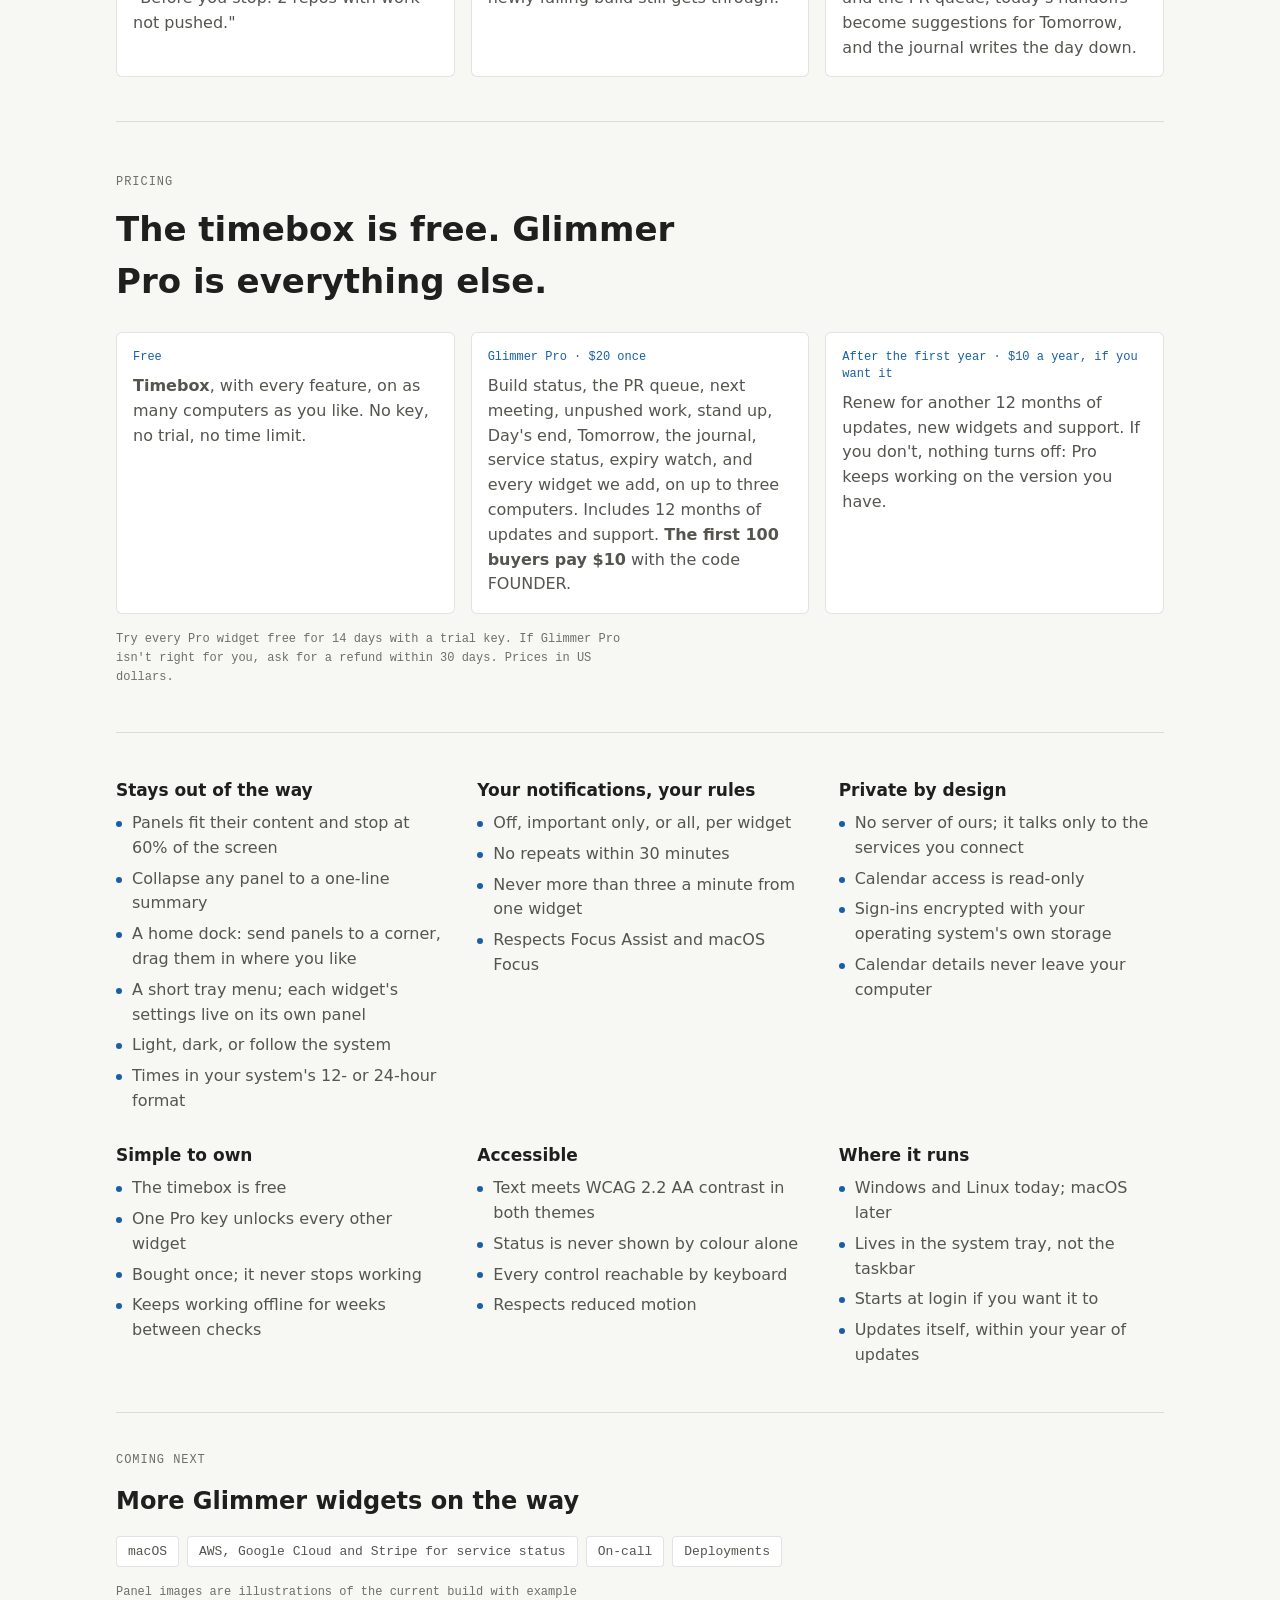
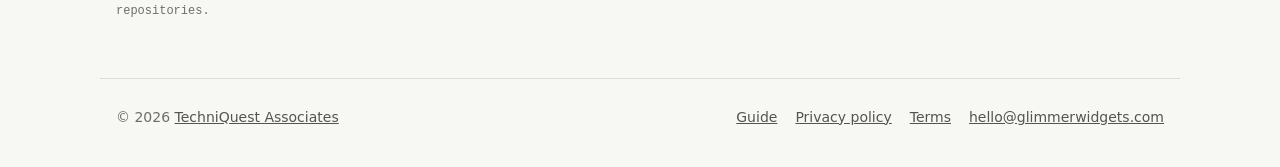
==== commit dc19e779: "Made the API limits feature cover every service" ====
--- a/index.html
+++ b/index.html
@@ -111,7 +111,7 @@
       <div class="feat"><h3>The result that matters</h3><p>Each repo shows the worst of its workflows' latest runs on the default branch. Failing sorts to the top, then running, then passing.</p></div>
       <div class="feat"><h3>Told when it changes</h3><p>A notification when a build starts failing, and a quieter one when it recovers. Several changes at once arrive as one.</p></div>
       <div class="feat"><h3>One click to the run</h3><p>Click a row or a notification to open that run where it ran.</p></div>
-      <div class="feat"><h3>Light on your API limits</h3><p>Checks every 60 seconds with conditional requests, so an unchanged repo doesn't use your GitHub rate limit.</p></div>
+      <div class="feat"><h3>Light on your API limits</h3><p>Checks every 60 seconds with conditional requests where the service allows them, and keeps each account within an hourly budget, so it stays well inside every service's rate limits.</p></div>
     </div>
   </section>
 
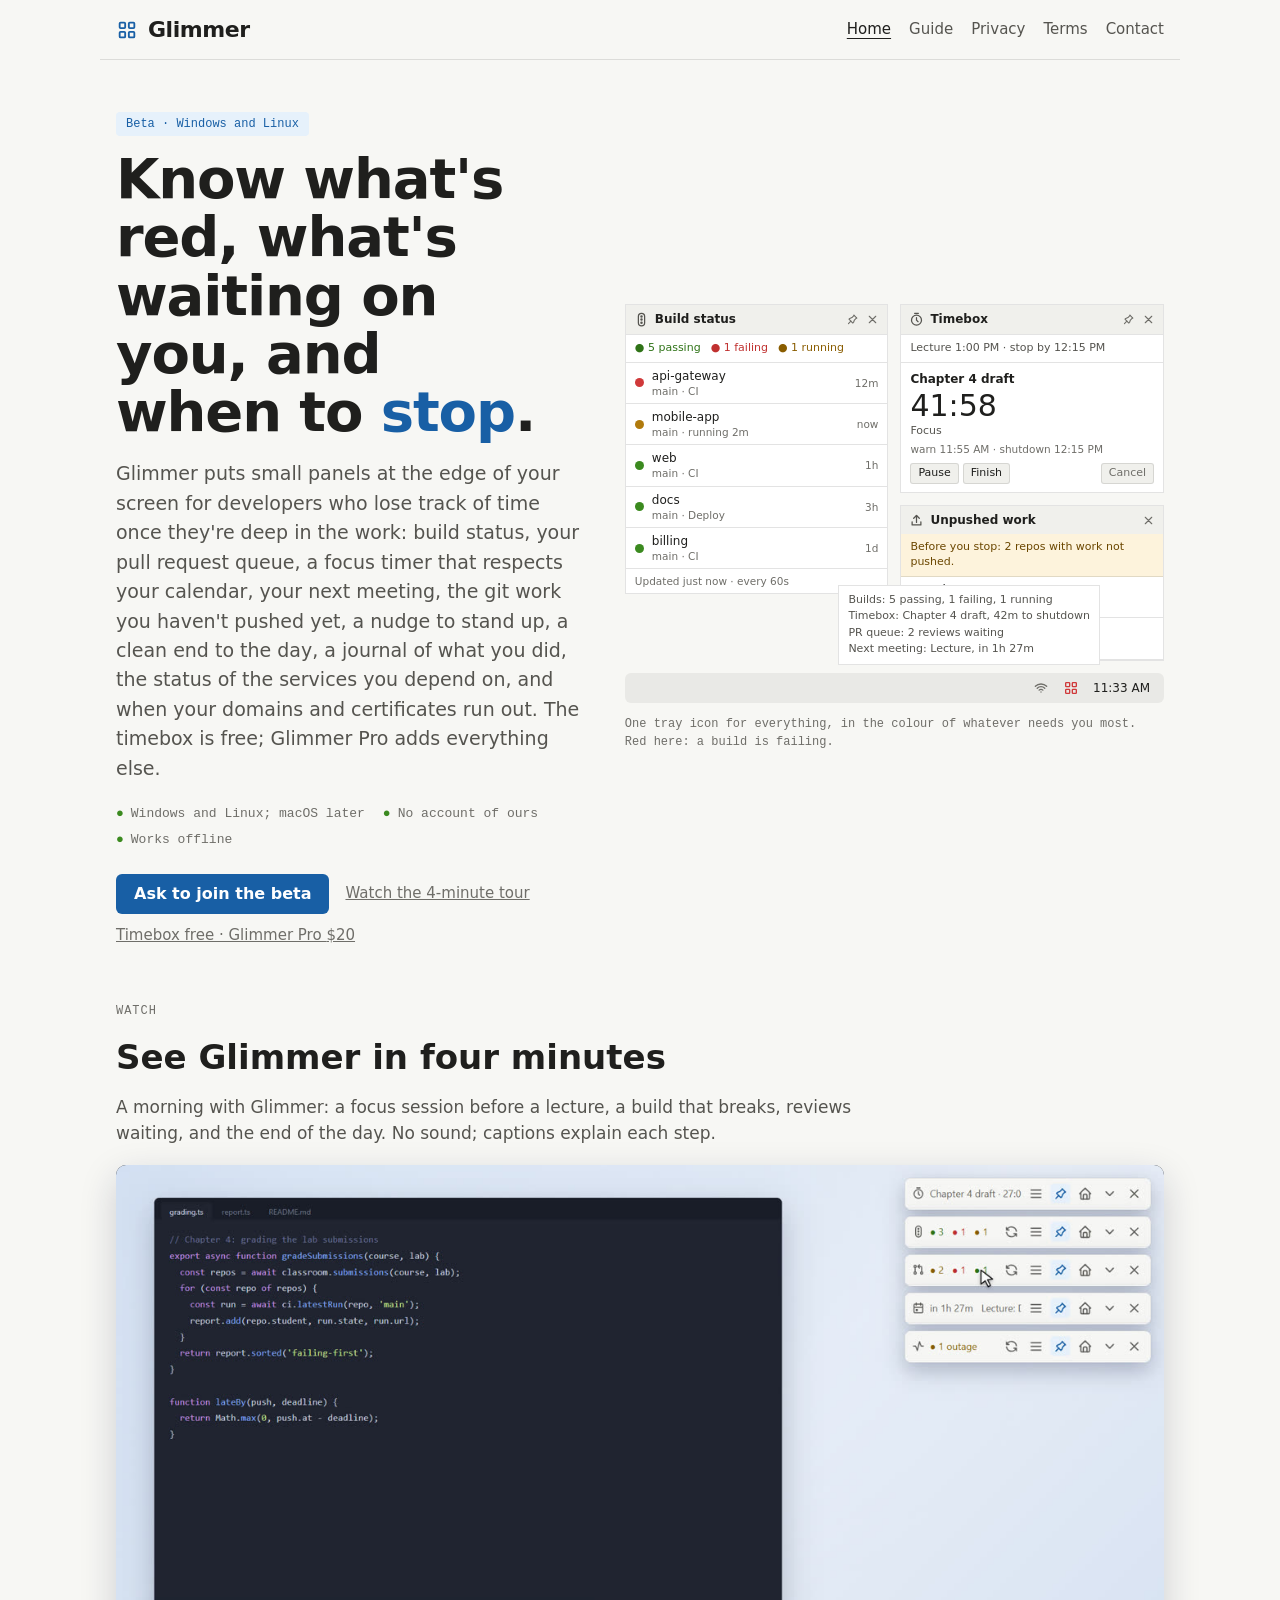
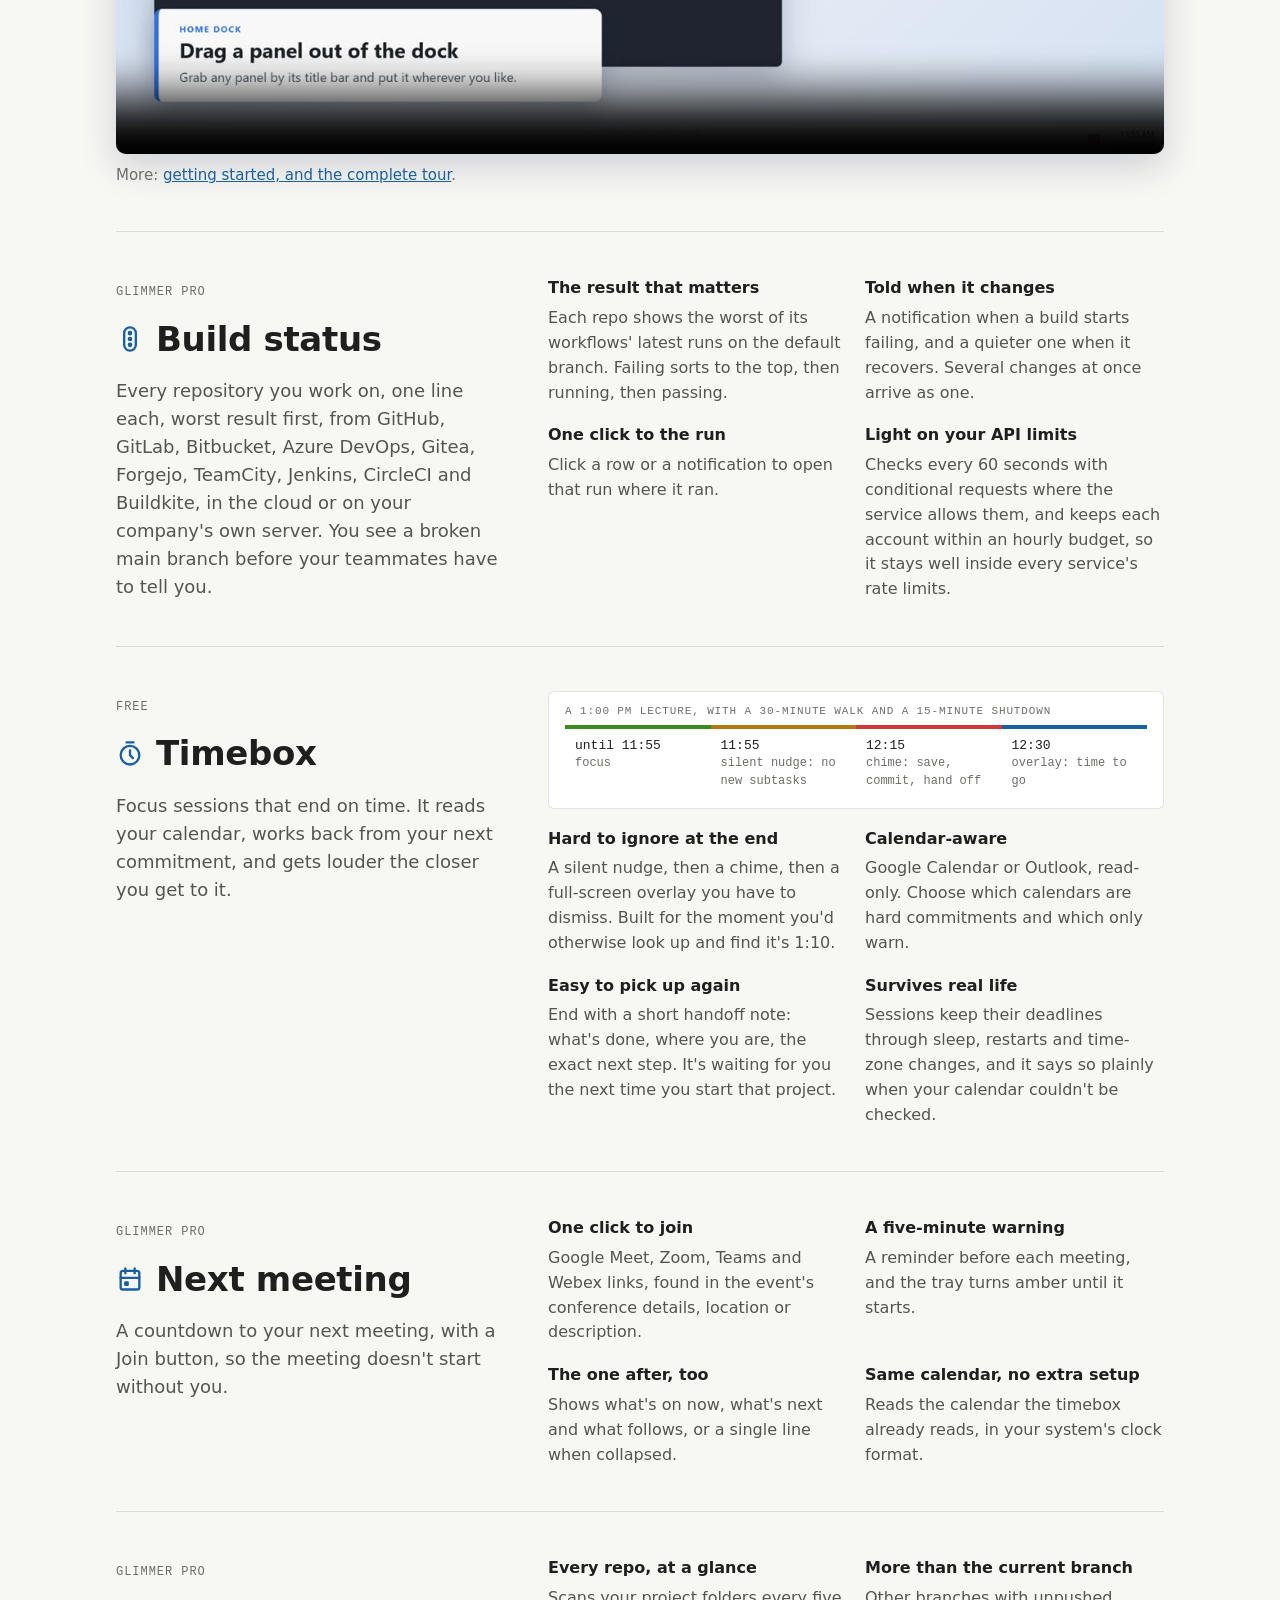
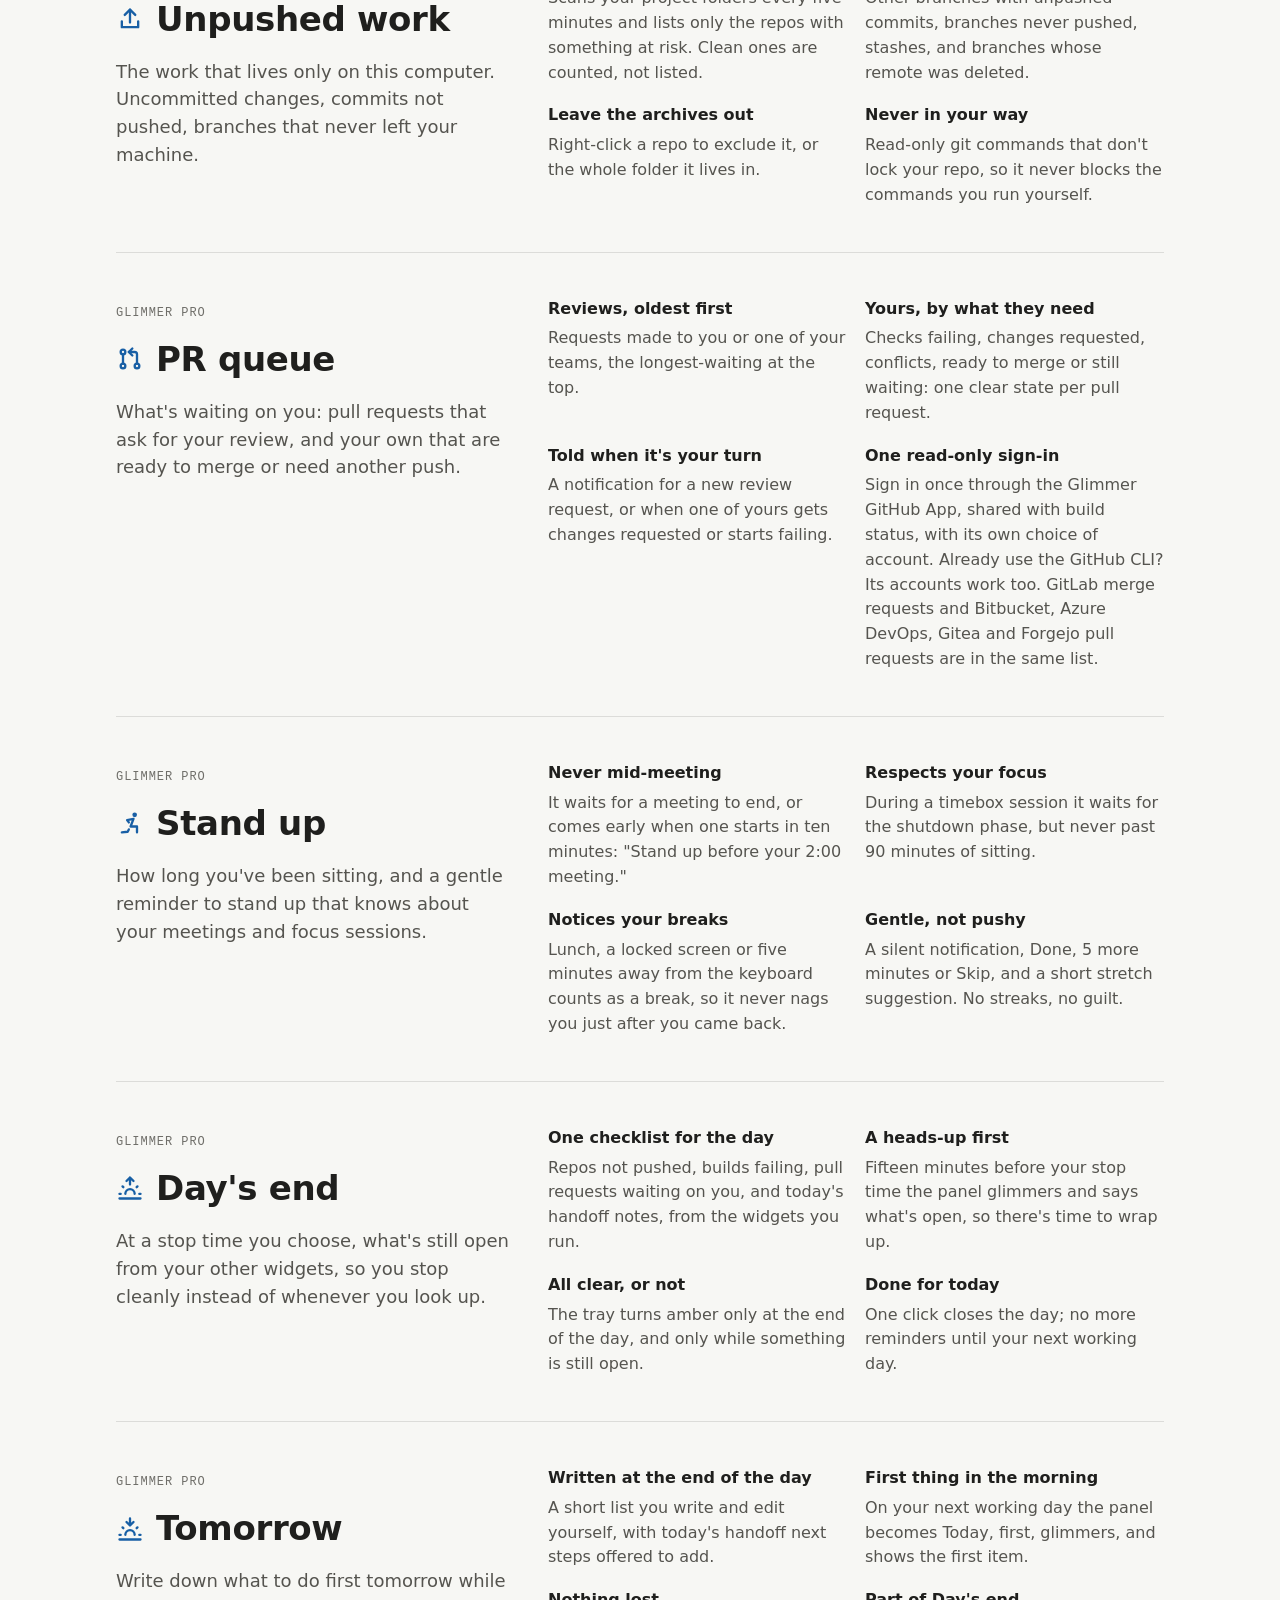
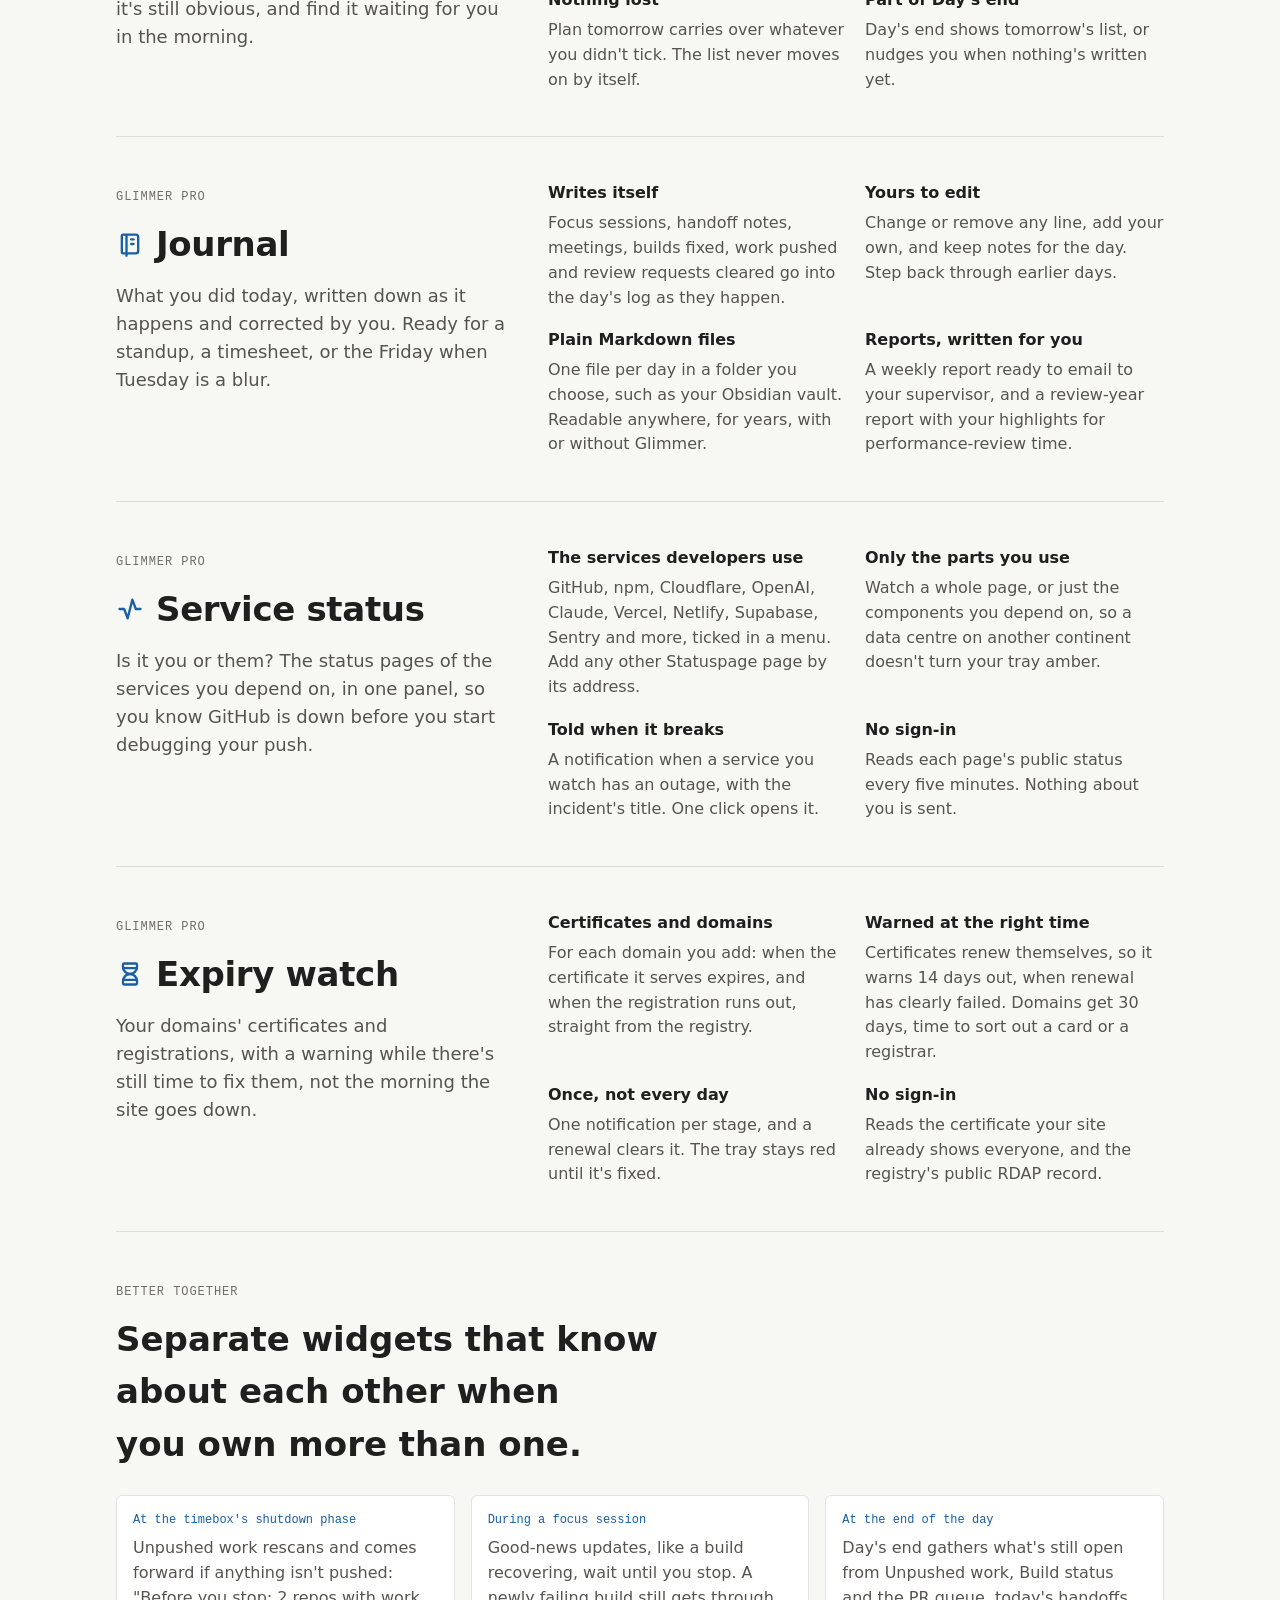
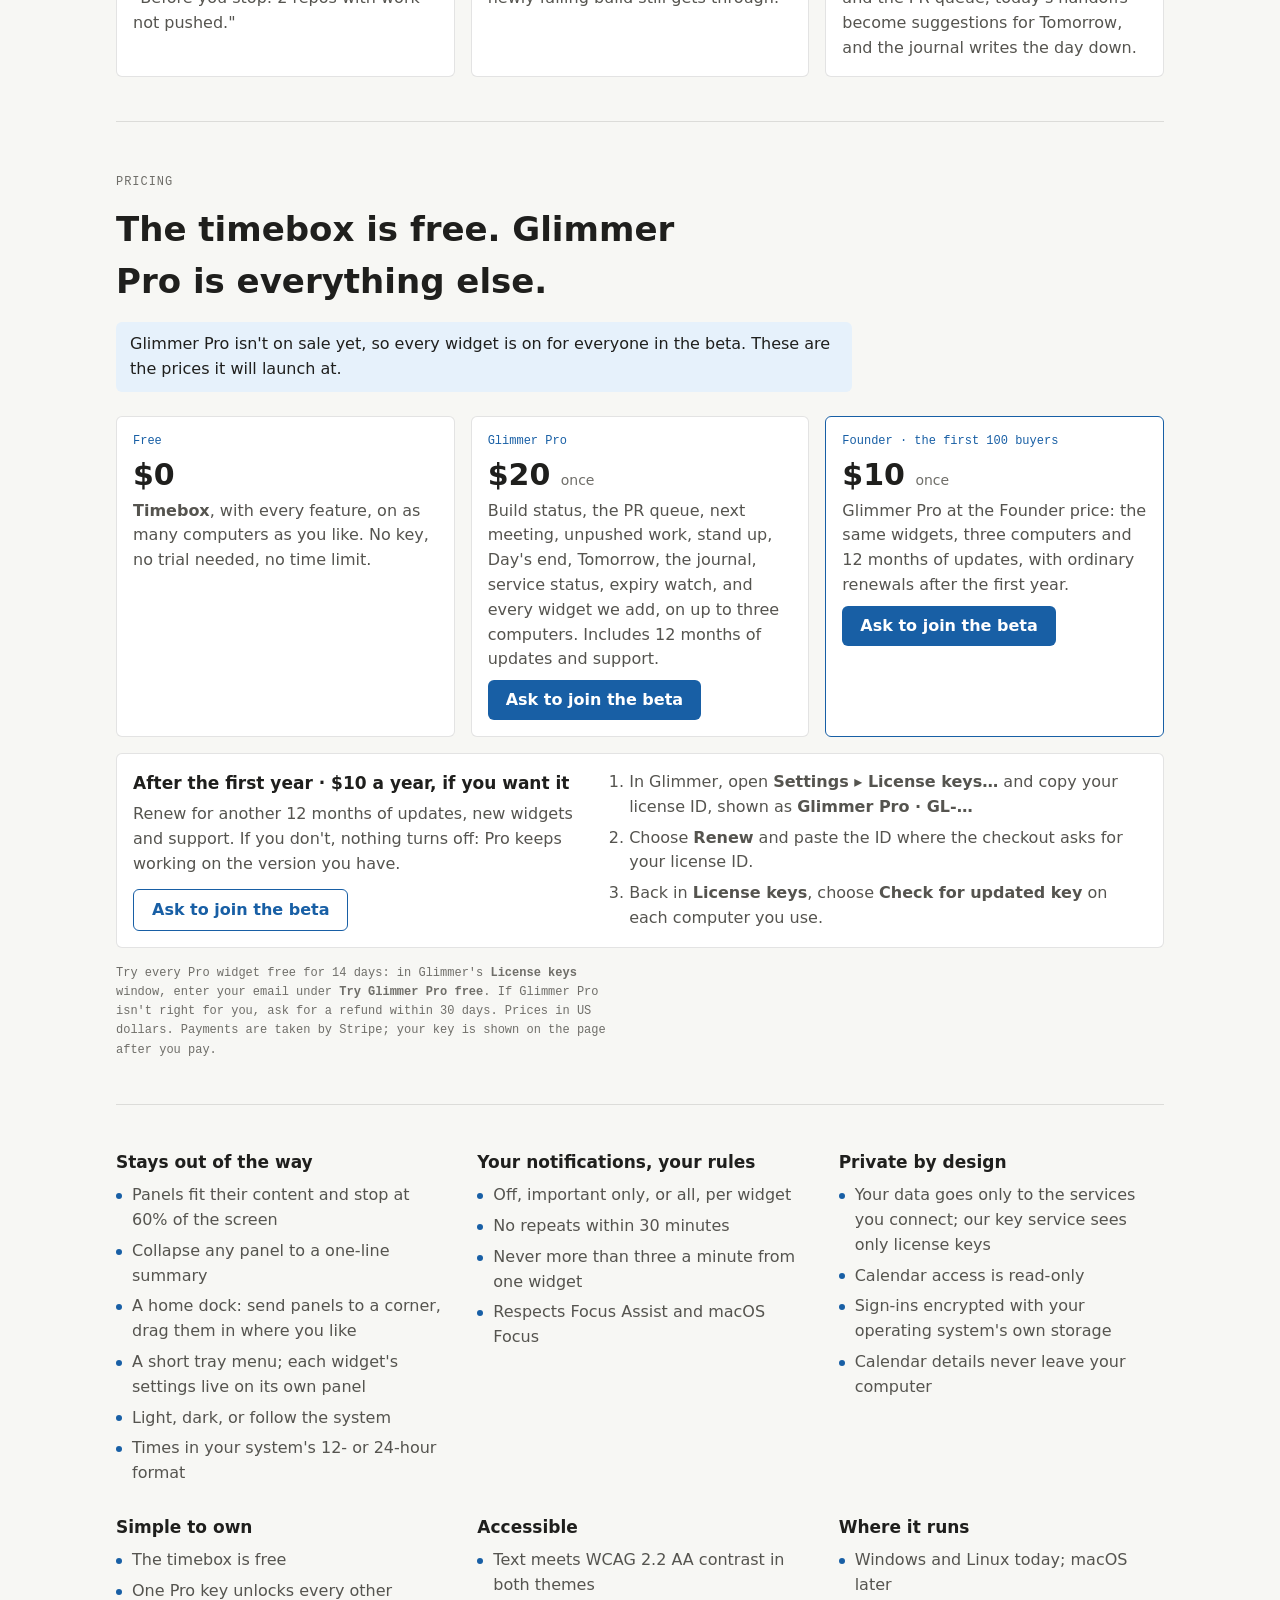
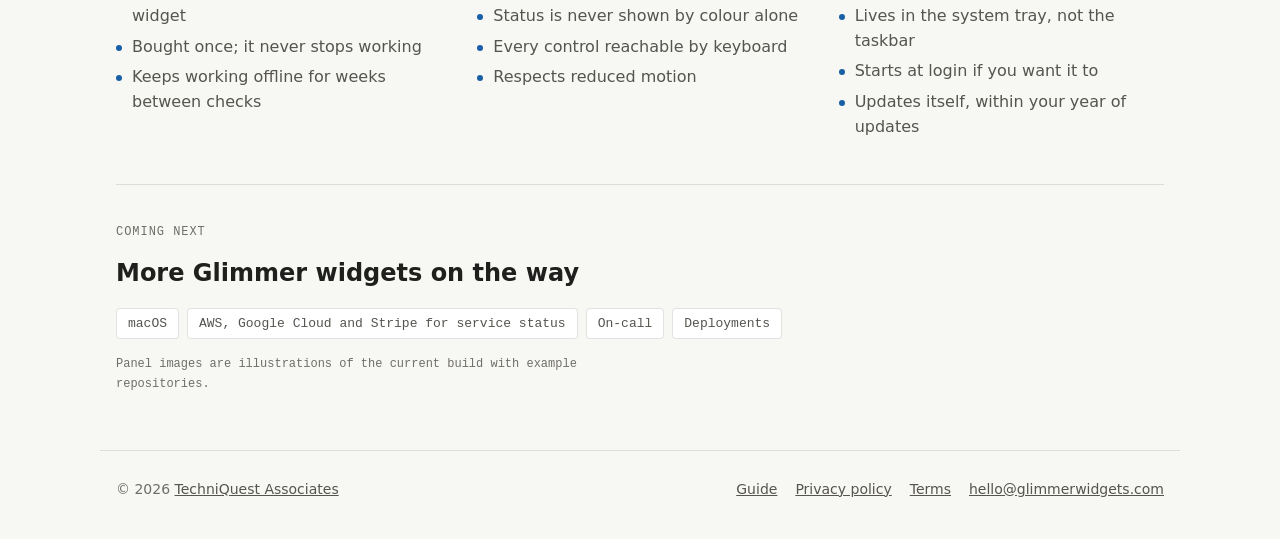
==== commit fb589153: "Sell Glimmer Pro through Stripe Payment Links with a Founder offer, add the thank-you page, and repl" ====
--- a/index.html
+++ b/index.html
@@ -46,7 +46,7 @@
     <h1 id="hero-title">Know what's red, what's waiting on you, and when to <em>stop</em>.</h1>
     <p class="lede">Glimmer puts small panels at the edge of your screen for developers who lose track of time once they're deep in the work: build status, your pull request queue, a focus timer that respects your calendar, your next meeting, the git work you haven't pushed yet, a nudge to stand up, a clean end to the day, a journal of what you did, the status of the services you depend on, and when your domains and certificates run out. The timebox is free; Glimmer Pro adds everything else.</p>
     <div class="facts"><span>Windows and Linux; macOS later</span><span>No account of ours</span><span>Works offline</span></div>
-    <div class="cta"><a class="btn" href="mailto:hello@glimmerwidgets.com?subject=Glimmer%20beta">Ask to join the beta</a><a class="note" href="#watch">Watch the 4-minute tour</a><a class="note" href="#pricing">Timebox free · Glimmer Pro $20</a></div>
+    <div class="cta"><a class="btn" href="mailto:hello@glimmerwidgets.com?subject=Glimmer%20beta">Ask to join the beta</a><a class="note" href="#watch">Watch the 4-minute tour</a><a class="note" href="#pricing">Timebox free · Glimmer Pro <span data-price="pro">$20</span></a></div>
   </div>
 
   <div class="desk" role="img" aria-label="Three Glimmer panels on a desktop: build status with one failing build, a timebox counting down to 12:15 PM before a 1:00 PM lecture, and unpushed work listing two repos, above a taskbar whose single tray icon is red because a build is failing.">
@@ -274,15 +274,46 @@
     </div>
   </section>
 
+  <!-- Prices and Payment Links are set in store.js, in its STORE block at the top.
+       The prices written in this section are only what shows without JavaScript;
+       store.js replaces every [data-price] with its own figures. -->
   <section class="together" id="pricing" aria-labelledby="pr">
     <span class="eyebrow">Pricing</span>
     <h2 id="pr">The timebox is free. Glimmer Pro is everything else.</h2>
-    <div class="flows">
-      <div class="flow"><span class="when">Free</span><p><strong>Timebox</strong>, with every feature, on as many computers as you like. No key, no trial, no time limit.</p></div>
-      <div class="flow"><span class="when">Glimmer Pro · $20 once</span><p>Build status, the PR queue, next meeting, unpushed work, stand up, Day's end, Tomorrow, the journal, service status, expiry watch, and every widget we add, on up to three computers. Includes 12 months of updates and support. <strong>The first 100 buyers pay $10</strong> with the code FOUNDER.</p></div>
-      <div class="flow"><span class="when">After the first year · $10 a year, if you want it</span><p>Renew for another 12 months of updates, new widgets and support. If you don't, nothing turns off: Pro keeps working on the version you have.</p></div>
-    </div>
-    <p class="foot">Try every Pro widget free for 14 days with a trial key. If Glimmer Pro isn't right for you, ask for a refund within 30 days. Prices in US dollars.</p>
+    <p class="store-closed" id="store-closed">Glimmer Pro isn't on sale yet, so every widget is on for everyone in the beta. These are the prices it will launch at.</p>
+    <div class="flows plans">
+      <div class="flow plan">
+        <span class="when">Free</span>
+        <p class="price">$0</p>
+        <p><strong>Timebox</strong>, with every feature, on as many computers as you like. No key, no trial needed, no time limit.</p>
+      </div>
+      <div class="flow plan">
+        <span class="when">Glimmer Pro</span>
+        <p class="price"><span data-price="pro">$20</span> <span class="per">once</span></p>
+        <p>Build status, the PR queue, next meeting, unpushed work, stand up, Day's end, Tomorrow, the journal, service status, expiry watch, and every widget we add, on up to three computers. Includes 12 months of updates and support.</p>
+        <a class="btn" data-buy="pro" href="mailto:hello@glimmerwidgets.com?subject=Glimmer%20beta">Ask to join the beta</a>
+      </div>
+      <div class="flow plan founder">
+        <span class="when">Founder · the first <span data-founder-limit>100</span> buyers</span>
+        <p class="price"><span data-price="founder">$10</span> <span class="per">once</span></p>
+        <p>Glimmer Pro at the Founder price: the same widgets, three computers and 12 months of updates, with ordinary renewals after the first year.</p>
+        <p class="left" id="founder-left" role="status" hidden></p>
+        <a class="btn" data-buy="founder" href="mailto:hello@glimmerwidgets.com?subject=Glimmer%20beta">Ask to join the beta</a>
+      </div>
+    </div>
+    <div class="renew" id="renew">
+      <div>
+        <h3>After the first year · <span data-price="renewal">$10</span> a year, if you want it</h3>
+        <p>Renew for another 12 months of updates, new widgets and support. If you don't, nothing turns off: Pro keeps working on the version you have.</p>
+      </div>
+      <ol>
+        <li>In Glimmer, open <strong>Settings ▸ License keys…</strong> and copy your license ID, shown as <strong>Glimmer Pro · GL-…</strong></li>
+        <li>Choose <strong>Renew</strong> and paste the ID where the checkout asks for your license ID.</li>
+        <li>Back in <strong>License keys</strong>, choose <strong>Check for updated key</strong> on each computer you use.</li>
+      </ol>
+      <a class="btn quiet" data-buy="renewal" href="mailto:hello@glimmerwidgets.com?subject=Glimmer%20beta">Ask to join the beta</a>
+    </div>
+    <p class="foot">Try every Pro widget free for 14 days: in Glimmer's <strong>License keys</strong> window, enter your email under <strong>Try Glimmer Pro free</strong>. If Glimmer Pro isn't right for you, ask for a refund within 30 days. Prices in US dollars. Payments are taken by Stripe; your key is shown on the page after you pay.</p>
   </section>
 
   <section class="facts-grid" aria-label="Details">
@@ -309,7 +340,7 @@
     <div>
       <h3>Private by design</h3>
       <ul>
-        <li>No server of ours; it talks only to the services you connect</li>
+        <li>Your data goes only to the services you connect; our key service sees only license keys</li>
         <li>Calendar access is read-only</li>
         <li>Sign-ins encrypted with your operating system's own storage</li>
         <li>Calendar details never leave your computer</li>
@@ -362,5 +393,6 @@
   <nav aria-label="Footer"><a href="guide.html">Guide</a><a href="privacy.html">Privacy policy</a><a href="terms.html">Terms</a><a href="mailto:hello@glimmerwidgets.com">hello@glimmerwidgets.com</a></nav>
 </footer>
 
+<script src="store.js" defer></script>
 </body>
 </html>
--- a/site.css
+++ b/site.css
@@ -216,3 +216,41 @@
 .watch .note { font-size: 15px; color: var(--ink-3); }
 .watch video, .doc video { display: block; width: 100%; height: auto; margin-top: 18px; border-radius: 10px; background: #0d1117; box-shadow: 0 12px 36px rgba(20, 30, 60, .18); }
 .doc kbd { font: 13px var(--font-mono); border: 1px solid var(--rule); border-bottom-width: 2px; border-radius: 4px; padding: 0 5px; background: var(--surface); }
+
+/* ---------- Pricing: plans, the Founder count and renewing (store.js) ---------- */
+.store-closed { margin-top: 14px; padding: 10px 14px; border-radius: 6px; background: var(--accent-soft); color: var(--ink); font-size: 16px; max-width: 46em; }
+.store-closed[hidden] { display: none; }
+.plans .plan { display: flex; flex-direction: column; gap: 8px; }
+.plan > .btn, .plan > .left { margin-top: auto; }
+.plan > .left + .btn { margin-top: 0; }
+.plan .price { font: 700 30px/1.1 var(--font-display); color: var(--ink); }
+.plan .price .per { font: 500 14px var(--font-body); color: var(--ink-3); }
+.plan .btn { align-self: flex-start; text-align: center; }
+.plan .left { font: 500 13px/1.4 var(--font-mono); color: var(--ok-text); }
+.plan .left.sold-out { color: var(--danger-text); }
+.founder { border-color: var(--accent); }
+.btn.quiet { background: var(--surface); color: var(--accent); border: 1px solid var(--accent); }
+.btn.disabled { background: var(--bar); color: var(--ink-3); border: 1px solid var(--rule); cursor: not-allowed; filter: none; }
+.renew { margin-top: 16px; background: var(--surface); border: 1px solid var(--rule); border-radius: 6px; padding: 16px; display: grid; grid-template-columns: minmax(0, 1fr) minmax(0, 1.2fr); gap: 12px 28px; align-items: start; }
+.renew h3 { font-size: 17px; font-weight: 700; }
+.renew p, .renew ol { color: var(--ink-2); font-size: 16px; }
+.renew p { margin-top: 6px; }
+.renew ol { margin: 0; padding-left: 20px; display: grid; gap: 6px; grid-row: span 2; }
+.renew .btn { justify-self: start; }
+@media (max-width: 860px) {
+  .renew { grid-template-columns: minmax(0, 1fr); }
+  .renew ol { grid-row: auto; }
+}
+
+/* ---------- Thank-you page (thanks.html) ---------- */
+.thanks .key-status { margin-top: 14px; font-size: 18px; color: var(--ink); }
+.thanks .key-status[hidden] { display: none; }
+#licenses { display: grid; gap: 16px; margin-top: 20px; }
+.key-card { background: var(--surface); border: 1px solid var(--rule); border-radius: 6px; padding: 18px 20px; display: grid; gap: 10px; }
+.doc .key-card h2 { margin-top: 0; }
+.doc .key-card p { margin-top: 0; }
+.key-id { font: 500 14px/1.4 var(--font-mono); color: var(--ink-2); }
+.key-label { font-size: 14px; color: var(--ink-3); }
+.key-text { width: 100%; min-width: 0; resize: none; font: 13px/1.5 var(--font-mono); color: var(--ink); background: var(--paper); border: 1px solid var(--rule); border-radius: 6px; padding: 10px 12px; overflow-wrap: anywhere; word-break: break-all; }
+.key-text:focus { outline: 2px solid var(--accent); outline-offset: 1px; }
+.key-card .btn { justify-self: start; cursor: pointer; border: 0; }
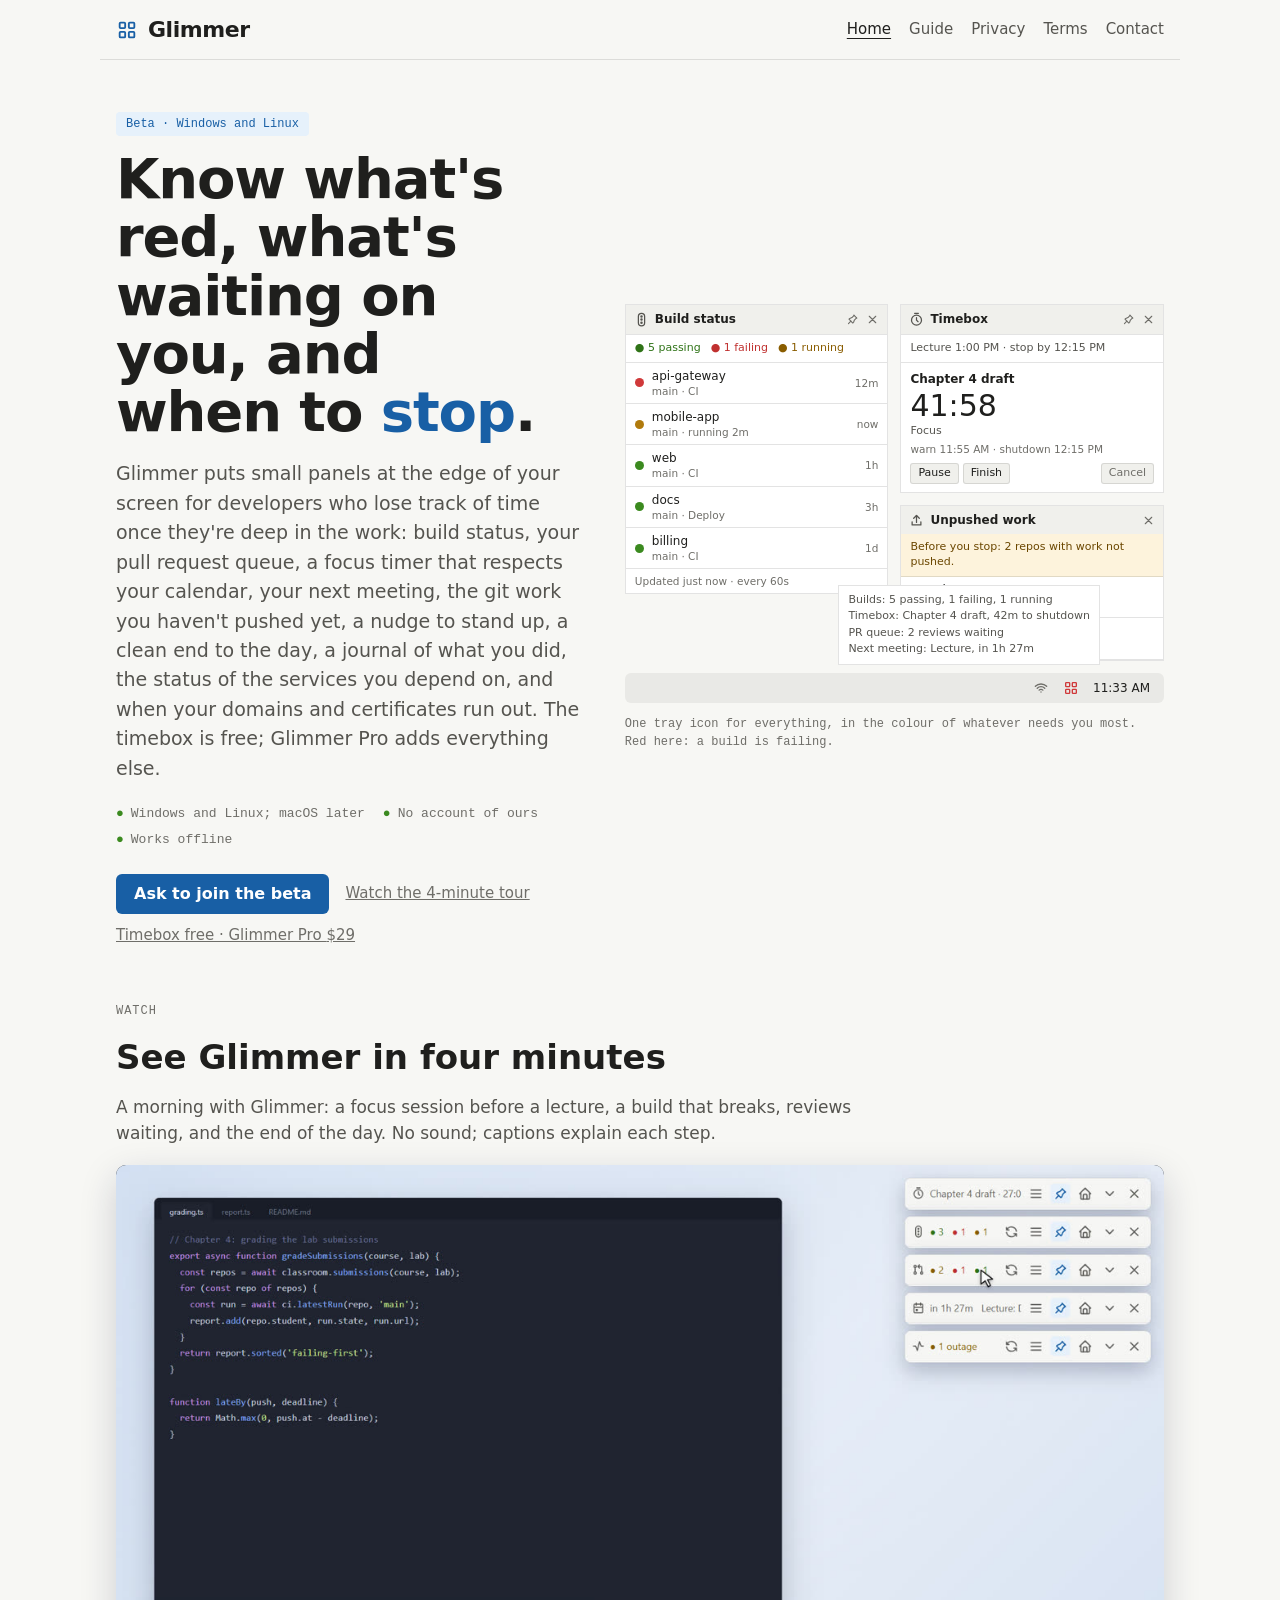
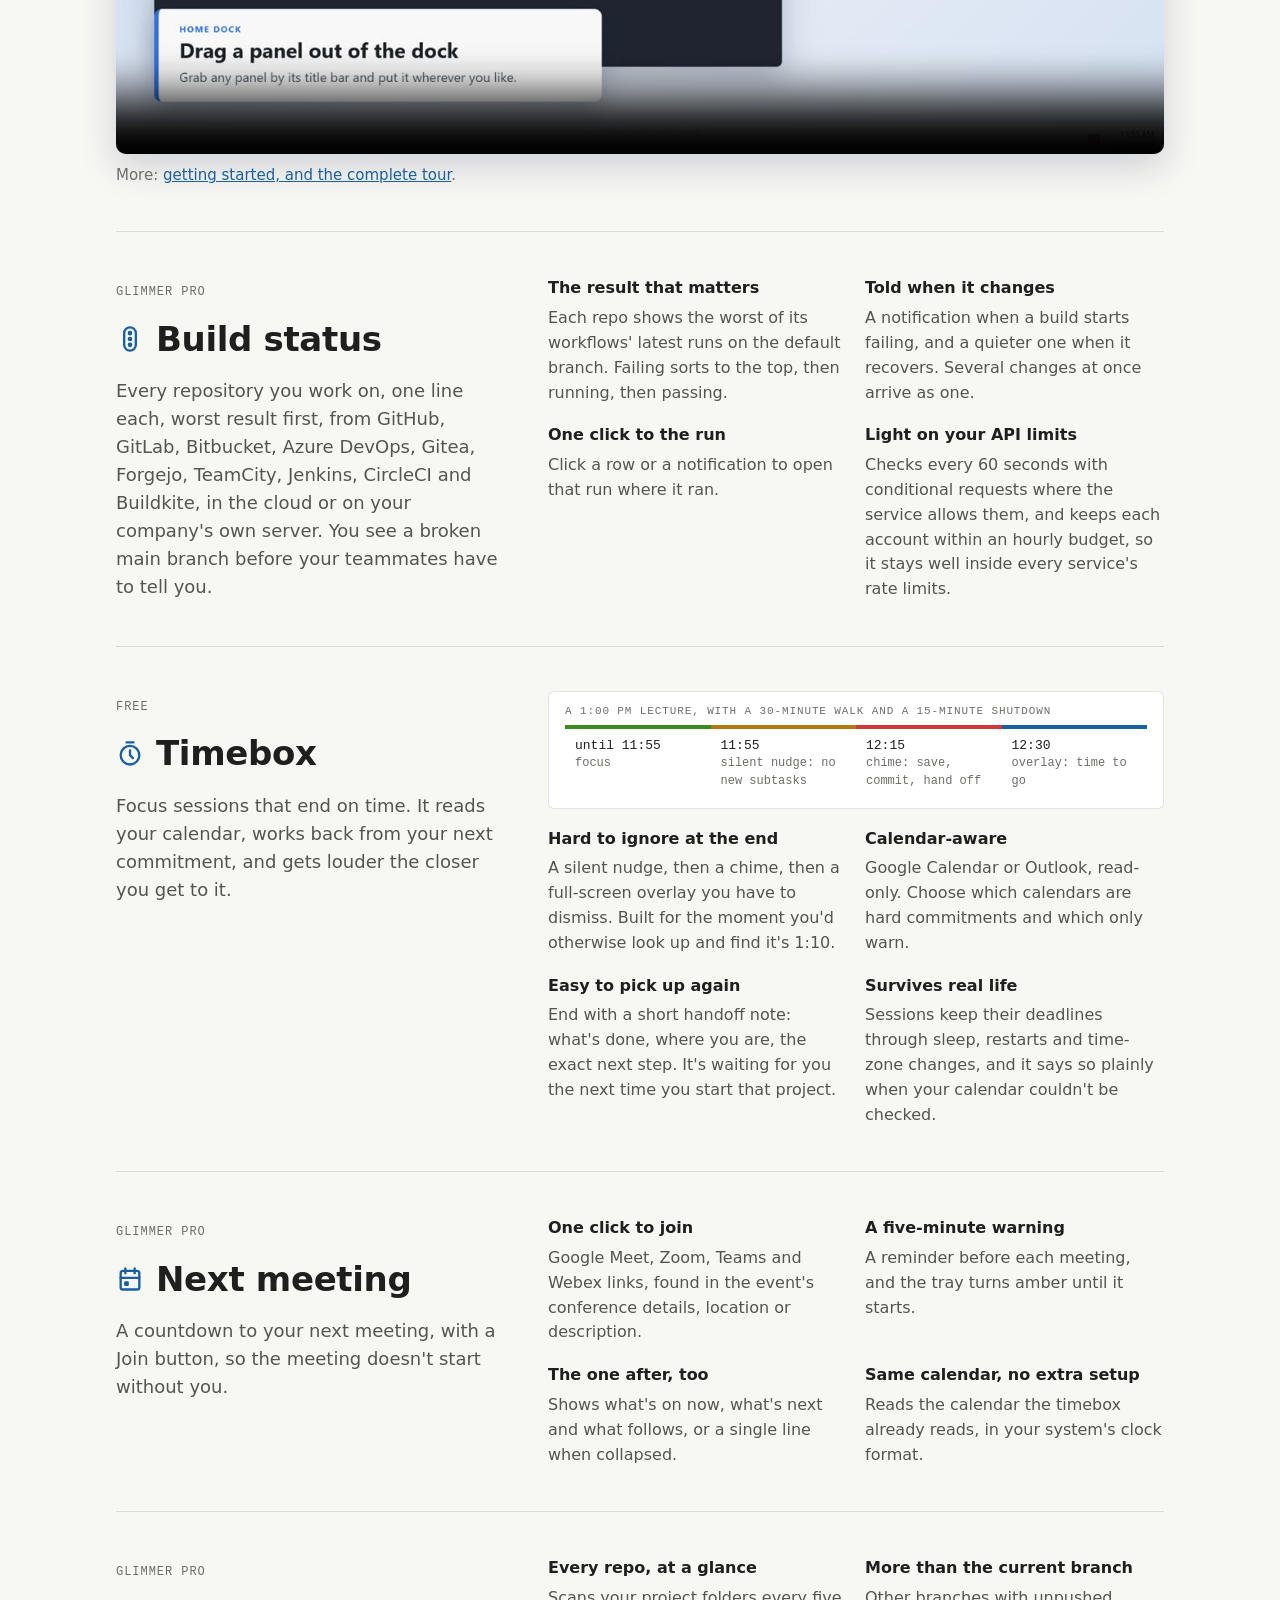
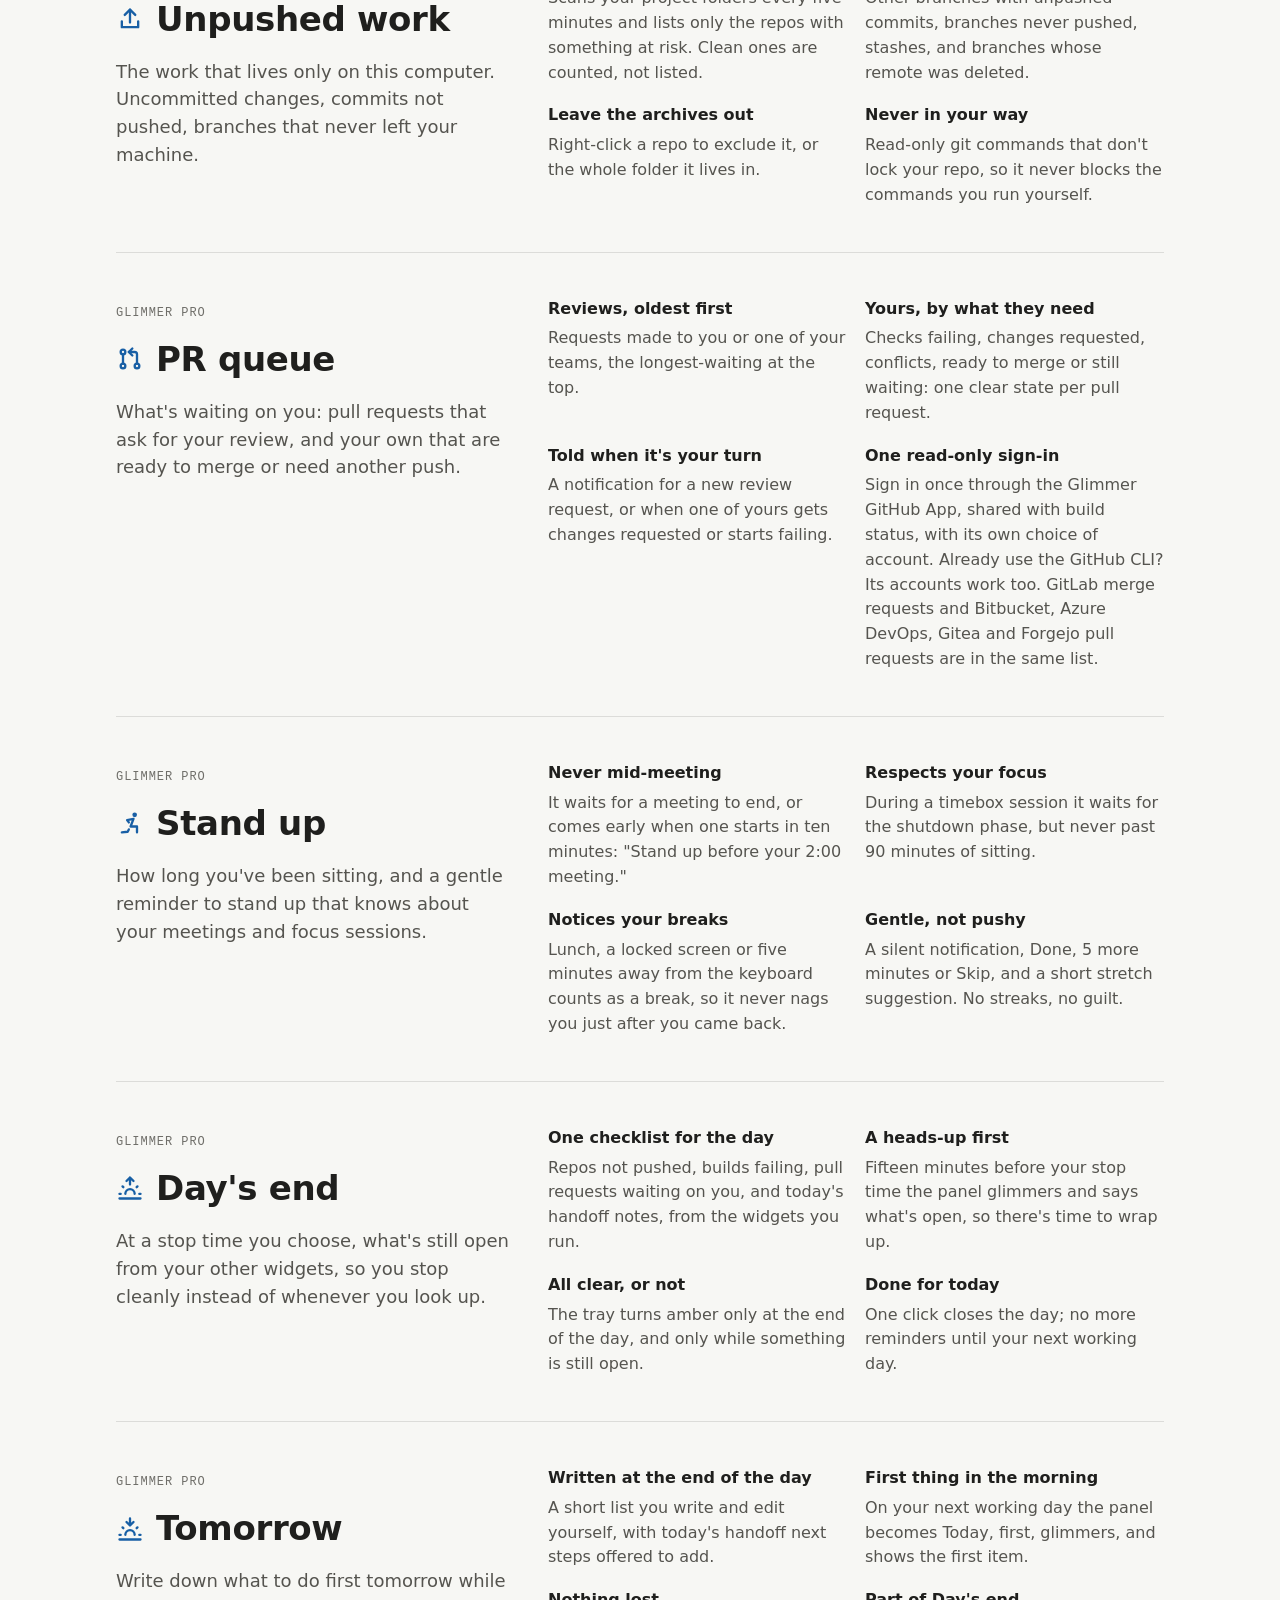
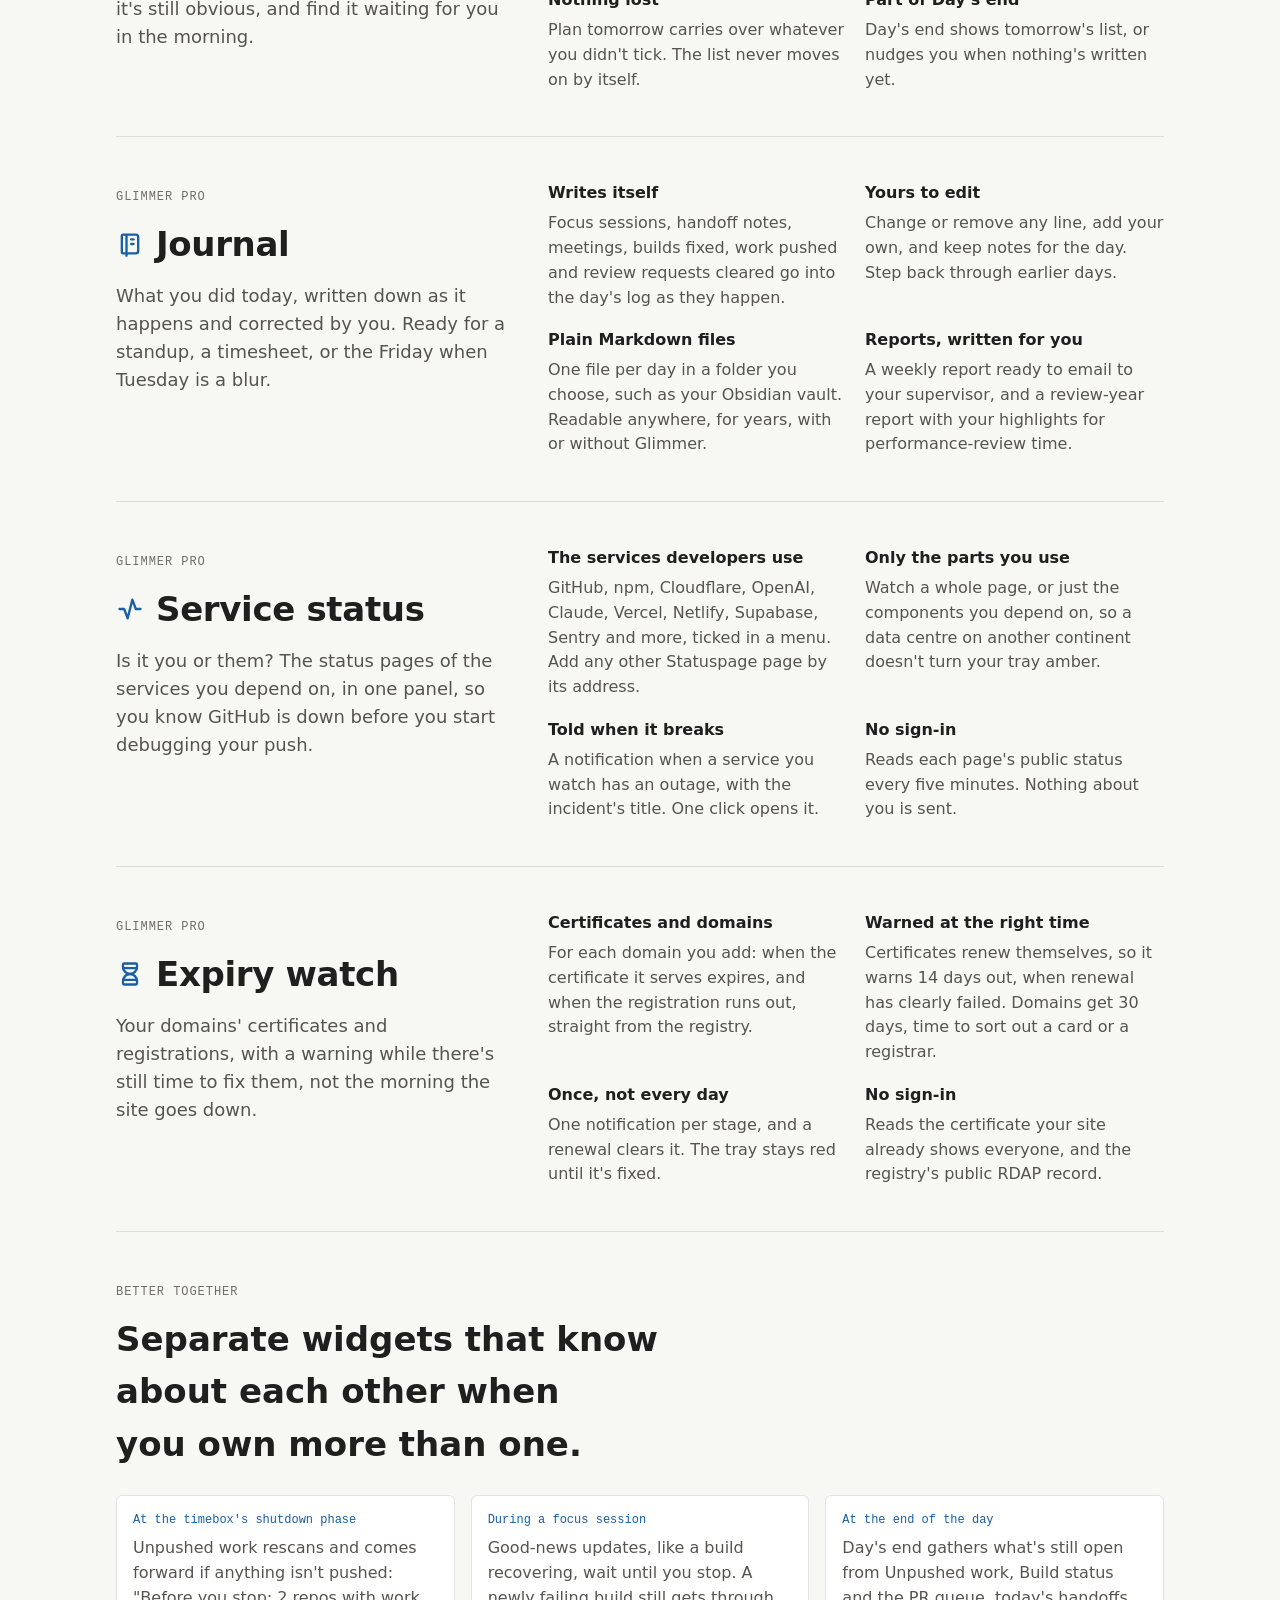
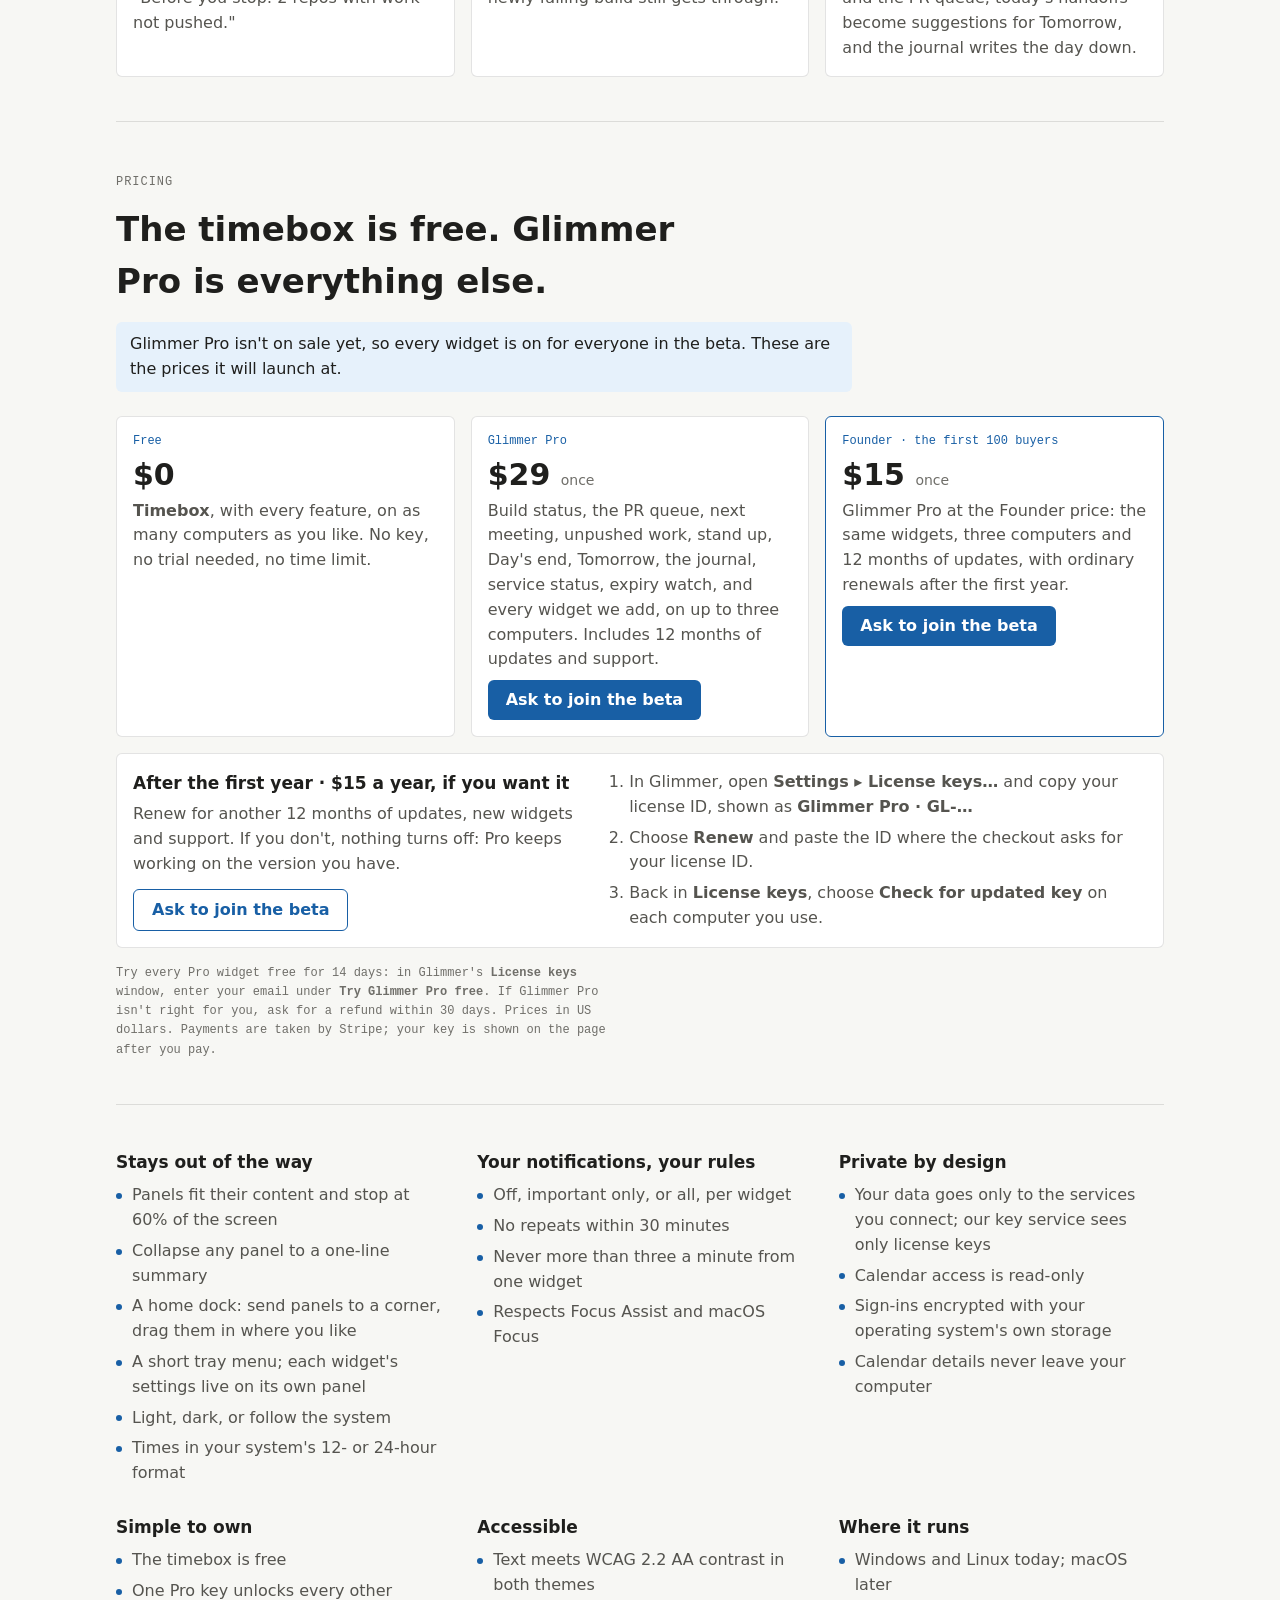
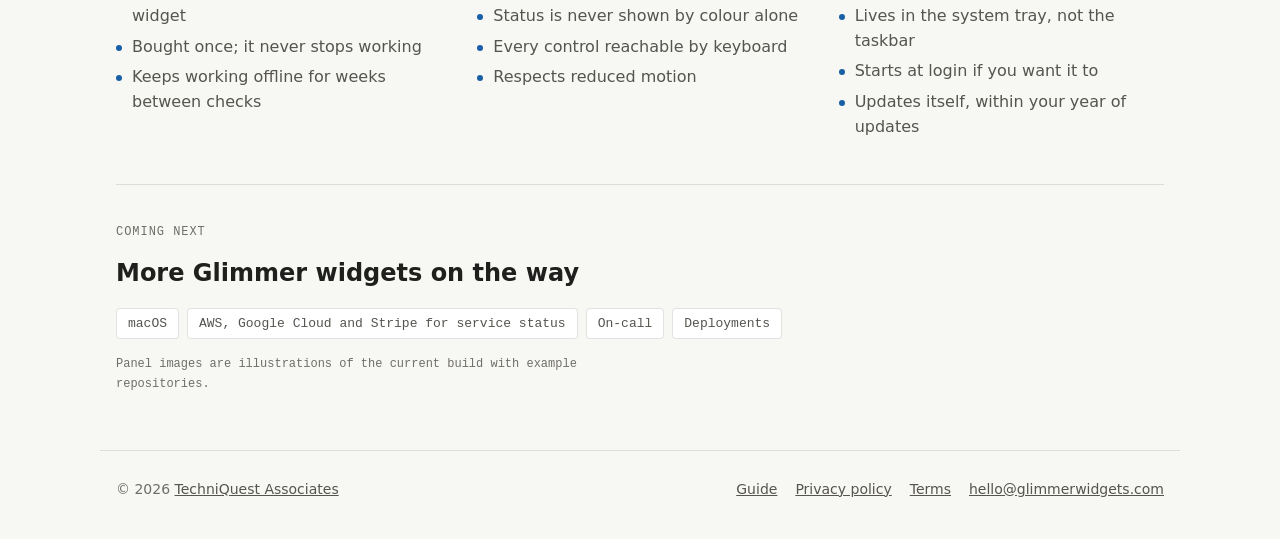
==== commit d2a911c1: "Set Glimmer Pro to $29, Founder $15, and renewal $15 a year" ====
--- a/index.html
+++ b/index.html
@@ -46,7 +46,7 @@
     <h1 id="hero-title">Know what's red, what's waiting on you, and when to <em>stop</em>.</h1>
     <p class="lede">Glimmer puts small panels at the edge of your screen for developers who lose track of time once they're deep in the work: build status, your pull request queue, a focus timer that respects your calendar, your next meeting, the git work you haven't pushed yet, a nudge to stand up, a clean end to the day, a journal of what you did, the status of the services you depend on, and when your domains and certificates run out. The timebox is free; Glimmer Pro adds everything else.</p>
     <div class="facts"><span>Windows and Linux; macOS later</span><span>No account of ours</span><span>Works offline</span></div>
-    <div class="cta"><a class="btn" href="mailto:hello@glimmerwidgets.com?subject=Glimmer%20beta">Ask to join the beta</a><a class="note" href="#watch">Watch the 4-minute tour</a><a class="note" href="#pricing">Timebox free · Glimmer Pro <span data-price="pro">$20</span></a></div>
+    <div class="cta"><a class="btn" href="mailto:hello@glimmerwidgets.com?subject=Glimmer%20beta">Ask to join the beta</a><a class="note" href="#watch">Watch the 4-minute tour</a><a class="note" href="#pricing">Timebox free · Glimmer Pro <span data-price="pro">$29</span></a></div>
   </div>
 
   <div class="desk" role="img" aria-label="Three Glimmer panels on a desktop: build status with one failing build, a timebox counting down to 12:15 PM before a 1:00 PM lecture, and unpushed work listing two repos, above a taskbar whose single tray icon is red because a build is failing.">
@@ -289,13 +289,13 @@
       </div>
       <div class="flow plan">
         <span class="when">Glimmer Pro</span>
-        <p class="price"><span data-price="pro">$20</span> <span class="per">once</span></p>
+        <p class="price"><span data-price="pro">$29</span> <span class="per">once</span></p>
         <p>Build status, the PR queue, next meeting, unpushed work, stand up, Day's end, Tomorrow, the journal, service status, expiry watch, and every widget we add, on up to three computers. Includes 12 months of updates and support.</p>
         <a class="btn" data-buy="pro" href="mailto:hello@glimmerwidgets.com?subject=Glimmer%20beta">Ask to join the beta</a>
       </div>
       <div class="flow plan founder">
         <span class="when">Founder · the first <span data-founder-limit>100</span> buyers</span>
-        <p class="price"><span data-price="founder">$10</span> <span class="per">once</span></p>
+        <p class="price"><span data-price="founder">$15</span> <span class="per">once</span></p>
         <p>Glimmer Pro at the Founder price: the same widgets, three computers and 12 months of updates, with ordinary renewals after the first year.</p>
         <p class="left" id="founder-left" role="status" hidden></p>
         <a class="btn" data-buy="founder" href="mailto:hello@glimmerwidgets.com?subject=Glimmer%20beta">Ask to join the beta</a>
@@ -303,7 +303,7 @@
     </div>
     <div class="renew" id="renew">
       <div>
-        <h3>After the first year · <span data-price="renewal">$10</span> a year, if you want it</h3>
+        <h3>After the first year · <span data-price="renewal">$15</span> a year, if you want it</h3>
         <p>Renew for another 12 months of updates, new widgets and support. If you don't, nothing turns off: Pro keeps working on the version you have.</p>
       </div>
       <ol>
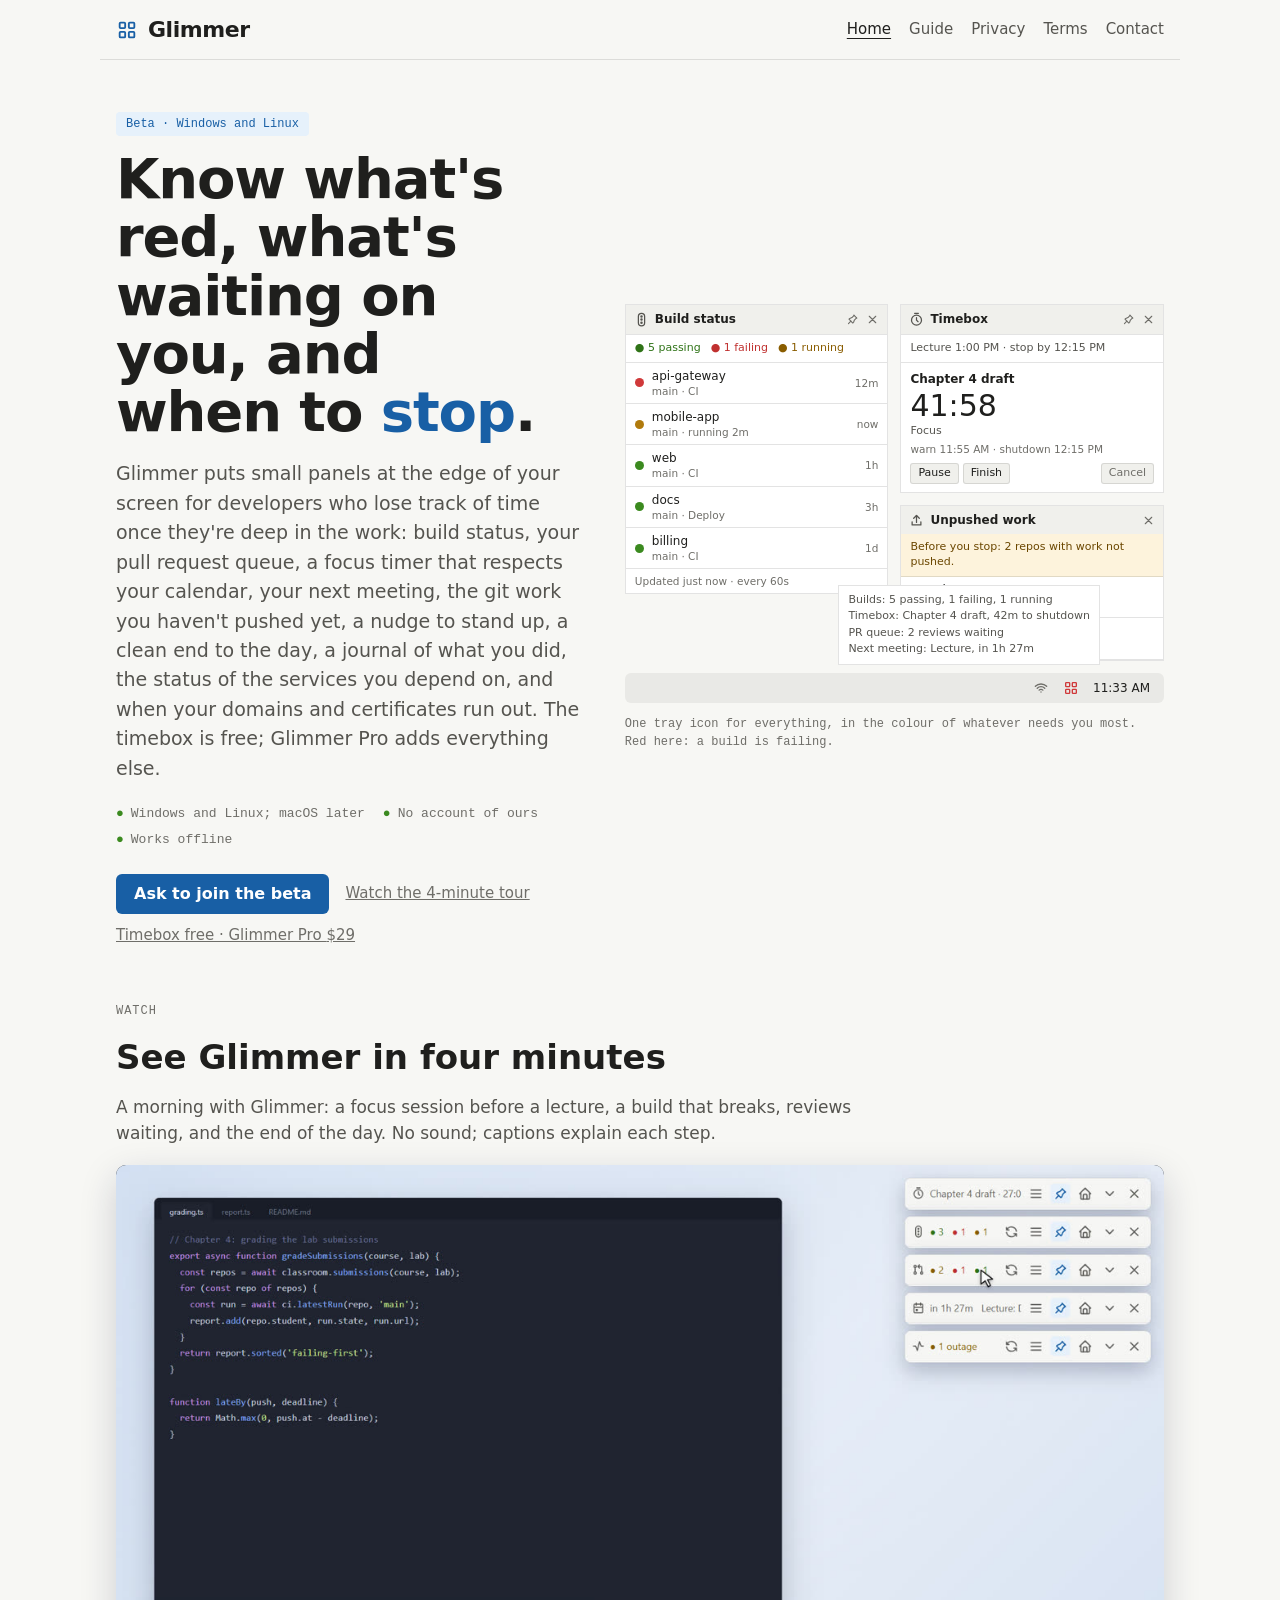
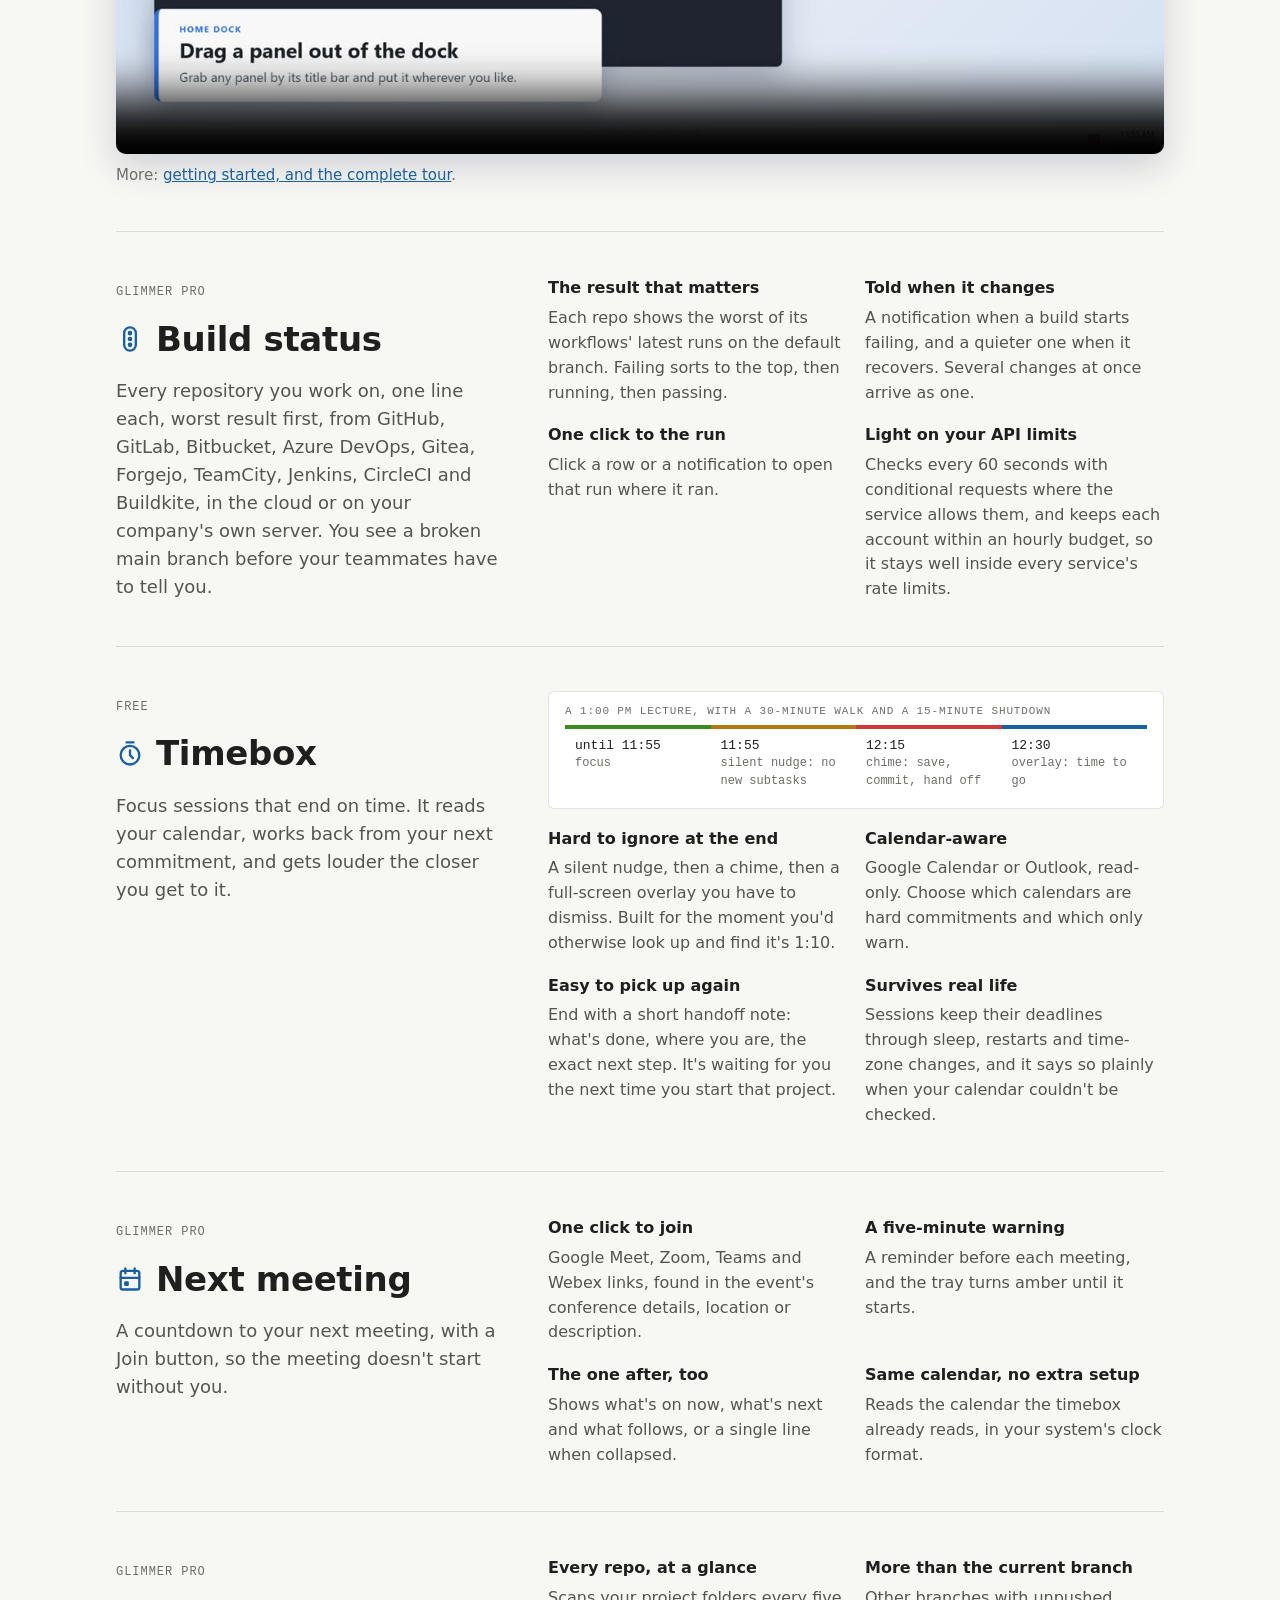
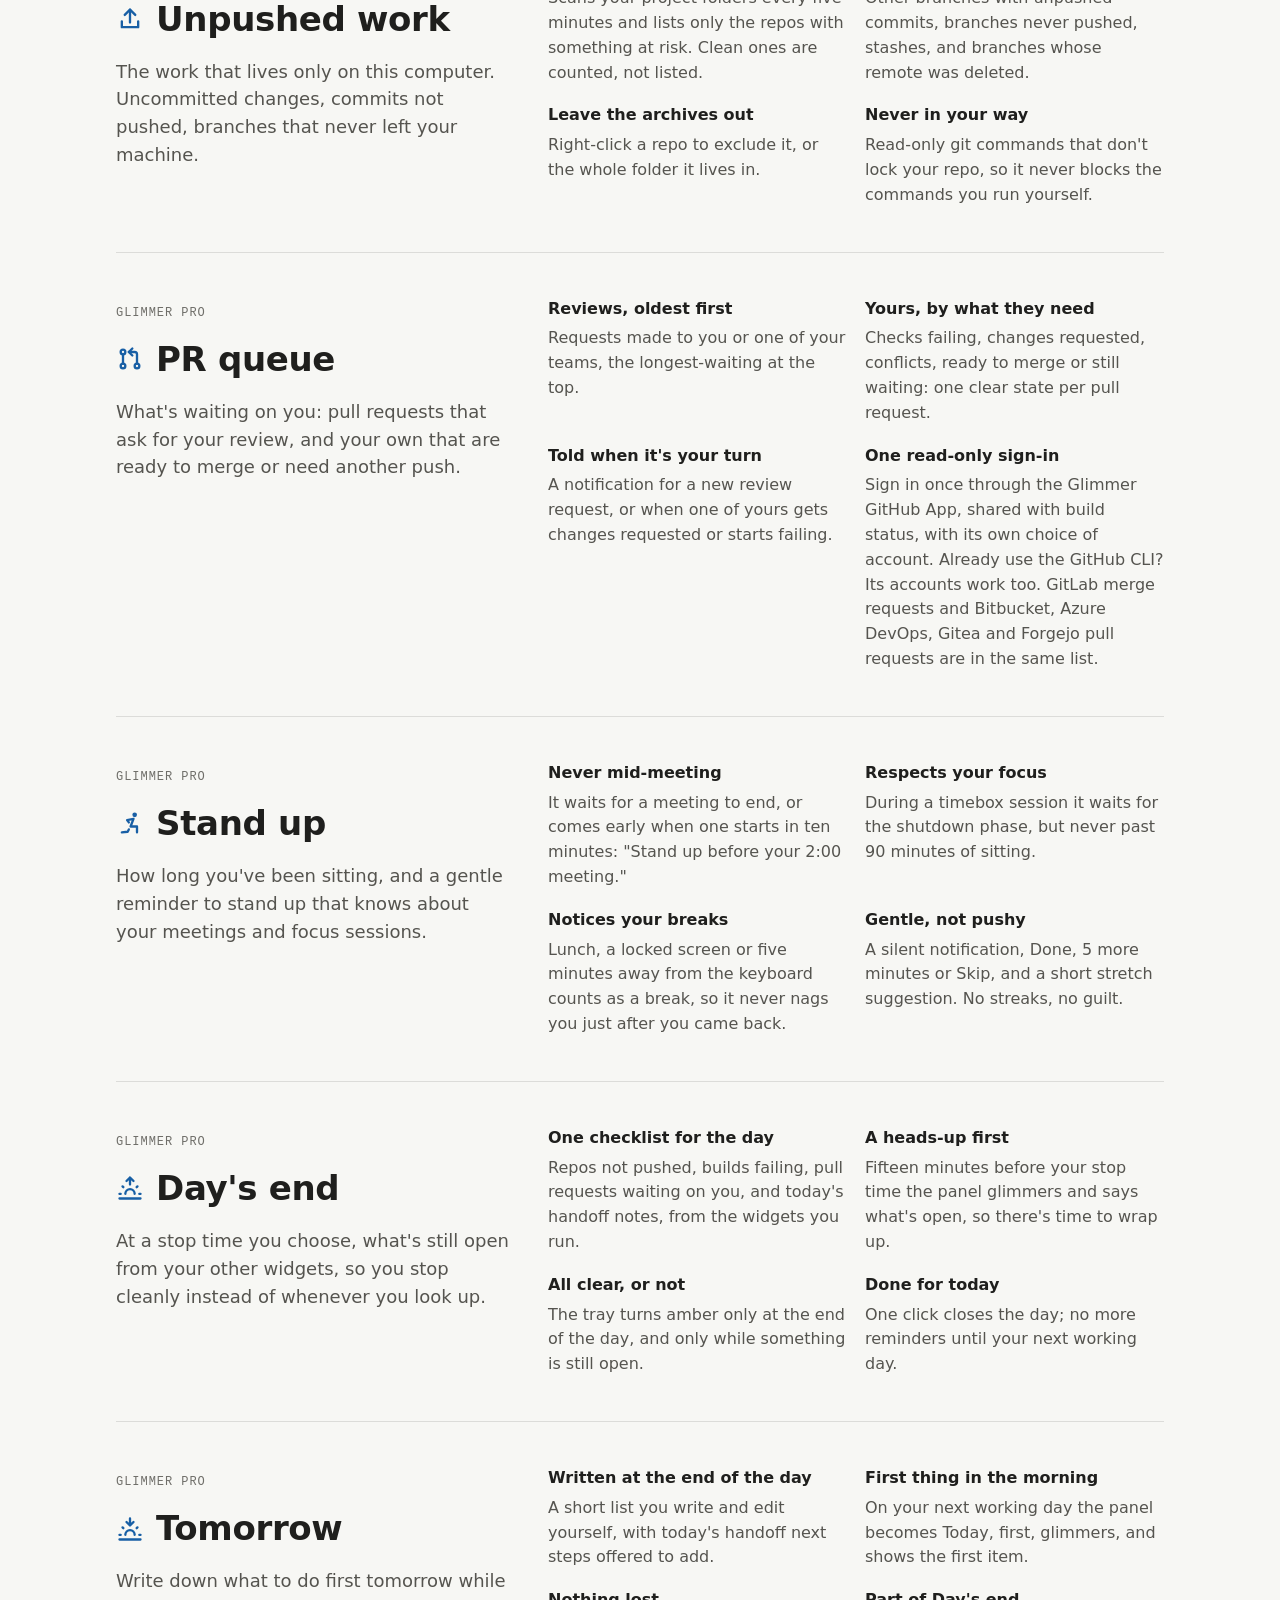
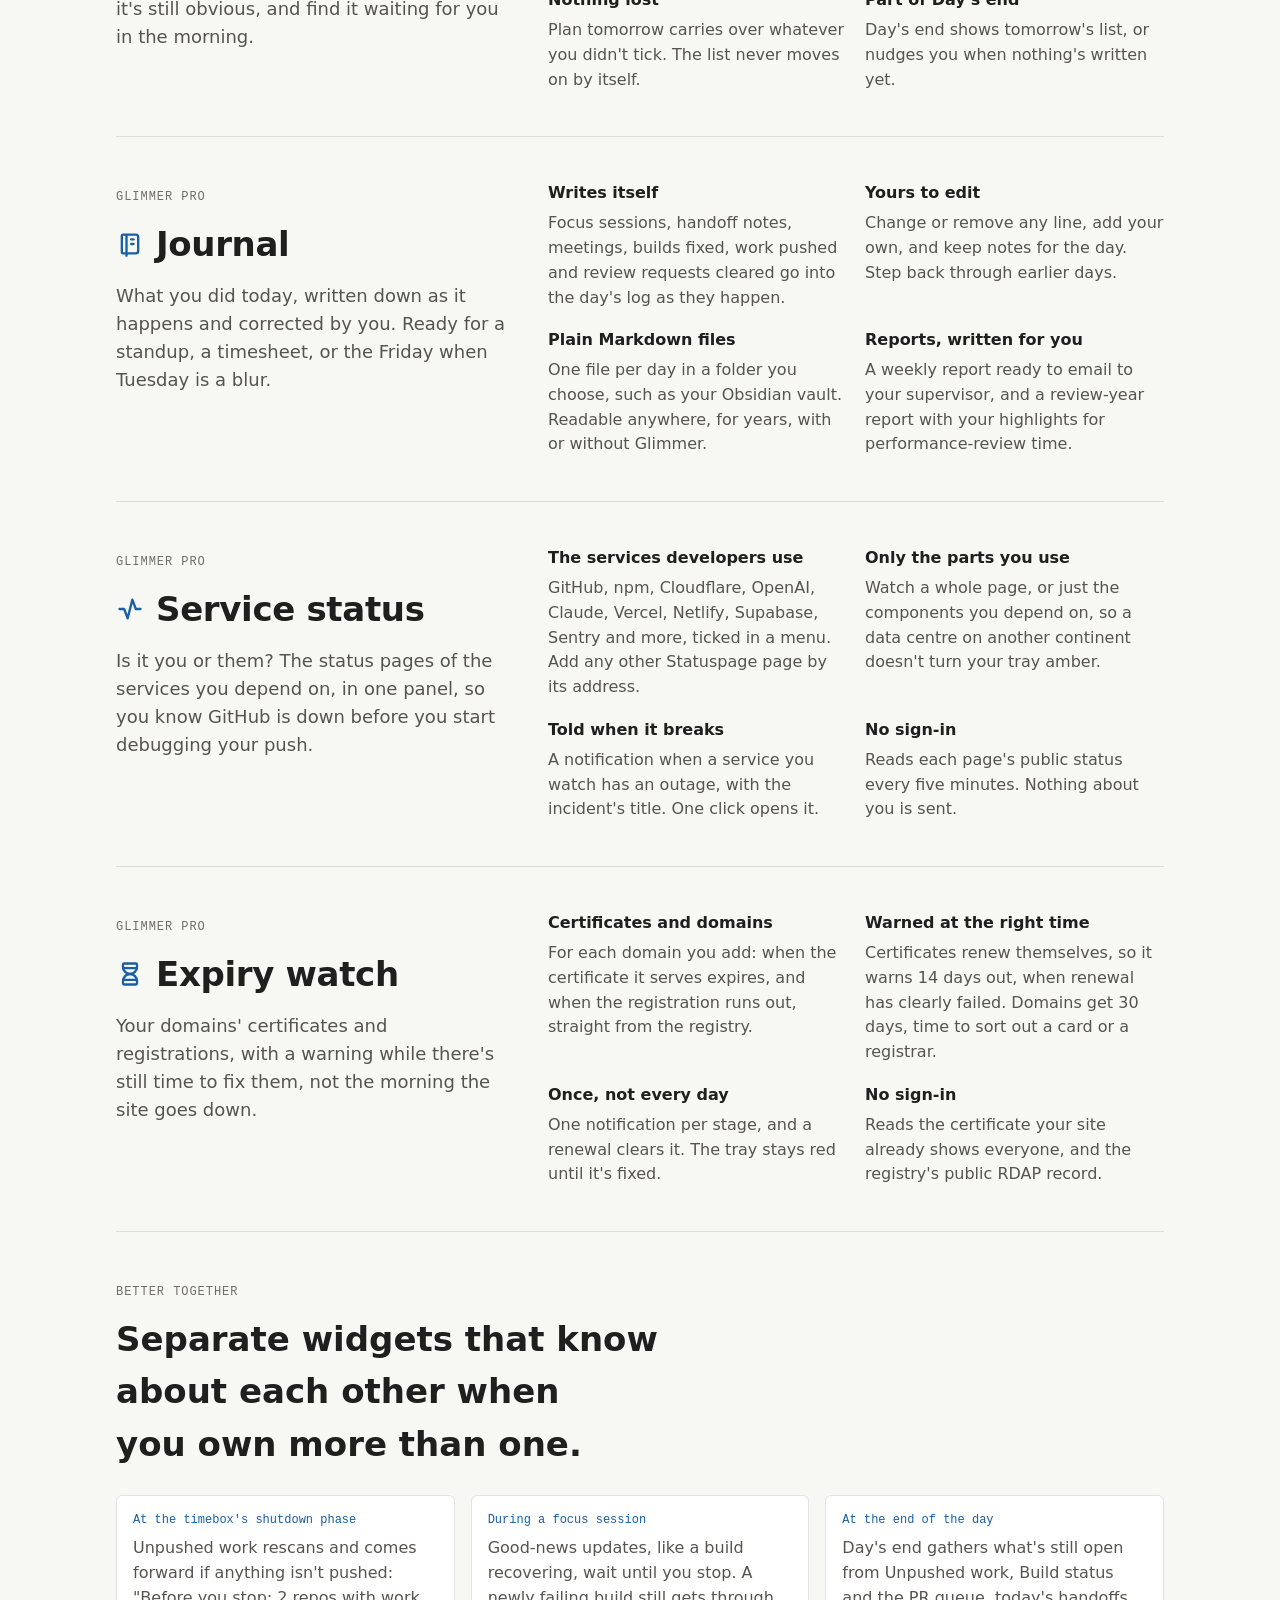
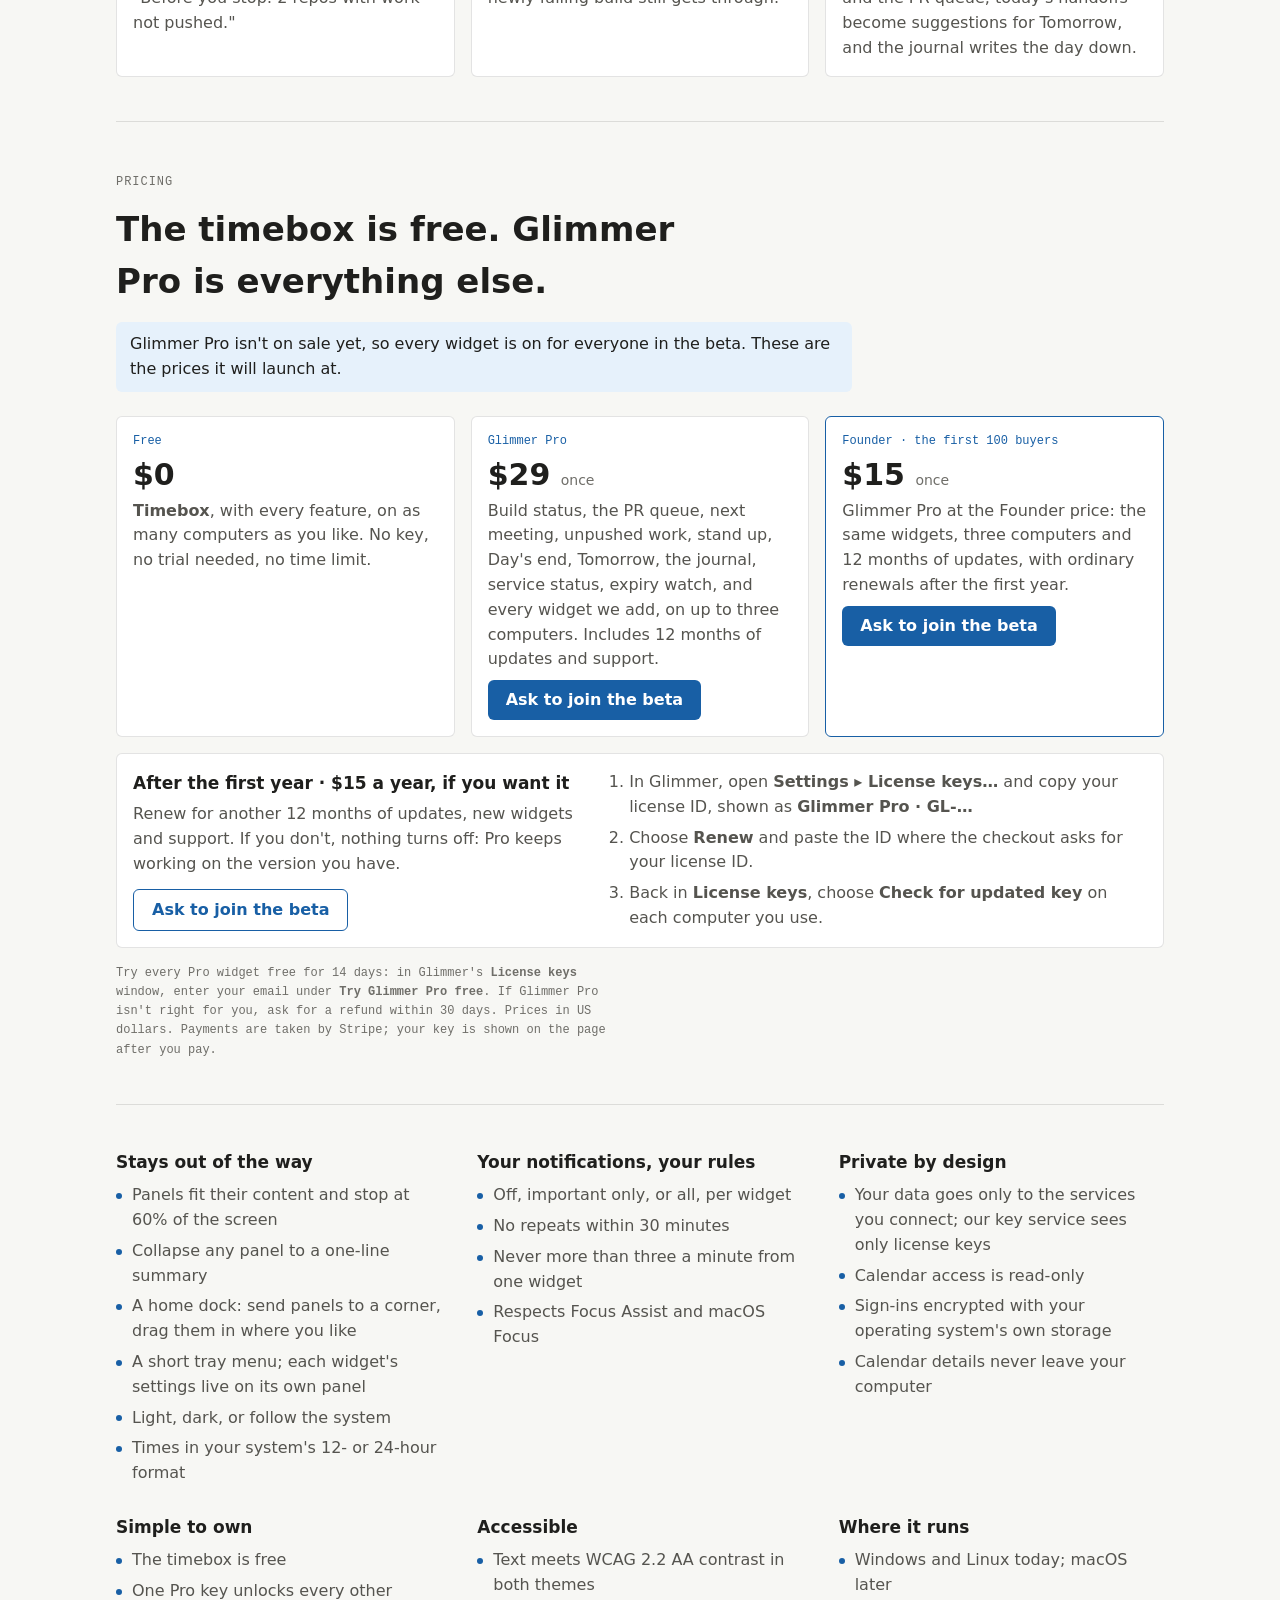
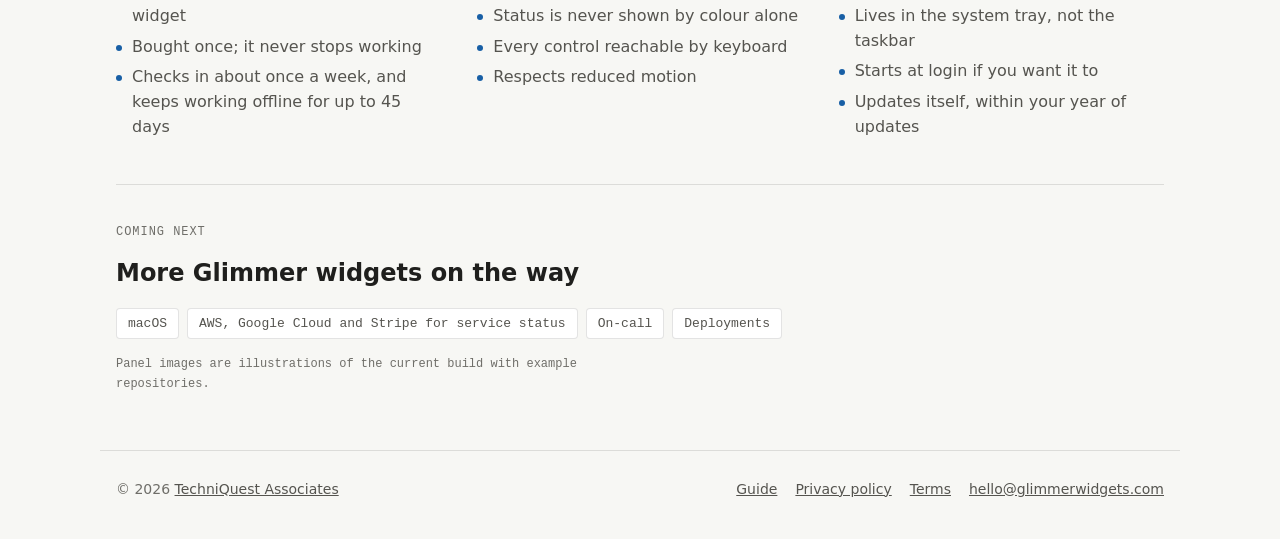
==== commit 0358391a: "Say Glimmer checks in about once a week and works offline for up to 45 days" ====
--- a/index.html
+++ b/index.html
@@ -352,7 +352,7 @@
         <li>The timebox is free</li>
         <li>One Pro key unlocks every other widget</li>
         <li>Bought once; it never stops working</li>
-        <li>Keeps working offline for weeks between checks</li>
+        <li>Checks in about once a week, and keeps working offline for up to 45 days</li>
       </ul>
     </div>
     <div>
